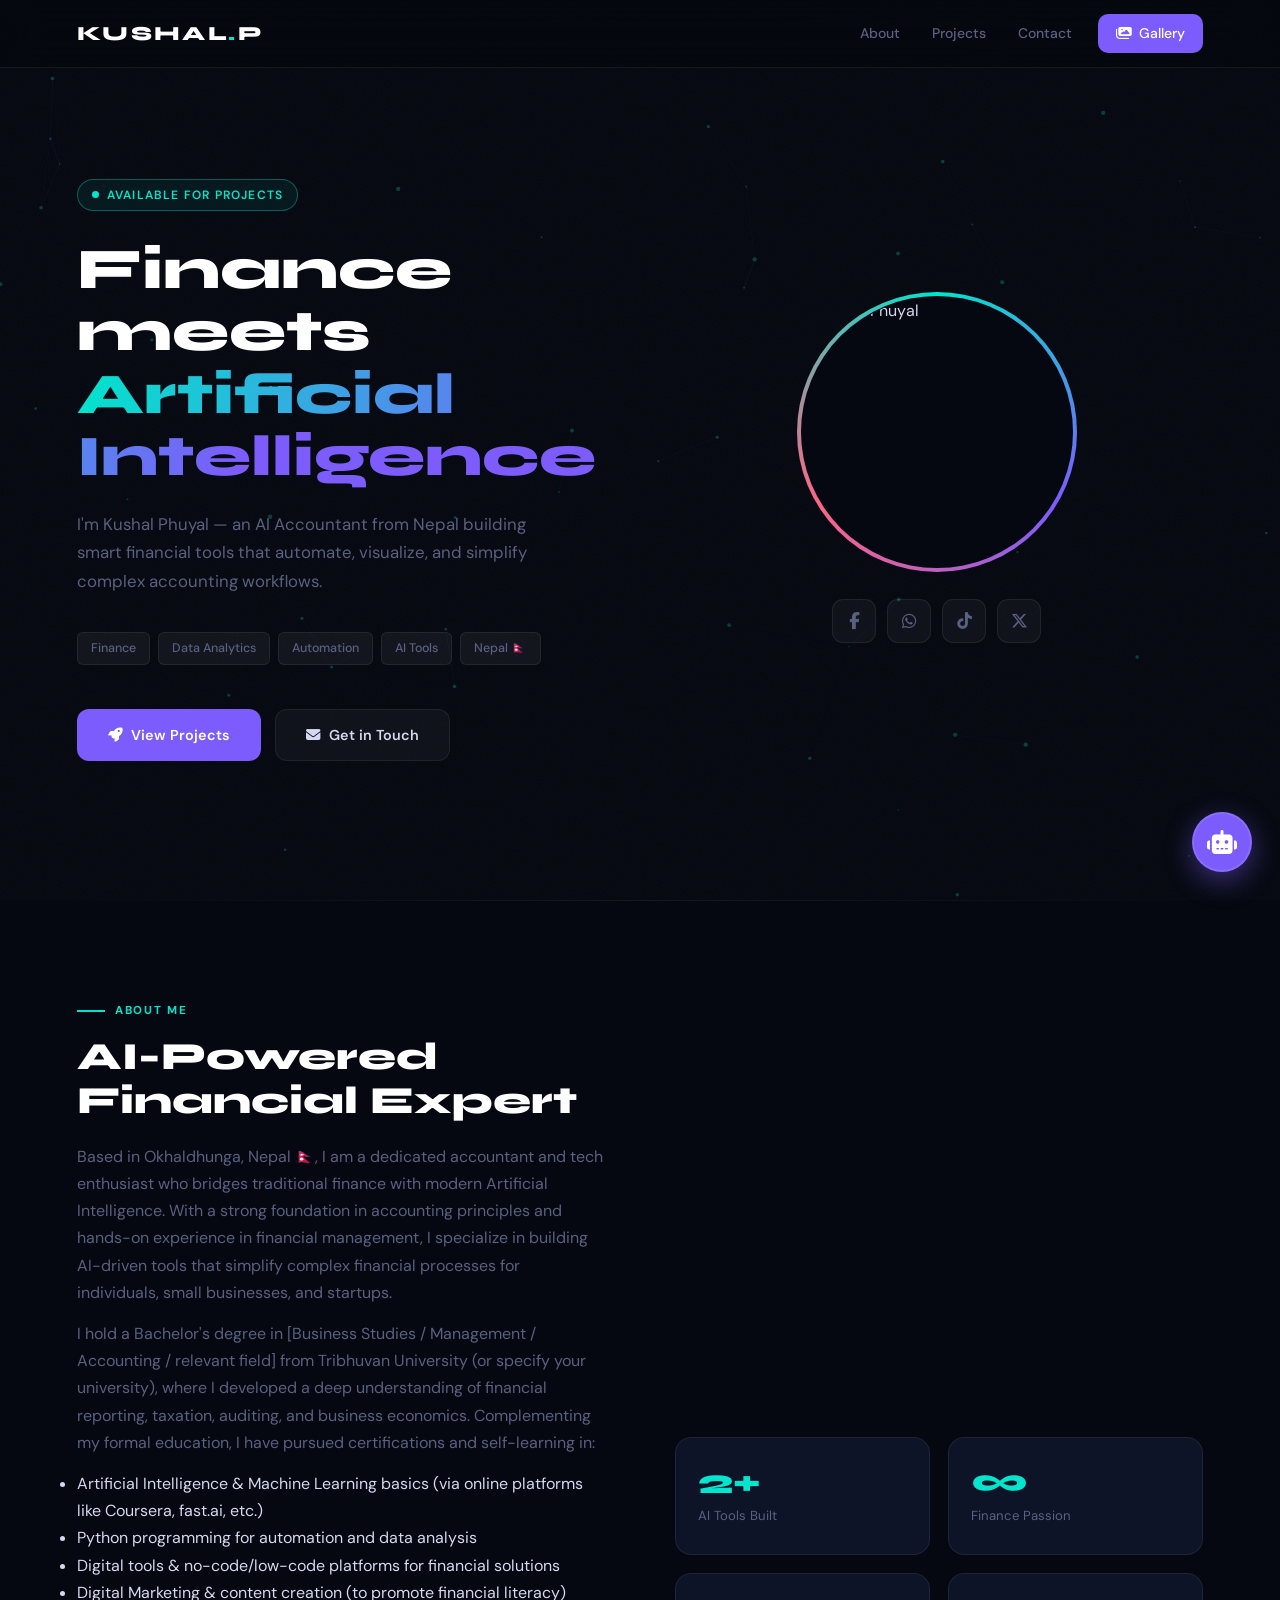
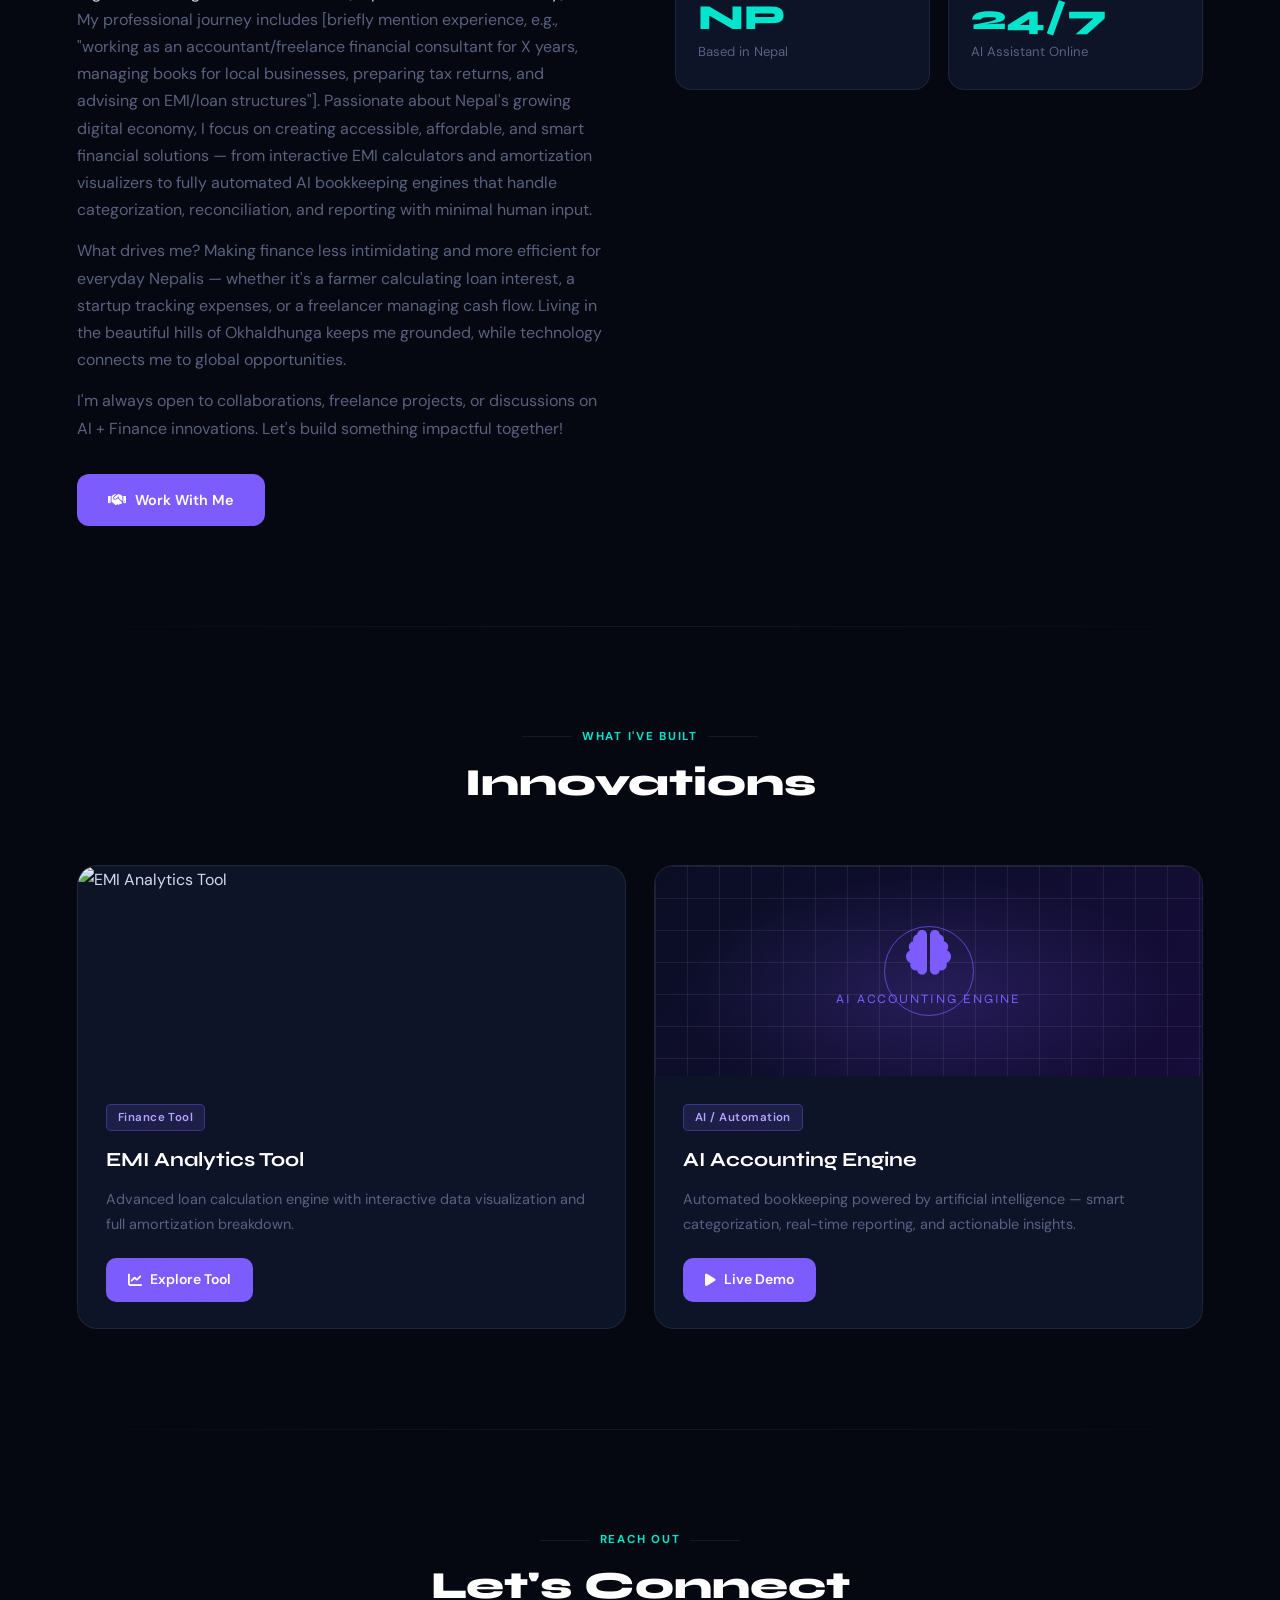
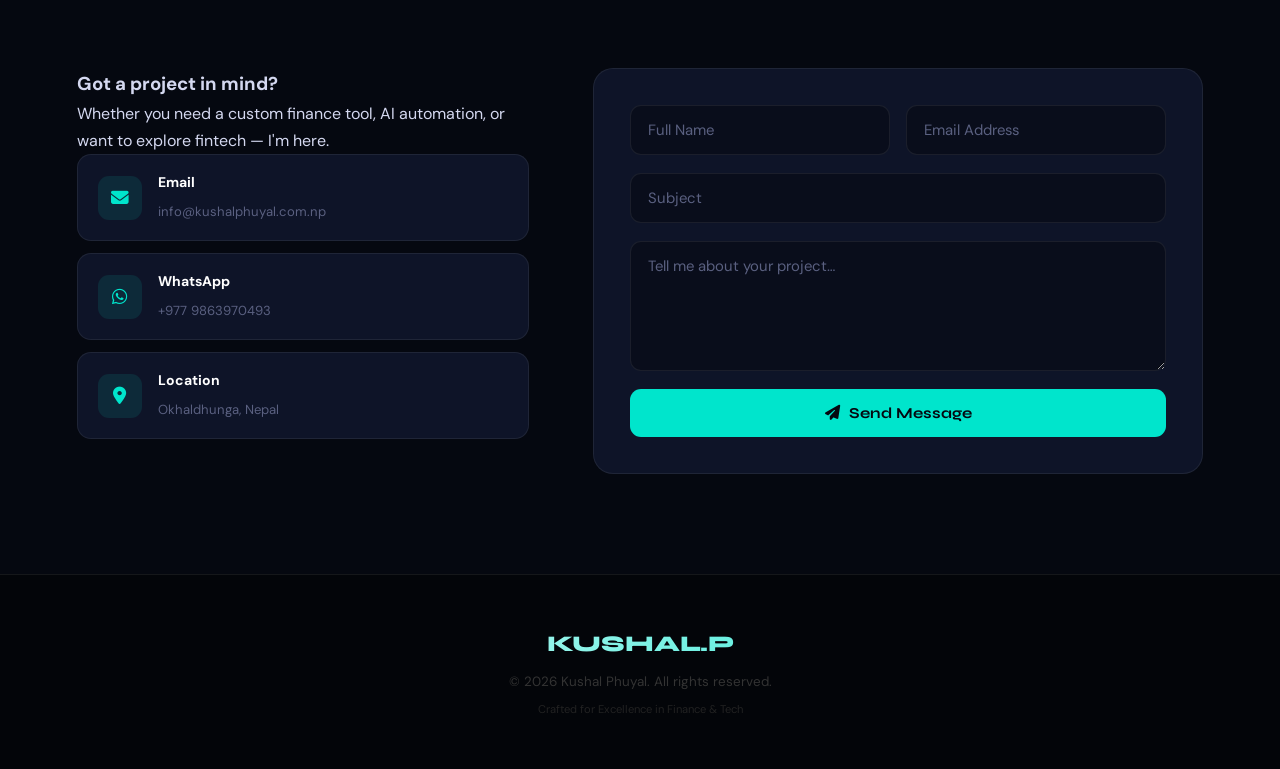
==== index.html @ 13ca8869 "Update index.html" ====
<!DOCTYPE html>
<html lang="en">
<head>
  <meta name="google-site-verification" content="WJWTJi0ERpNihBO441wbu4iw1s20_mTFMYSAICYW-OA" />
  <meta charset="UTF-8" />
  <meta name="viewport" content="width=device-width, initial-scale=1.0" />
  
  <link rel="canonical" href="https://kushalphuyal.com.np/" />
<meta name="keywords" content="Kushal Phuyal, AI Accountant, Finance Automation Nepal, Portfolio" />
<meta property="og:title" content="Kushal Phuyal | AI Accountant & Portfolio" />
<meta property="og:url" content="https://kushalphuyal.com.np/" />
<meta property="og:image" content="https://kushalphuyal.com.np/images/profile.png" />

  <title>Kushal Phuyal | AI Accountant & Portfolio</title>
  <meta name="description" content="Kushal Phuyal – AI Accountant from Okhaldhunga, Nepal. Building smart finance tools powered by AI." />
  <link href="https://fonts.googleapis.com/css2?family=Syne:wght@700;800&family=DM+Sans:ital,wght@0,300;0,400;0,500;1,300&display=swap" rel="stylesheet" />
  <link rel="stylesheet" href="https://cdnjs.cloudflare.com/ajax/libs/font-awesome/6.4.2/css/all.min.css" />
  <style>
    :root {
      --ink:#050810; --deep:#090d1f; --card:#0e1428;
      --line:rgba(255,255,255,0.07); --glass:rgba(255,255,255,0.04);
      --teal:#00e5cc; --violet:#7c5cfc; --rose:#ff6584;
      --text:#d4d8f0; --muted:#5a6080; --r:16px;
    }
    *,*::before,*::after{margin:0;padding:0;box-sizing:border-box;}
    html{scroll-behavior:smooth;}
    body{background:var(--ink);color:var(--text);font-family:'DM Sans',sans-serif;overflow-x:hidden;line-height:1.7;}
    #bg-canvas{position:fixed;inset:0;z-index:0;pointer-events:none;}
    .grain{position:fixed;inset:0;z-index:1;pointer-events:none;opacity:.035;
      background-image:url("data:image/svg+xml,%3Csvg xmlns='http://www.w3.org/2000/svg' width='300' height='300'%3E%3Cfilter id='n'%3E%3CfeTurbulence type='fractalNoise' baseFrequency='0.75' numOctaves='4' stitchTiles='stitch'/%3E%3C/filter%3E%3Crect width='300' height='300' filter='url(%23n)'/%3E%3C/svg%3E");}

    nav{position:fixed;top:0;left:0;right:0;z-index:900;display:flex;align-items:center;justify-content:space-between;padding:0 6%;height:68px;background:rgba(5,8,16,.8);backdrop-filter:blur(20px);border-bottom:1px solid var(--line);}
    .logo{font-family:'Syne',sans-serif;font-size:1.25rem;font-weight:800;letter-spacing:.12em;color:white;text-decoration:none;}
    .logo em{color:var(--teal);font-style:normal;}
    .nav-right{display:flex;align-items:center;gap:4px;}
    .nav-right a{color:var(--muted);text-decoration:none;padding:8px 14px;border-radius:8px;font-size:.875rem;font-weight:500;transition:color .25s,background .25s;}
    .nav-right a:hover{color:white;background:var(--glass);}
    .nav-gallery{display:flex!important;align-items:center;gap:7px;background:var(--violet)!important;color:white!important;padding:8px 18px!important;border-radius:10px!important;margin-left:8px;}
    .nav-gallery:hover{background:var(--teal)!important;color:var(--ink)!important;}

    .hamburger{display:none;font-size:1.6rem;color:white;cursor:pointer;padding:8px;}
    .mobile-menu{position:fixed;top:68px;left:0;right:0;background:var(--deep);display:none;flex-direction:column;padding:20px 6%;gap:12px;z-index:800;border-top:1px solid var(--line);}
    .mobile-menu a{color:var(--text);padding:12px 0;font-size:1.05rem;}

    .hero{min-height:100vh;display:grid;grid-template-columns:1fr 1fr;align-items:center;padding:100px 6% 60px;position:relative;z-index:2;gap:60px;}
    .reveal{opacity:0;transform:translateY(28px);transition:opacity .65s ease,transform .65s ease;}
    .reveal.on{opacity:1;transform:none;}
    .badge{display:inline-flex;align-items:center;gap:8px;border:1px solid rgba(0,229,204,.35);background:rgba(0,229,204,.07);color:var(--teal);padding:5px 14px;border-radius:50px;font-size:.75rem;font-weight:600;letter-spacing:.1em;text-transform:uppercase;margin-bottom:28px;}
    .badge-dot{width:7px;height:7px;border-radius:50%;background:var(--teal);animation:blink 2s infinite;}
    @keyframes blink{0%,100%{opacity:1}50%{opacity:.2}}
    .hero-title{font-family:'Syne',sans-serif;font-size:clamp(2.4rem,4.5vw,3.8rem);font-weight:800;line-height:1.08;color:white;margin-bottom:22px;}
    .hero-title .grad{background:linear-gradient(100deg,var(--teal) 0%,var(--violet) 60%);-webkit-background-clip:text;-webkit-text-fill-color:transparent;}
    .hero-sub{color:var(--muted);font-size:1.05rem;max-width:460px;margin-bottom:36px;}
    .chip-row{display:flex;flex-wrap:wrap;gap:8px;margin-bottom:44px;}
    .chip{padding:5px 13px;border-radius:6px;background:rgba(255,255,255,.05);border:1px solid var(--line);font-size:.78rem;color:var(--muted);font-weight:500;}
    .cta-row{display:flex;gap:14px;flex-wrap:wrap;}
    .btn{display:inline-flex;align-items:center;gap:9px;padding:13px 30px;border-radius:12px;font-weight:600;font-size:.9rem;text-decoration:none;transition:all .28s;}
    .btn-fill{background:var(--violet);color:white;border:1px solid transparent;}
    .btn-fill:hover{background:var(--teal);color:var(--ink);transform:translateY(-3px);box-shadow:0 8px 28px rgba(0,229,204,.28);}
    .btn-ghost{border:1px solid var(--line);color:var(--text);background:var(--glass);}
    .btn-ghost:hover{border-color:var(--teal);color:var(--teal);transform:translateY(-3px);}
    .hero-right{display:flex;flex-direction:column;align-items:center;gap:32px;}
    .profile-wrap{position:relative;width:270px;height:270px;}
    .profile-wrap::before{content:'';position:absolute;inset:-5px;border-radius:50%;background:conic-gradient(var(--teal),var(--violet),var(--rose),var(--teal));animation:spin 7s linear infinite;}
    .profile-wrap::after{content:'';position:absolute;inset:-1px;border-radius:50%;background:var(--ink);}
    @keyframes spin{to{transform:rotate(360deg);}}
    .profile-wrap img{position:relative;z-index:1;width:100%;height:100%;border-radius:50%;object-fit:cover;display:block;}
    .socials{display:flex;gap:11px;}
    .socials a{width:44px;height:44px;border-radius:11px;display:flex;align-items:center;justify-content:center;border:1px solid var(--line);background:var(--glass);color:var(--muted);font-size:1.05rem;text-decoration:none;transition:all .25s;}
    .socials a:hover{background:var(--violet);color:white;border-color:var(--violet);transform:translateY(-4px);}

    .hr{width:100%;height:1px;background:linear-gradient(to right,transparent,var(--line),transparent);position:relative;z-index:2;}

    #about{padding:100px 6%;display:grid;grid-template-columns:1fr 1fr;gap:70px;align-items:center;position:relative;z-index:2;}
    .eyebrow{font-size:.72rem;font-weight:700;letter-spacing:.15em;text-transform:uppercase;color:var(--teal);display:flex;align-items:center;gap:10px;margin-bottom:14px;}
    .eyebrow::before{content:'';width:28px;height:2px;background:var(--teal);}
    .section-h{font-family:'Syne',sans-serif;font-size:clamp(1.9rem,3vw,2.6rem);font-weight:800;color:white;line-height:1.15;margin-bottom:20px;}
    .about-p{color:var(--muted);margin-bottom:14px;}
    .stat-grid{display:grid;grid-template-columns:1fr 1fr;gap:18px;}
    .stat-box{background:var(--card);border:1px solid var(--line);border-radius:var(--r);padding:26px 22px;transition:border-color .3s,transform .3s;}
    .stat-box:hover{border-color:var(--teal);transform:translateY(-5px);}
    .stat-num{font-family:'Syne',sans-serif;font-size:2.2rem;font-weight:800;color:var(--teal);line-height:1;margin-bottom:6px;}
    .stat-lbl{font-size:.82rem;color:var(--muted);}

    #projects{padding:100px 6%;position:relative;z-index:2;}
    .sec-center{text-align:center;margin-bottom:60px;}
    .sec-center .eyebrow{justify-content:center;}
    .sec-center .eyebrow::before,.sec-center .eyebrow::after{content:'';flex:1;max-width:50px;height:1px;background:var(--line);}
    .proj-grid{display:grid;grid-template-columns:repeat(auto-fit,minmax(320px,1fr));gap:28px;}
    .proj-card{background:var(--card);border:1px solid var(--line);border-radius:20px;overflow:hidden;transition:transform .35s,border-color .35s,box-shadow .35s;}
    .proj-card:hover{transform:translateY(-10px);border-color:rgba(0,229,204,.4);box-shadow:0 24px 64px rgba(0,229,204,.07);}
    .proj-thumb{width:100%;height:210px;overflow:hidden;}
    .proj-thumb img{width:100%;height:100%;object-fit:cover;transition:transform .45s;display:block;}
    .proj-card:hover .proj-thumb img{transform:scale(1.06);}
    .proj-thumb-ai{width:100%;height:210px;background:linear-gradient(135deg,#0a0e24,#160d3a);display:flex;flex-direction:column;align-items:center;justify-content:center;gap:14px;position:relative;overflow:hidden;}
    .proj-thumb-ai::before{content:'';position:absolute;inset:0;background:radial-gradient(ellipse at 50% 60%,rgba(124,92,252,.2) 0%,transparent 65%);}
    .proj-thumb-ai::after{content:'';position:absolute;inset:0;background-image:linear-gradient(var(--line) 1px,transparent 1px),linear-gradient(90deg,var(--line) 1px,transparent 1px);background-size:32px 32px;animation:gridmove 8s linear infinite;}
    @keyframes gridmove{to{background-position:0 32px;}}
    .ai-icon{font-size:2.8rem;color:var(--violet);position:relative;z-index:1;}
    .ai-label{font-family:'Syne',sans-serif;font-size:.8rem;letter-spacing:.15em;color:var(--violet);text-transform:uppercase;position:relative;z-index:1;}
    .ai-pulse{position:absolute;width:90px;height:90px;border-radius:50%;border:1px solid rgba(124,92,252,.4);animation:aipulse 2.5s ease-out infinite;z-index:1;}
    .ai-pulse:nth-child(2){animation-delay:1.2s;}
    @keyframes aipulse{0%{transform:scale(.8);opacity:.9}100%{transform:scale(2.2);opacity:0}}
    .proj-body{padding:26px 28px;}
    .proj-tag{display:inline-block;padding:3px 11px;background:rgba(124,92,252,.15);border:1px solid rgba(124,92,252,.35);border-radius:5px;font-size:.72rem;color:#b5a4ff;font-weight:600;margin-bottom:12px;letter-spacing:.04em;}
    .proj-body h3{font-family:'Syne',sans-serif;font-weight:700;font-size:1.25rem;color:white;margin-bottom:10px;}
    .proj-body p{color:var(--muted);font-size:.9rem;margin-bottom:22px;}
    .btn-proj{display:inline-flex;align-items:center;gap:8px;padding:10px 22px;background:var(--violet);color:white;border-radius:10px;font-weight:600;font-size:.875rem;text-decoration:none;transition:all .28s;}
    .btn-proj:hover{background:var(--teal);color:var(--ink);transform:translateX(4px);}

    #contact{padding:100px 6%;position:relative;z-index:2;}
    .contact-wrap{display:grid;grid-template-columns:1fr 1.35fr;gap:64px;align-items:start;}
    .contact-left h3{font-family:'Syne',sans-serif;font-size:1.9rem;font-weight:800;color:white;margin-bottom:14px;}
    .contact-left>p{color:var(--muted);margin-bottom:38px;max-width:340px;}
    .ci{display:flex;align-items:center;gap:16px;padding:16px 20px;background:var(--card);border:1px solid var(--line);border-radius:14px;margin-bottom:12px;text-decoration:none;transition:border-color .25s,transform .25s;}
    .ci:hover{border-color:var(--teal);transform:translateX(6px);}
    .ci-icon{width:44px;height:44px;border-radius:11px;flex-shrink:0;background:rgba(0,229,204,.1);color:var(--teal);display:flex;align-items:center;justify-content:center;font-size:1.1rem;}
    .ci-text strong{display:block;color:white;font-size:.875rem;margin-bottom:2px;}
    .ci-text span{color:var(--muted);font-size:.82rem;}
    form.cform{background:var(--card);border:1px solid var(--line);border-radius:20px;padding:36px;display:flex;flex-direction:column;gap:18px;}
    .form-row{display:grid;grid-template-columns:1fr 1fr;gap:16px;}
    .cform input,.cform textarea{width:100%;padding:14px 17px;background:rgba(0,0,0,.3);border:1px solid var(--line);border-radius:11px;color:white;outline:none;font-family:'DM Sans',sans-serif;font-size:.93rem;transition:border-color .25s;}
    .cform input::placeholder,.cform textarea::placeholder{color:var(--muted);}
    .cform input:focus,.cform textarea:focus{border-color:var(--teal);}
    .cform textarea{resize:vertical;min-height:130px;}
    .cform button{padding:15px;background:var(--teal);color:var(--ink);border:none;border-radius:11px;font-weight:700;font-family:'Syne',sans-serif;font-size:.95rem;cursor:pointer;transition:all .28s;display:flex;align-items:center;justify-content:center;gap:9px;}
    .cform button:hover{transform:translateY(-3px);box-shadow:0 10px 30px rgba(0,229,204,.3);}

    #chat-toggle{position:fixed;right:28px;bottom:28px;z-index:2000;width:60px;height:60px;border-radius:50%;background:var(--violet);color:white;display:flex;align-items:center;justify-content:center;font-size:24px;cursor:pointer;box-shadow:0 8px 28px rgba(124,92,252,.45);border:2px solid rgba(255,255,255,.1);transition:transform .28s,background .28s;}
    #chat-toggle:hover{transform:scale(1.12) rotate(12deg);background:var(--teal);color:var(--ink);}
    #chatbox{position:fixed;right:28px;bottom:104px;z-index:2000;width:355px;height:480px;background:#0b0f26;border-radius:22px;display:none;flex-direction:column;border:1px solid rgba(255,255,255,.1);box-shadow:0 28px 80px rgba(0,0,0,.7);overflow:hidden;}
    .chat-head{padding:18px 20px;background:linear-gradient(135deg,var(--violet),#6040d4);display:flex;align-items:center;justify-content:space-between;}
    .chat-head-l{display:flex;align-items:center;gap:12px;}
    .chat-av{width:38px;height:38px;border-radius:50%;background:rgba(255,255,255,.18);display:flex;align-items:center;justify-content:center;font-size:1.1rem;color:white;}
    .chat-name{color:white;font-weight:600;font-size:.9rem;}
    .chat-status{color:rgba(255,255,255,.65);font-size:.72rem;display:flex;align-items:center;gap:5px;}
    .s-dot{width:7px;height:7px;border-radius:50%;background:#55efc4;animation:blink 2s infinite;}
    .chat-x{color:rgba(255,255,255,.65);cursor:pointer;transition:color .2s;}
    .chat-x:hover{color:white;}
    #messages{flex:1;padding:16px;overflow-y:auto;display:flex;flex-direction:column;gap:10px;}
    #messages::-webkit-scrollbar{width:3px;}
    #messages::-webkit-scrollbar-thumb{background:rgba(255,255,255,.1);}
    .msg{padding:10px 15px;border-radius:16px;font-size:.86rem;max-width:86%;line-height:1.45;}
    .user-msg{background:var(--violet);align-self:flex-end;border-bottom-right-radius:3px;}
    .bot-msg{background:rgba(255,255,255,.07);border:1px solid var(--line);align-self:flex-start;border-bottom-left-radius:3px;}
    .chat-inp{display:flex;gap:9px;padding:13px 15px;background:rgba(0,0,0,.3);border-top:1px solid var(--line);align-items:center;}
    #cinput{flex:1;background:rgba(255,255,255,.06);border:1px solid var(--line);border-radius:20px;color:white;padding:9px 14px;outline:none;font-family:'DM Sans',sans-serif;font-size:.85rem;transition:border-color .25s;}
    #cinput:focus{border-color:var(--teal);}
    #csend{width:38px;height:38px;border-radius:50%;border:none;flex-shrink:0;background:var(--teal);color:var(--ink);display:flex;align-items:center;justify-content:center;cursor:pointer;font-size:.95rem;transition:transform .25s,box-shadow .25s;}
    #csend:hover{transform:scale(1.12);box-shadow:0 0 16px rgba(0,229,204,.5);}

    footer{text-align:center;padding:50px 20px;background:#030509;border-top:1px solid var(--line);position:relative;z-index:2;}
    .foot-logo{font-family:'Syne',sans-serif;font-size:1.4rem;font-weight:800;background:linear-gradient(to right,white,var(--teal));-webkit-background-clip:text;-webkit-text-fill-color:transparent;margin-bottom:8px;}
    footer p{color:#333;font-size:.84rem;}
    footer small{color:#222;font-size:.7rem;margin-top:6px;display:block;}

    @media(max-width:900px){
      .hamburger{display:block;}
      .nav-right{display:none;}
      .hero{grid-template-columns:1fr;text-align:center;padding-top:100px;}
      .hero-right{order:-1;}
      .hero-sub,.chip-row,.cta-row,.socials{justify-content:center;}
      .profile-wrap{width:200px;height:200px;}
      #about{grid-template-columns:1fr;}
      .contact-wrap{grid-template-columns:1fr;}
      .form-row{grid-template-columns:1fr;}
      nav{padding:0 5%;}
      #chatbox{width:calc(100vw - 24px);right:12px;}
    }
    @media(max-width:480px){
      .hero-title{font-size:2.1rem;}
    }
  </style>
</head>
<body>
<canvas id="bg-canvas"></canvas>
<div class="grain"></div>

<nav>
  <a href="#" class="logo">KUSHAL<em>.</em>P</a>
  <div class="nav-right">
    <a href="#about">About</a>
    <a href="#projects">Projects</a>
    <a href="#contact">Contact</a>
    <a href="photocollection.html" class="nav-gallery"><i class="fas fa-images"></i> Gallery</a>
  </div>
  <div class="hamburger" id="hamburger"><i class="fas fa-bars"></i></div>
</nav>

<div class="mobile-menu" id="mobile-menu">
  <a href="#about">About</a>
  <a href="#projects">Projects</a>
  <a href="#contact">Contact</a>
  <a href="photocollection.html">Gallery</a>
</div>

<section class="hero">
  <div class="hero-left">
    <div class="badge reveal"><span class="badge-dot"></span> Available for Projects</div>
    <h1 class="hero-title reveal" style="transition-delay:.1s">
      Finance meets<br><span class="grad">Artificial Intelligence</span>
    </h1>
    <p class="hero-sub reveal" style="transition-delay:.2s">
      I'm Kushal Phuyal — an AI Accountant from Nepal building smart financial tools that automate, visualize, and simplify complex accounting workflows.
    </p>
    <div class="chip-row reveal" style="transition-delay:.28s">
      <span class="chip">Finance</span><span class="chip">Data Analytics</span>
      <span class="chip">Automation</span><span class="chip">AI Tools</span><span class="chip">Nepal 🇳🇵</span>
    </div>
    <div class="cta-row reveal" style="transition-delay:.36s">
      <a href="#projects" class="btn btn-fill"><i class="fas fa-rocket"></i> View Projects</a>
      <a href="#contact" class="btn btn-ghost"><i class="fas fa-envelope"></i> Get in Touch</a>
    </div>
  </div>
  <div class="hero-right">
    <div class="profile-wrap reveal" style="transition-delay:.15s">
      <img src="images/profile.png" alt="Kushal Phuyal" />
    </div>
    <div class="socials reveal" style="transition-delay:.45s">
      <a href="https://facebook.com/kushalphuyal01" target="_blank"><i class="fab fa-facebook-f"></i></a>
      <a href="https://wa.me/9779863970493" target="_blank"><i class="fab fa-whatsapp"></i></a>
      <a href="https://tiktok.com/@kushalphuyal01" target="_blank"><i class="fab fa-tiktok"></i></a>
      <a href="https://x.com/kushalphuyal01" target="_blank"><i class="fab fa-x-twitter"></i></a>
    </div>
  </div>
</section>

<div class="hr"></div>

<section id="about">
  <div class="reveal">

    <div class="eyebrow">About Me</div>
<h2 class="section-h">AI-Powered<br>Financial Expert</h2>

<p class="about-p">
  Based in Okhaldhunga, Nepal 🇳🇵, I am a dedicated accountant and tech enthusiast who bridges traditional finance with modern Artificial Intelligence. With a strong foundation in accounting principles and hands-on experience in financial management, I specialize in building AI-driven tools that simplify complex financial processes for individuals, small businesses, and startups.
</p>

<p class="about-p">
  I hold a Bachelor's degree in [Business Studies / Management / Accounting / relevant field] from Tribhuvan University (or specify your university), where I developed a deep understanding of financial reporting, taxation, auditing, and business economics. Complementing my formal education, I have pursued certifications and self-learning in:
</p>

<ul class="about-list">
  <li>Artificial Intelligence & Machine Learning basics (via online platforms like Coursera, fast.ai, etc.)</li>
  <li>Python programming for automation and data analysis</li>
  <li>Digital tools & no-code/low-code platforms for financial solutions</li>
  <li>Digital Marketing & content creation (to promote financial literacy)</li>
</ul>

<p class="about-p">
  My professional journey includes [briefly mention experience, e.g., "working as an accountant/freelance financial consultant for X years, managing books for local businesses, preparing tax returns, and advising on EMI/loan structures"]. Passionate about Nepal's growing digital economy, I focus on creating accessible, affordable, and smart financial solutions — from interactive EMI calculators and amortization visualizers to fully automated AI bookkeeping engines that handle categorization, reconciliation, and reporting with minimal human input.
</p>

<p class="about-p">
  What drives me? Making finance less intimidating and more efficient for everyday Nepalis — whether it's a farmer calculating loan interest, a startup tracking expenses, or a freelancer managing cash flow. Living in the beautiful hills of Okhaldhunga keeps me grounded, while technology connects me to global opportunities.
</p>

<p class="about-p">
  I'm always open to collaborations, freelance projects, or discussions on AI + Finance innovations. Let's build something impactful together!
</p>

    
    <a href="#contact" class="btn btn-fill" style="margin-top:18px;display:inline-flex;"><i class="fas fa-handshake"></i> Work With Me</a>
  </div>
  <div class="stat-grid reveal" style="transition-delay:.15s">
    <div class="stat-box"><div class="stat-num">2+</div><div class="stat-lbl">AI Tools Built</div></div>
    <div class="stat-box"><div class="stat-num">∞</div><div class="stat-lbl">Finance Passion</div></div>
    <div class="stat-box"><div class="stat-num">NP</div><div class="stat-lbl">Based in Nepal</div></div>
    <div class="stat-box"><div class="stat-num">24/7</div><div class="stat-lbl">AI Assistant Online</div></div>
  </div>
</section>

<div class="hr"></div>

<section id="projects">
  <div class="sec-center reveal">
    <div class="eyebrow">What I've Built</div>
    <h2 class="section-h" style="text-align:center">Innovations</h2>
  </div>
  <div class="proj-grid">
    <div class="proj-card reveal">
      <div class="proj-thumb">
        <img src="images/emi-calculator.png" alt="EMI Analytics Tool" />
      </div>
      <div class="proj-body">
        <span class="proj-tag">Finance Tool</span>
        <h3>EMI Analytics Tool</h3>
        <p>Advanced loan calculation engine with interactive data visualization and full amortization breakdown.</p>
        <a href="emi-code.html" class="btn-proj"><i class="fas fa-chart-line"></i> Explore Tool</a>
      </div>
    </div>
    <div class="proj-card reveal" style="transition-delay:.1s">
      <div class="proj-thumb-ai">
        <div class="ai-pulse"></div><div class="ai-pulse"></div>
        <i class="fas fa-brain ai-icon"></i>
        <span class="ai-label">AI Accounting Engine</span>
      </div>
      <div class="proj-body">
        <span class="proj-tag">AI / Automation</span>
        <h3>AI Accounting Engine</h3>
        <p>Automated bookkeeping powered by artificial intelligence — smart categorization, real-time reporting, and actionable insights.</p>
        <a href="ai.html" class="btn-proj"><i class="fas fa-play"></i> Live Demo</a>
      </div>
    </div>
  </div>
</section>

<div class="hr"></div>

<section id="contact">
  <div class="sec-center reveal">
    <div class="eyebrow">Reach Out</div>
    <h2 class="section-h" style="text-align:center">Let's Connect</h2>
  </div>
  <div class="contact-wrap">
    <div class="reveal">
      <h3>Got a project in mind?</h3>
      <p>Whether you need a custom finance tool, AI automation, or want to explore fintech — I'm here.</p>
      <a href="mailto:info@kushalphuyal.com.np" class="ci">
        <div class="ci-icon"><i class="fas fa-envelope"></i></div>
        <div class="ci-text"><strong>Email</strong><span>info@kushalphuyal.com.np</span></div>
      </a>
      <a href="https://wa.me/9779863970493" target="_blank" class="ci">
        <div class="ci-icon"><i class="fab fa-whatsapp"></i></div>
        <div class="ci-text"><strong>WhatsApp</strong><span>+977 9863970493</span></div>
      </a>
      <div class="ci" style="cursor:default">
        <div class="ci-icon"><i class="fas fa-map-marker-alt"></i></div>
        <div class="ci-text"><strong>Location</strong><span>Okhaldhunga, Nepal</span></div>
      </div>
    </div>
    <form class="cform reveal" style="transition-delay:.15s" action="https://formspree.io/f/xrekpekg" method="POST">
      <div class="form-row">
        <input type="text" name="name" placeholder="Full Name" required />
        <input type="email" name="email" placeholder="Email Address" required />
      </div>
      <input type="text" name="subject" placeholder="Subject" />
      <textarea name="message" rows="5" placeholder="Tell me about your project…" required></textarea>
      <button type="submit"><i class="fas fa-paper-plane"></i> Send Message</button>
    </form>
  </div>
</section>

<div id="chat-toggle"><i class="fas fa-robot"></i></div>
<div id="chatbox">
  <div class="chat-head">
    <div class="chat-head-l">
      <div class="chat-av"><i class="fas fa-robot"></i></div>
      <div>
        <div class="chat-name">Kushal's AI Assistant</div>
        <div class="chat-status"><span class="s-dot"></span> Online now</div>
      </div>
    </div>
    <i class="fas fa-times chat-x" id="chat-x"></i>
  </div>
  <div id="messages">
    <div class="msg bot-msg">Namaste! 🙏 I'm Kushal's AI assistant. Ask me about his finance tools, accounting services, or anything else!</div>
  </div>
  <div class="chat-inp">
    <input id="cinput" placeholder="Type a message…" autocomplete="off" />
    <button id="csend"><i class="fas fa-paper-plane"></i></button>
  </div>
</div>

<footer>
  <div class="foot-logo">KUSHAL.P</div>
  <p>&copy; 2026 Kushal Phuyal. All rights reserved.</p>
  <small>Crafted for Excellence in Finance & Tech</small>
</footer>

<script>
// Particle background (original)
(function(){
  const c = document.getElementById('bg-canvas'), ctx = c.getContext('2d');
  let W, H, pts;
  function resize(){ W = c.width = window.innerWidth; H = c.height = window.innerHeight; }
  function mkPts(){ pts = Array.from({length:55}, () => ({x:Math.random()*W, y:Math.random()*H, vx:(Math.random()-.5)*.35, vy:(Math.random()-.5)*.35, r:Math.random()*1.8+.5})); }
  function draw(){
    ctx.clearRect(0,0,W,H);
    for(let i=0;i<pts.length;i++) for(let j=i+1;j<pts.length;j++){
      const dx=pts[i].x-pts[j].x, dy=pts[i].y-pts[j].y, d=Math.hypot(dx,dy);
      if(d<140){ ctx.strokeStyle=`rgba(124,92,252,${(1-d/140)*.12})`; ctx.lineWidth=.8; ctx.beginPath(); ctx.moveTo(pts[i].x,pts[i].y); ctx.lineTo(pts[j].x,pts[j].y); ctx.stroke(); }
    }
    pts.forEach(p=>{ ctx.fillStyle='rgba(0,229,204,0.25)'; ctx.beginPath(); ctx.arc(p.x,p.y,p.r,0,Math.PI*2); ctx.fill(); p.x+=p.vx; p.y+=p.vy; if(p.x<0||p.x>W)p.vx*=-1; if(p.y<0||p.y>H)p.vy*=-1; });
    requestAnimationFrame(draw);
  }
  resize(); mkPts(); draw();
  window.addEventListener('resize',()=>{resize();mkPts();});
})();

// Scroll reveal
const io = new IntersectionObserver(e => e.forEach(x => { if(x.isIntersecting) x.target.classList.add('on'); }), {threshold:.12});
document.querySelectorAll('.reveal').forEach(el => io.observe(el));

// Hamburger
const ham = document.getElementById('hamburger');
const mobMenu = document.getElementById('mobile-menu');
ham.onclick = () => { mobMenu.style.display = mobMenu.style.display === 'flex' ? 'none' : 'flex'; };

// Chatbot
const toggle = document.getElementById('chat-toggle'), xbtn = document.getElementById('chat-x'),
      box = document.getElementById('chatbox'), cinput = document.getElementById('cinput'),
      csend = document.getElementById('csend'), msgs = document.getElementById('messages');

toggle.onclick = () => { box.style.display = box.style.display === 'flex' ? 'none' : 'flex'; if(box.style.display === 'flex') cinput.focus(); };
xbtn.onclick = () => { box.style.display = 'none'; };

async function sendMsg(){
  const text = cinput.value.trim(); if(!text) return;
  cinput.value = '';
  msgs.innerHTML += `<div class="msg user-msg">${text}</div>`;
  msgs.scrollTop = msgs.scrollHeight;

  const tid = 't' + Date.now();
  msgs.innerHTML += `<div class="msg bot-msg" id="${tid}">Kushal AI सोच्दै छ... <i class="fas fa-circle-notch fa-spin"></i></div>`;
  msgs.scrollTop = msgs.scrollHeight;

  try {
    const res = await fetch('https://morning-bush-8bd5.kushalphuyal.workers.dev/', {
      method: 'POST',
      headers: {'Content-Type': 'application/json'},
      body: JSON.stringify({message: text})
    });

    if(!res.ok) throw new Error('Server error');
    const reply = await res.text();
    document.getElementById(tid).innerHTML = reply.trim() || 'केही जवाफ आएन 😔';
  } catch(e) {
    document.getElementById(tid).innerHTML = 'कनेक्ट हुन सकेन । फेरि प्रयास गर्नुहोस् ।';
  }
  msgs.scrollTop = msgs.scrollHeight;
}

csend.onclick = sendMsg;
cinput.addEventListener('keypress', e => { if(e.key === 'Enter') sendMsg(); });
</script>
</body>
</html>
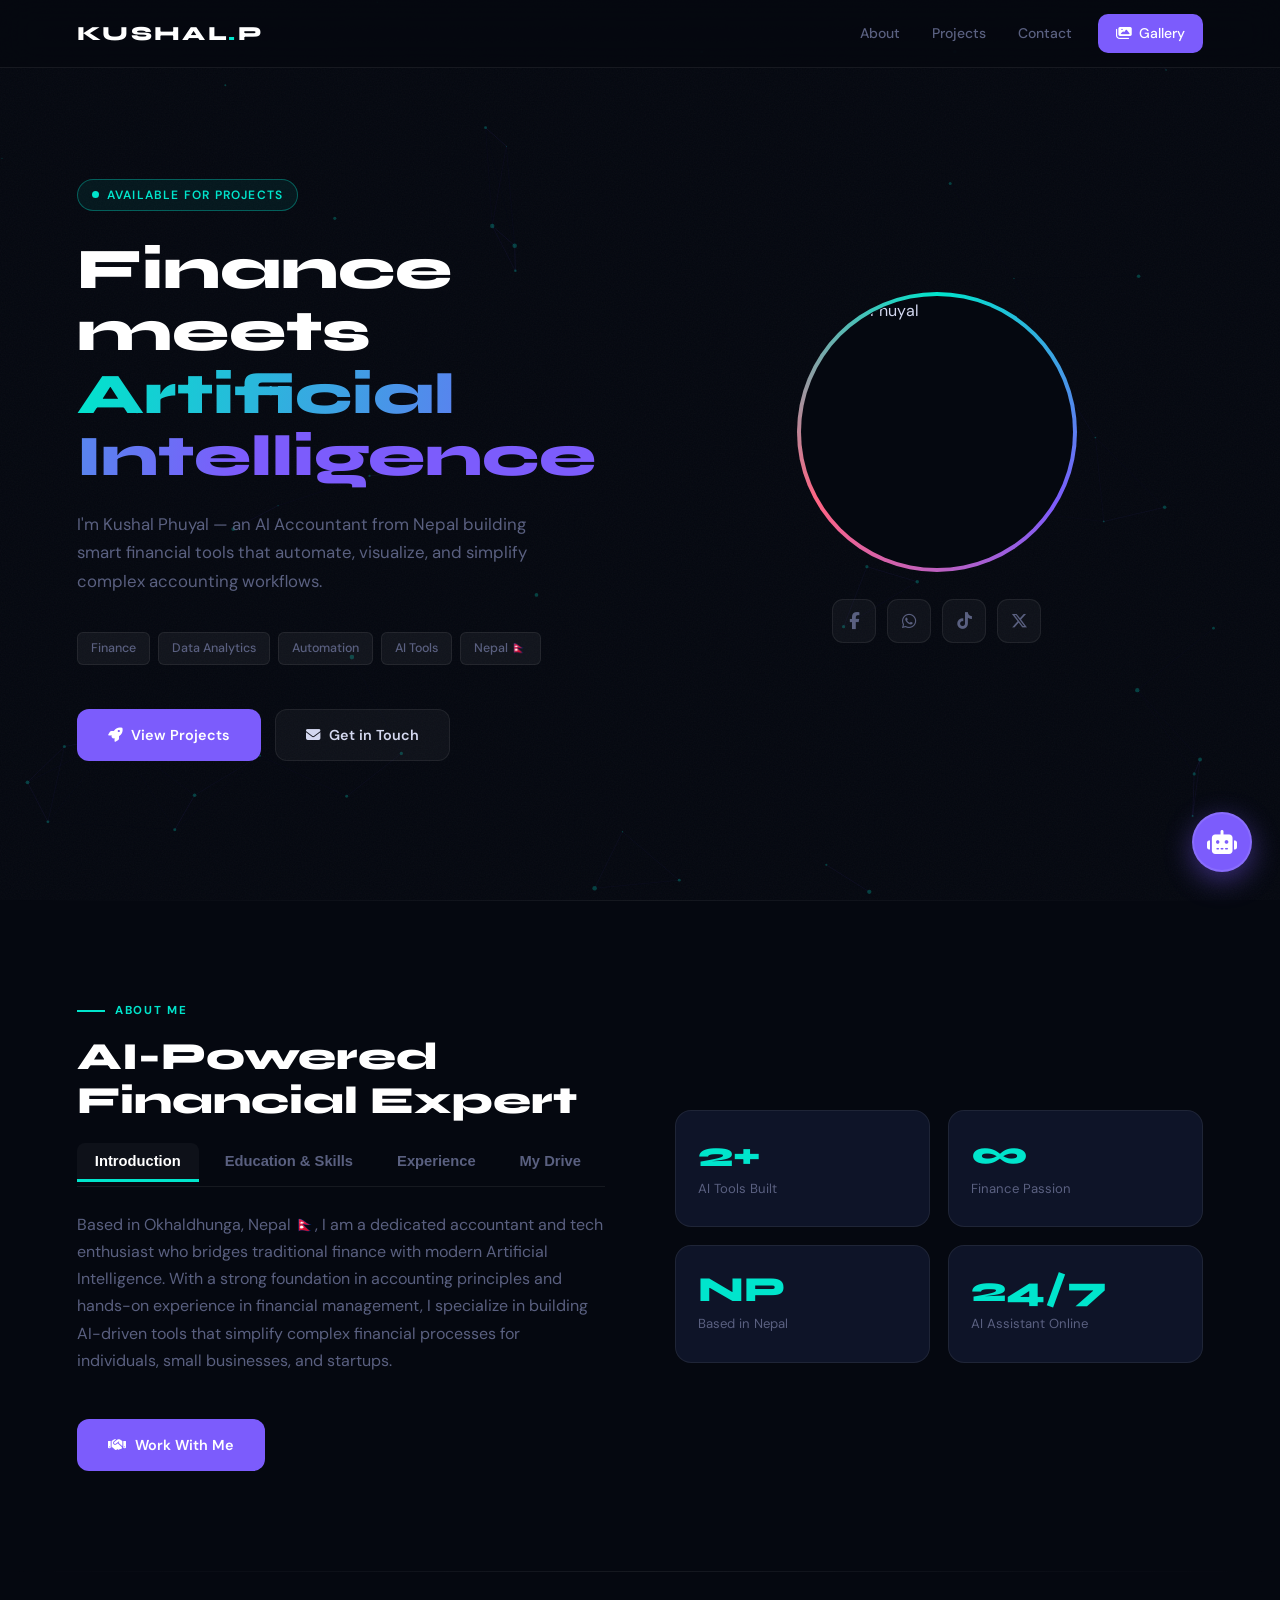
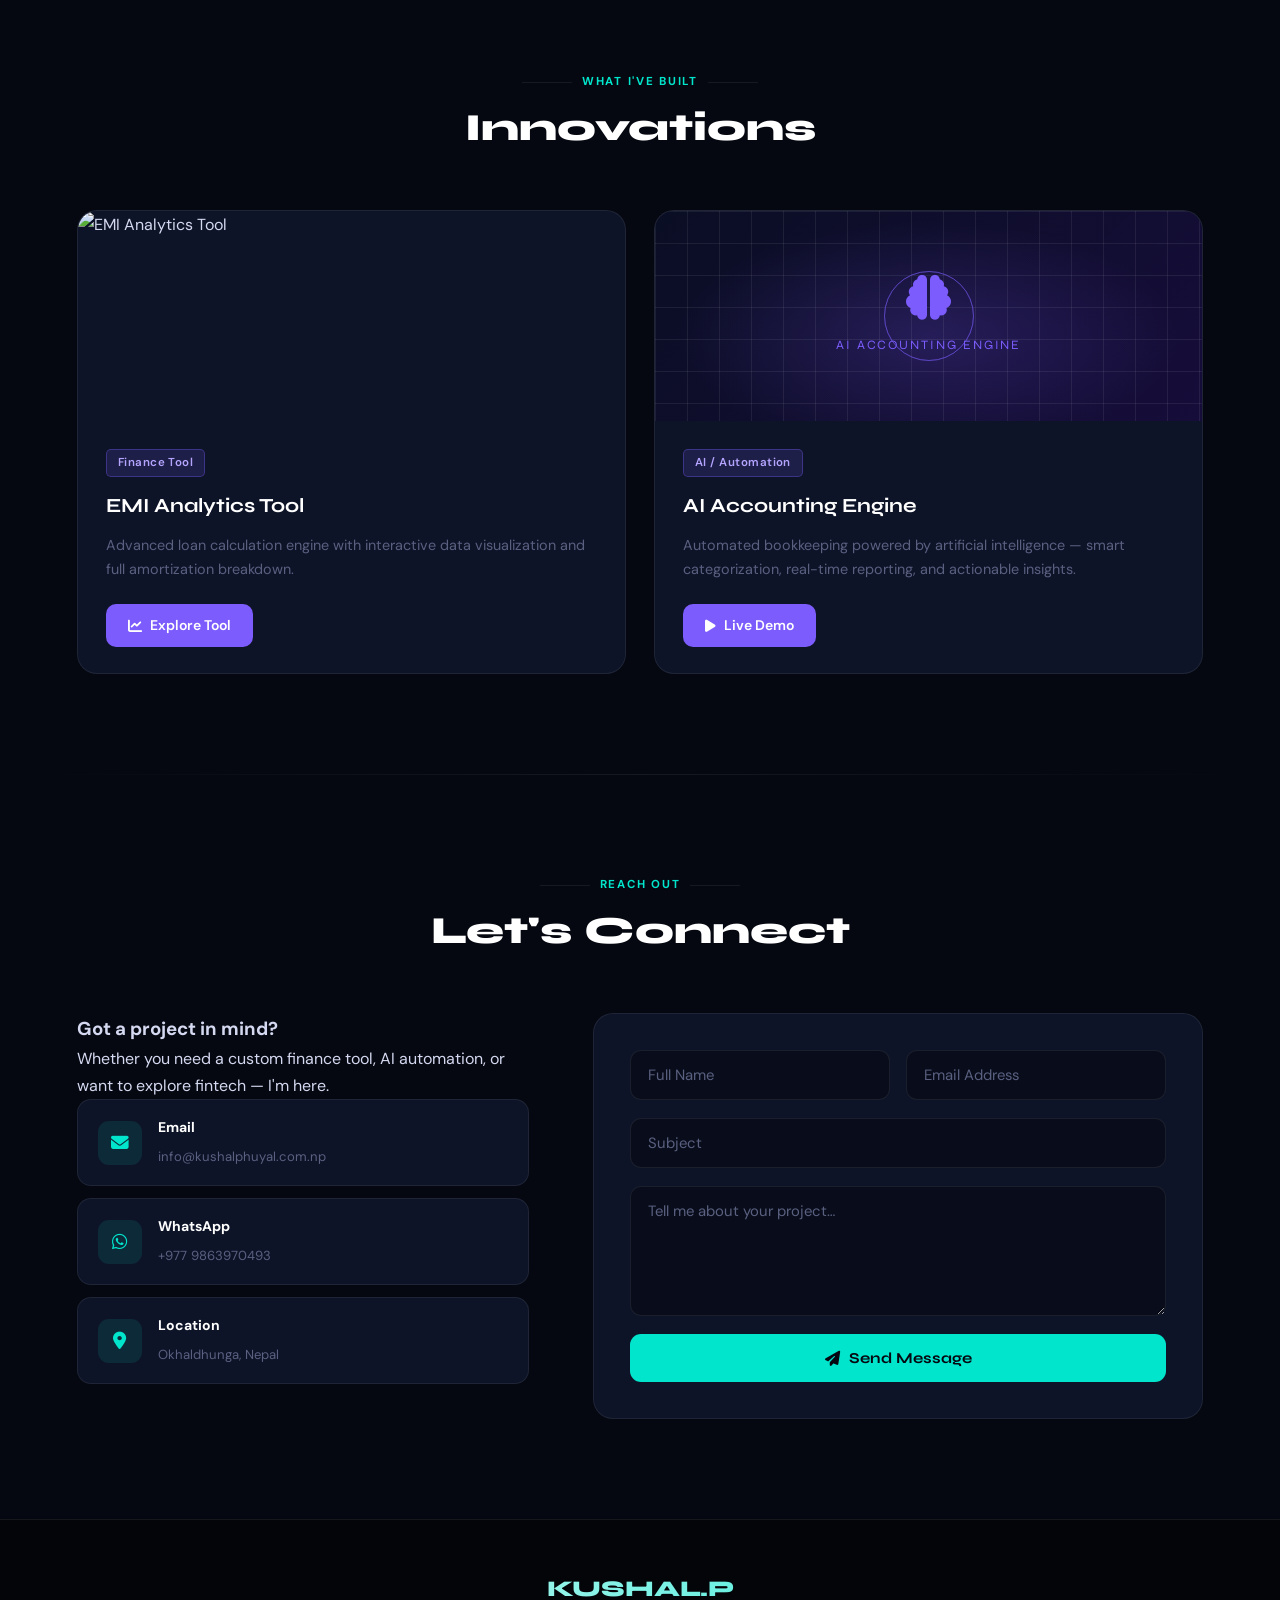
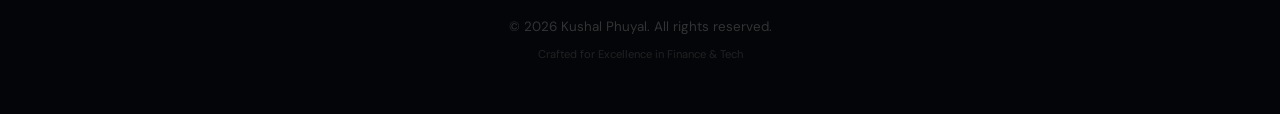
==== commit 7ba28784: "Update index.html" ====
--- a/index.html
+++ b/index.html
@@ -170,6 +170,72 @@
     @media(max-width:480px){
       .hero-title{font-size:2.1rem;}
     }
+
+/* ================== TABS STYLES ================== */
+.tabs {
+  display: flex;
+  flex-wrap: wrap;
+  gap: 8px;
+  margin-bottom: 24px;
+  border-bottom: 1px solid var(--line);
+  padding-bottom: 4px;
+}
+
+.tab-btn {
+  padding: 10px 18px;
+  background: transparent;
+  border: none;
+  border-bottom: 3px solid transparent;
+  color: var(--muted);
+  font-weight: 600;
+  font-size: 0.92rem;
+  cursor: pointer;
+  transition: all 0.3s;
+  border-radius: 8px 8px 0 0;
+}
+
+.tab-btn:hover {
+  color: white;
+  background: var(--glass);
+}
+
+.tab-btn.active {
+  color: white;
+  border-bottom: 3px solid var(--teal);
+  background: var(--glass);
+}
+
+.tab-content {
+  min-height: 180px;
+}
+
+.tab-pane {
+  display: none;
+}
+
+.tab-pane.active {
+  display: block;
+  animation: fadeIn 0.4s ease;
+}
+
+@keyframes fadeIn {
+  from { opacity: 0; transform: translateY(10px); }
+  to   { opacity: 1; transform: none; }
+}
+
+.about-list {
+  padding-left: 20px;
+  margin: 12px 0 18px;
+  color: var(--muted);
+}
+
+.about-list li {
+  margin-bottom: 8px;
+}
+
+
+
+    
   </style>
 </head>
 <body>
@@ -228,41 +294,67 @@
 <div class="hr"></div>
 
 <section id="about">
+
+
   <div class="reveal">
-
     <div class="eyebrow">About Me</div>
-<h2 class="section-h">AI-Powered<br>Financial Expert</h2>
-
-<p class="about-p">
-  Based in Okhaldhunga, Nepal 🇳🇵, I am a dedicated accountant and tech enthusiast who bridges traditional finance with modern Artificial Intelligence. With a strong foundation in accounting principles and hands-on experience in financial management, I specialize in building AI-driven tools that simplify complex financial processes for individuals, small businesses, and startups.
-</p>
-
-<p class="about-p">
-  I hold a Bachelor's degree in [Business Studies / Management / Accounting / relevant field] from Tribhuvan University (or specify your university), where I developed a deep understanding of financial reporting, taxation, auditing, and business economics. Complementing my formal education, I have pursued certifications and self-learning in:
-</p>
-
-<ul class="about-list">
-  <li>Artificial Intelligence & Machine Learning basics (via online platforms like Coursera, fast.ai, etc.)</li>
-  <li>Python programming for automation and data analysis</li>
-  <li>Digital tools & no-code/low-code platforms for financial solutions</li>
-  <li>Digital Marketing & content creation (to promote financial literacy)</li>
-</ul>
-
-<p class="about-p">
-  My professional journey includes [briefly mention experience, e.g., "working as an accountant/freelance financial consultant for X years, managing books for local businesses, preparing tax returns, and advising on EMI/loan structures"]. Passionate about Nepal's growing digital economy, I focus on creating accessible, affordable, and smart financial solutions — from interactive EMI calculators and amortization visualizers to fully automated AI bookkeeping engines that handle categorization, reconciliation, and reporting with minimal human input.
-</p>
-
-<p class="about-p">
-  What drives me? Making finance less intimidating and more efficient for everyday Nepalis — whether it's a farmer calculating loan interest, a startup tracking expenses, or a freelancer managing cash flow. Living in the beautiful hills of Okhaldhunga keeps me grounded, while technology connects me to global opportunities.
-</p>
-
-<p class="about-p">
-  I'm always open to collaborations, freelance projects, or discussions on AI + Finance innovations. Let's build something impactful together!
-</p>
-
-    
-    <a href="#contact" class="btn btn-fill" style="margin-top:18px;display:inline-flex;"><i class="fas fa-handshake"></i> Work With Me</a>
-  </div>
+    <h2 class="section-h">AI-Powered<br>Financial Expert</h2>
+
+    <!-- Tabs Navigation -->
+    <div class="tabs">
+      <button class="tab-btn active" data-tab="intro">Introduction</button>
+      <button class="tab-btn" data-tab="education">Education & Skills</button>
+      <button class="tab-btn" data-tab="experience">Experience</button>
+      <button class="tab-btn" data-tab="drive">My Drive</button>
+    </div>
+
+    <!-- Tab Contents -->
+    <div class="tab-content">
+      <div id="intro" class="tab-pane active">
+        <p class="about-p">
+          Based in Okhaldhunga, Nepal 🇳🇵, I am a dedicated accountant and tech enthusiast who bridges traditional finance with modern Artificial Intelligence. With a strong foundation in accounting principles and hands-on experience in financial management, I specialize in building AI-driven tools that simplify complex financial processes for individuals, small businesses, and startups.
+        </p>
+      </div>
+
+      <div id="education" class="tab-pane">
+        <p class="about-p">
+          I hold a Bachelor's degree in <strong>[तिम्रो degree यहाँ लेख, जस्तै: Bachelor of Business Studies]</strong> from Tribhuvan University, where I developed a deep understanding of financial reporting, taxation, auditing, and business economics.
+        </p>
+        <p class="about-p">Complementing my formal education, I have pursued certifications and self-learning in:</p>
+        <ul class="about-list">
+          <li>Artificial Intelligence & Machine Learning basics (Coursera, fast.ai, etc.)</li>
+          <li>Python programming for automation and data analysis</li>
+          <li>Digital tools & no-code/low-code platforms for financial solutions</li>
+          <li>Digital Marketing & content creation</li>
+        </ul>
+      </div>
+
+      <div id="experience" class="tab-pane">
+        <p class="about-p">
+          My professional journey includes [यहाँ तिम्रो experience छोटोमा लेख, जस्तै: "working as a freelance accountant for 3+ years, managing books for 40+ local businesses in Okhaldhunga and Kathmandu, preparing tax returns, and advising on EMI/loan structures"].
+        </p>
+        <p class="about-p">
+          Passionate about Nepal's growing digital economy, I focus on creating accessible, affordable, and smart financial solutions — from interactive EMI calculators to fully automated AI bookkeeping engines.
+        </p>
+      </div>
+
+      <div id="drive" class="tab-pane">
+        <p class="about-p">
+          What drives me? Making finance less intimidating and more efficient for everyday Nepalis — whether it's a farmer calculating loan interest, a startup tracking expenses, or a freelancer managing cash flow. Living in the beautiful hills of Okhaldhunga keeps me grounded, while technology connects me to global opportunities.
+        </p>
+        <p class="about-p">
+          I'm always open to collaborations, freelance projects, or discussions on AI + Finance innovations. 
+          <a href="#contact" style="color:var(--teal);text-decoration:underline;">Let's build something impactful together!</a>
+        </p>
+      </div>
+    </div>
+
+    <a href="#contact" class="btn btn-fill" style="margin-top:28px;display:inline-flex;">
+      <i class="fas fa-handshake"></i> Work With Me
+    </a>
+  </div>
+
+  
   <div class="stat-grid reveal" style="transition-delay:.15s">
     <div class="stat-box"><div class="stat-num">2+</div><div class="stat-lbl">AI Tools Built</div></div>
     <div class="stat-box"><div class="stat-num">∞</div><div class="stat-lbl">Finance Passion</div></div>
@@ -402,27 +494,22 @@
 const toggle = document.getElementById('chat-toggle'), xbtn = document.getElementById('chat-x'),
       box = document.getElementById('chatbox'), cinput = document.getElementById('cinput'),
       csend = document.getElementById('csend'), msgs = document.getElementById('messages');
-
 toggle.onclick = () => { box.style.display = box.style.display === 'flex' ? 'none' : 'flex'; if(box.style.display === 'flex') cinput.focus(); };
 xbtn.onclick = () => { box.style.display = 'none'; };
-
 async function sendMsg(){
   const text = cinput.value.trim(); if(!text) return;
   cinput.value = '';
   msgs.innerHTML += `<div class="msg user-msg">${text}</div>`;
   msgs.scrollTop = msgs.scrollHeight;
-
   const tid = 't' + Date.now();
   msgs.innerHTML += `<div class="msg bot-msg" id="${tid}">Kushal AI सोच्दै छ... <i class="fas fa-circle-notch fa-spin"></i></div>`;
   msgs.scrollTop = msgs.scrollHeight;
-
   try {
     const res = await fetch('https://morning-bush-8bd5.kushalphuyal.workers.dev/', {
       method: 'POST',
       headers: {'Content-Type': 'application/json'},
       body: JSON.stringify({message: text})
     });
-
     if(!res.ok) throw new Error('Server error');
     const reply = await res.text();
     document.getElementById(tid).innerHTML = reply.trim() || 'केही जवाफ आएन 😔';
@@ -431,9 +518,25 @@
   }
   msgs.scrollTop = msgs.scrollHeight;
 }
-
 csend.onclick = sendMsg;
 cinput.addEventListener('keypress', e => { if(e.key === 'Enter') sendMsg(); });
+
+// ================== ABOUT ME TABS JS ==================
+document.addEventListener('DOMContentLoaded', () => {
+  const buttons = document.querySelectorAll('.tab-btn');
+  const panes = document.querySelectorAll('.tab-pane');
+
+  buttons.forEach(btn => {
+    btn.addEventListener('click', () => {
+      buttons.forEach(b => b.classList.remove('active'));
+      panes.forEach(p => p.classList.remove('active'));
+      btn.classList.add('active');
+      document.getElementById(btn.dataset.tab).classList.add('active');
+    });
+  });
+
+  if (buttons.length > 0) buttons[0].click();
+});
 </script>
 </body>
 </html>
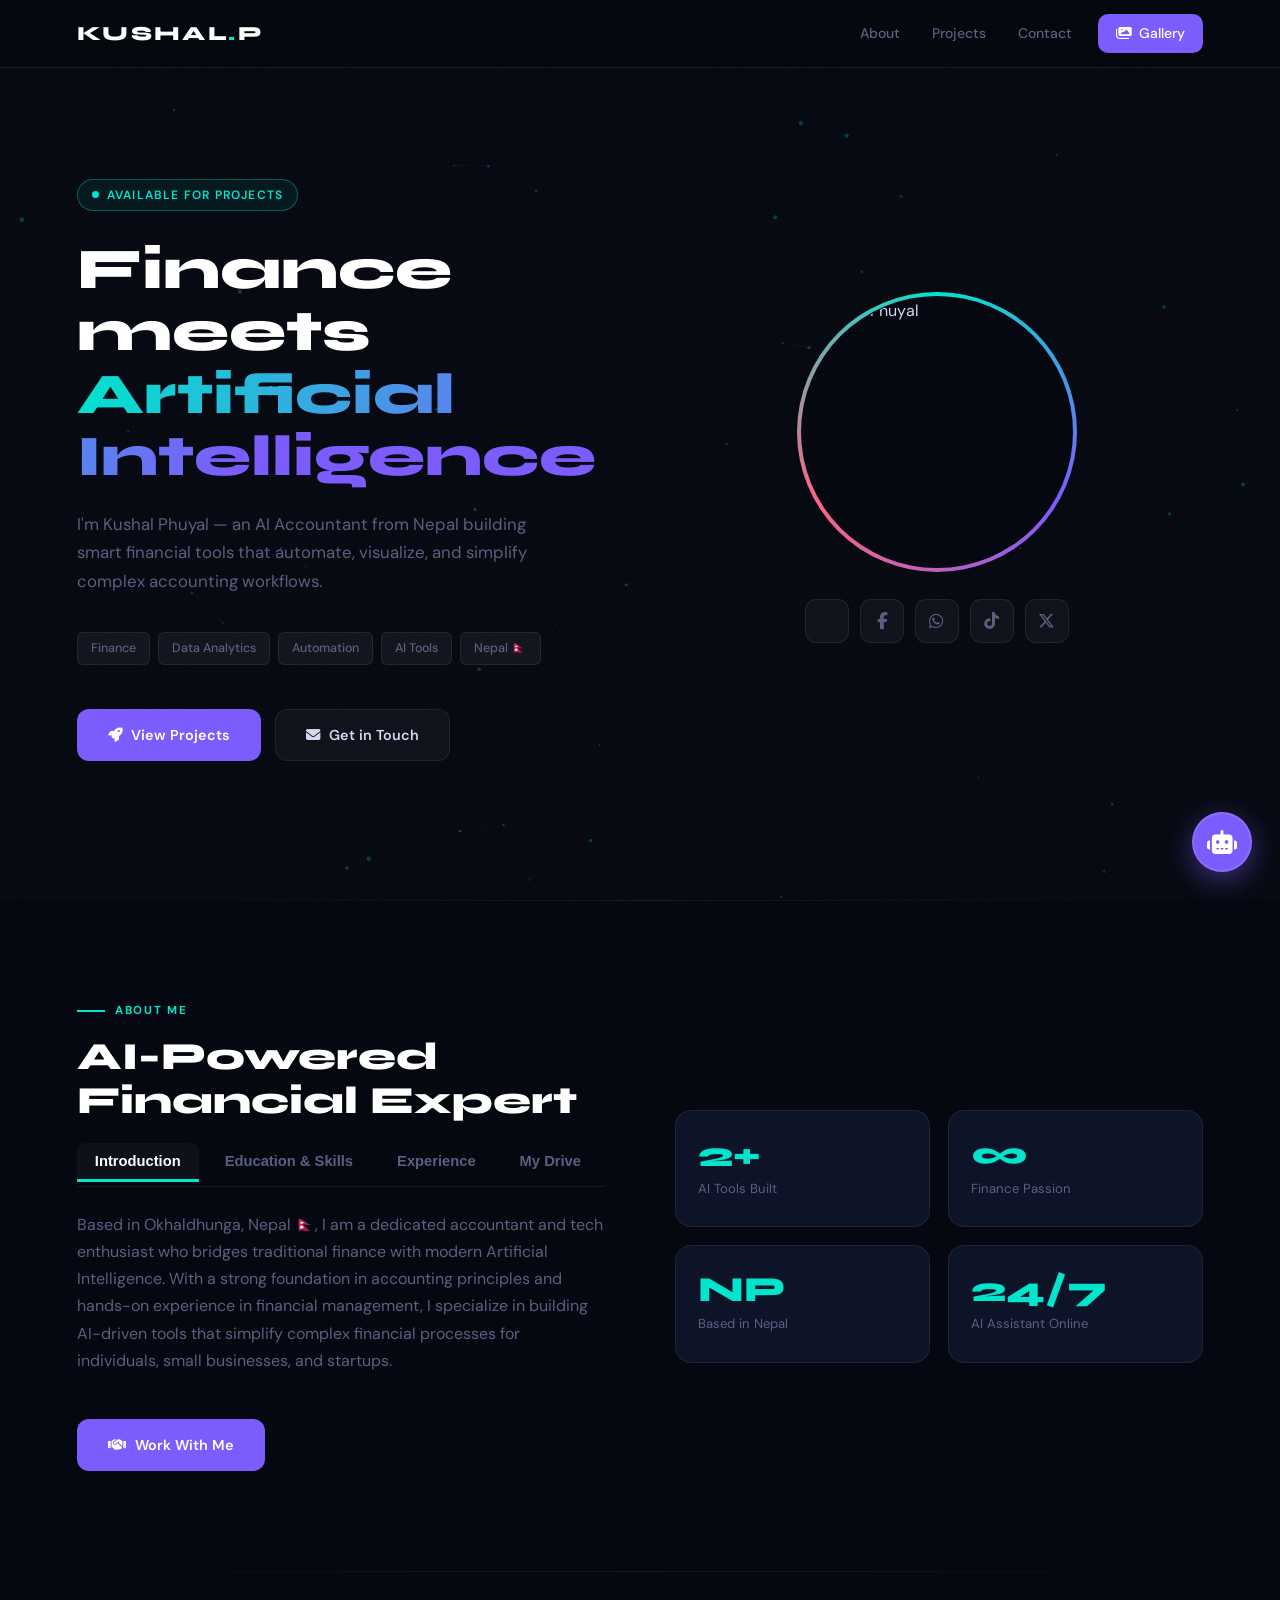
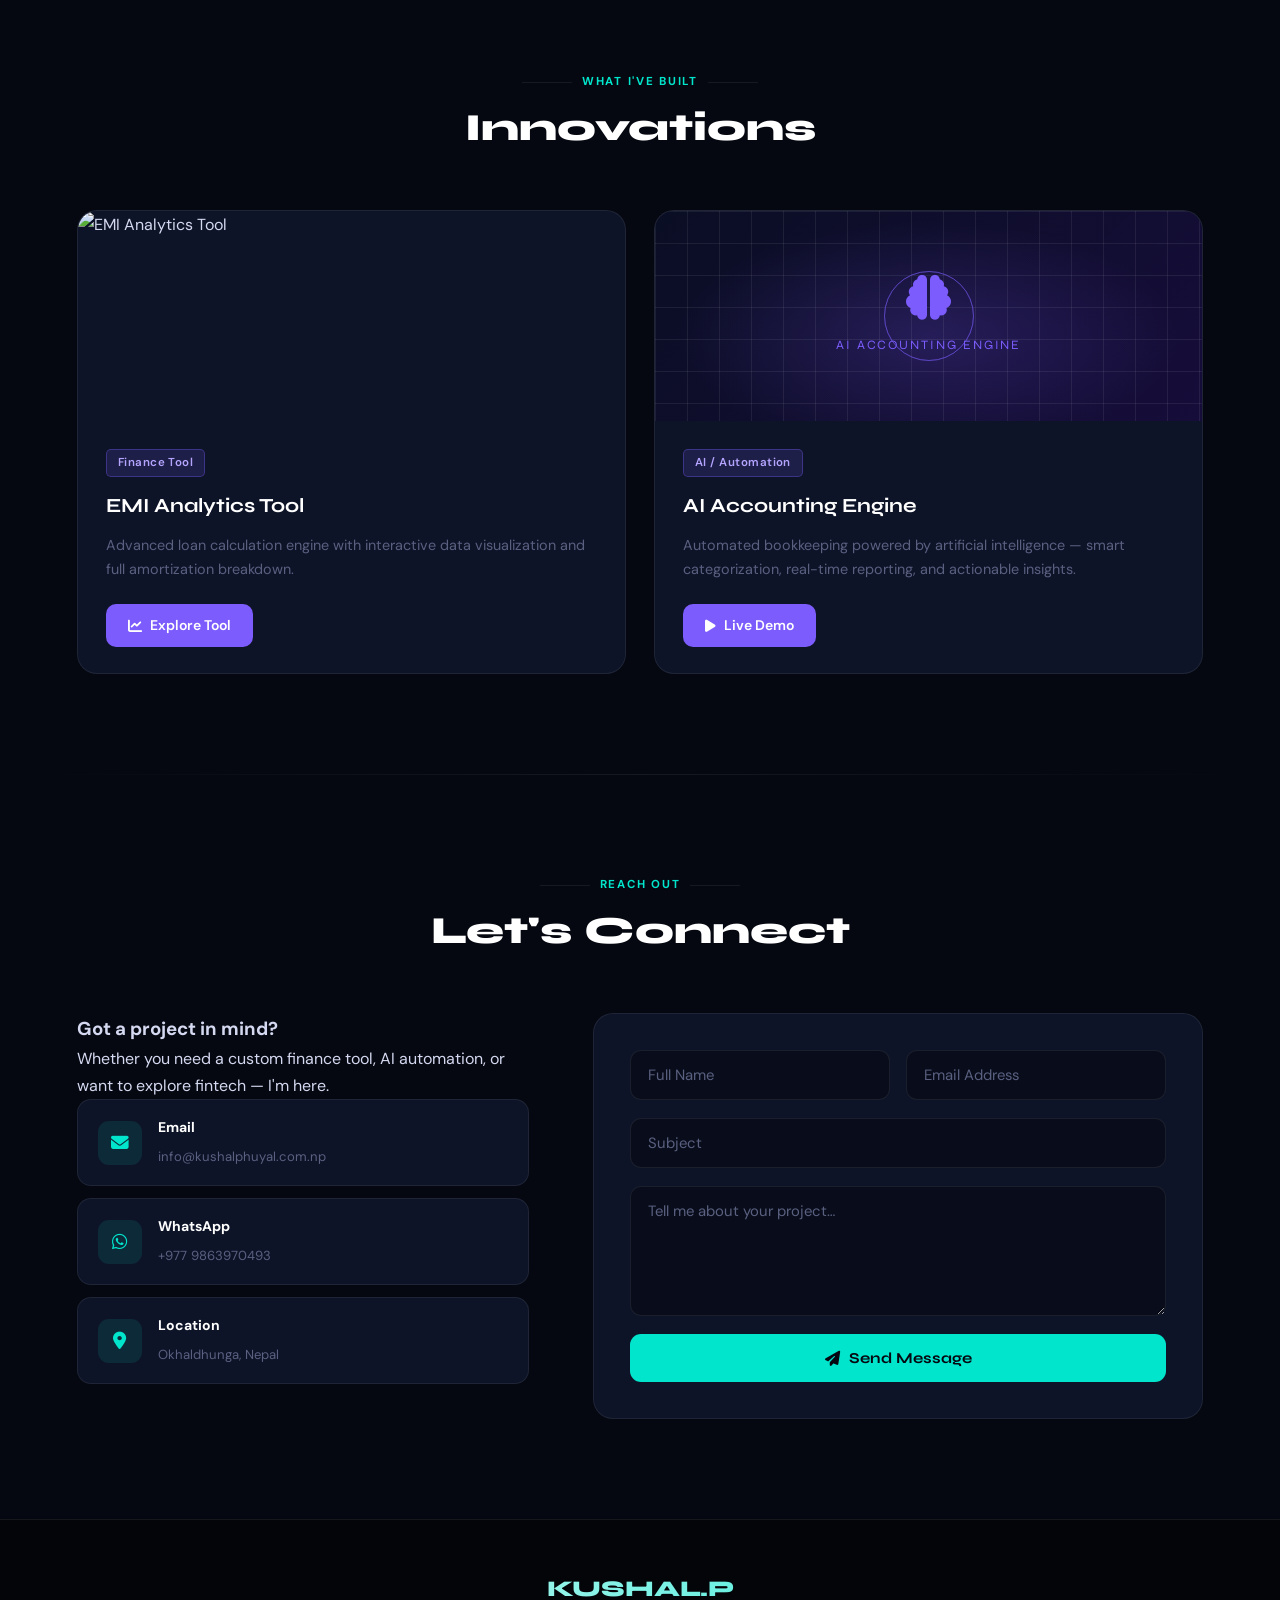
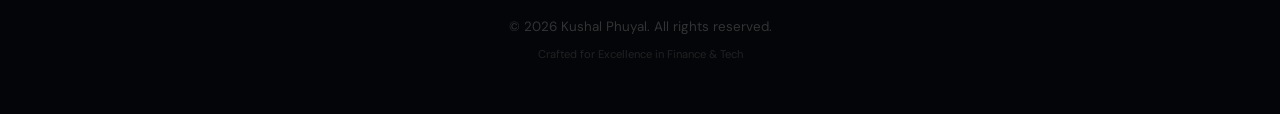
==== commit 7cd3b577: "Update index.html" ====
--- a/index.html
+++ b/index.html
@@ -283,6 +283,7 @@
       <img src="images/profile.png" alt="Kushal Phuyal" />
     </div>
     <div class="socials reveal" style="transition-delay:.45s">
+       <a href="https://www.linkedin.com/in/kushalphuyal01" target="_blank"><i class="fab fa-linkdin-f"></i></a>
       <a href="https://facebook.com/kushalphuyal01" target="_blank"><i class="fab fa-facebook-f"></i></a>
       <a href="https://wa.me/9779863970493" target="_blank"><i class="fab fa-whatsapp"></i></a>
       <a href="https://tiktok.com/@kushalphuyal01" target="_blank"><i class="fab fa-tiktok"></i></a>
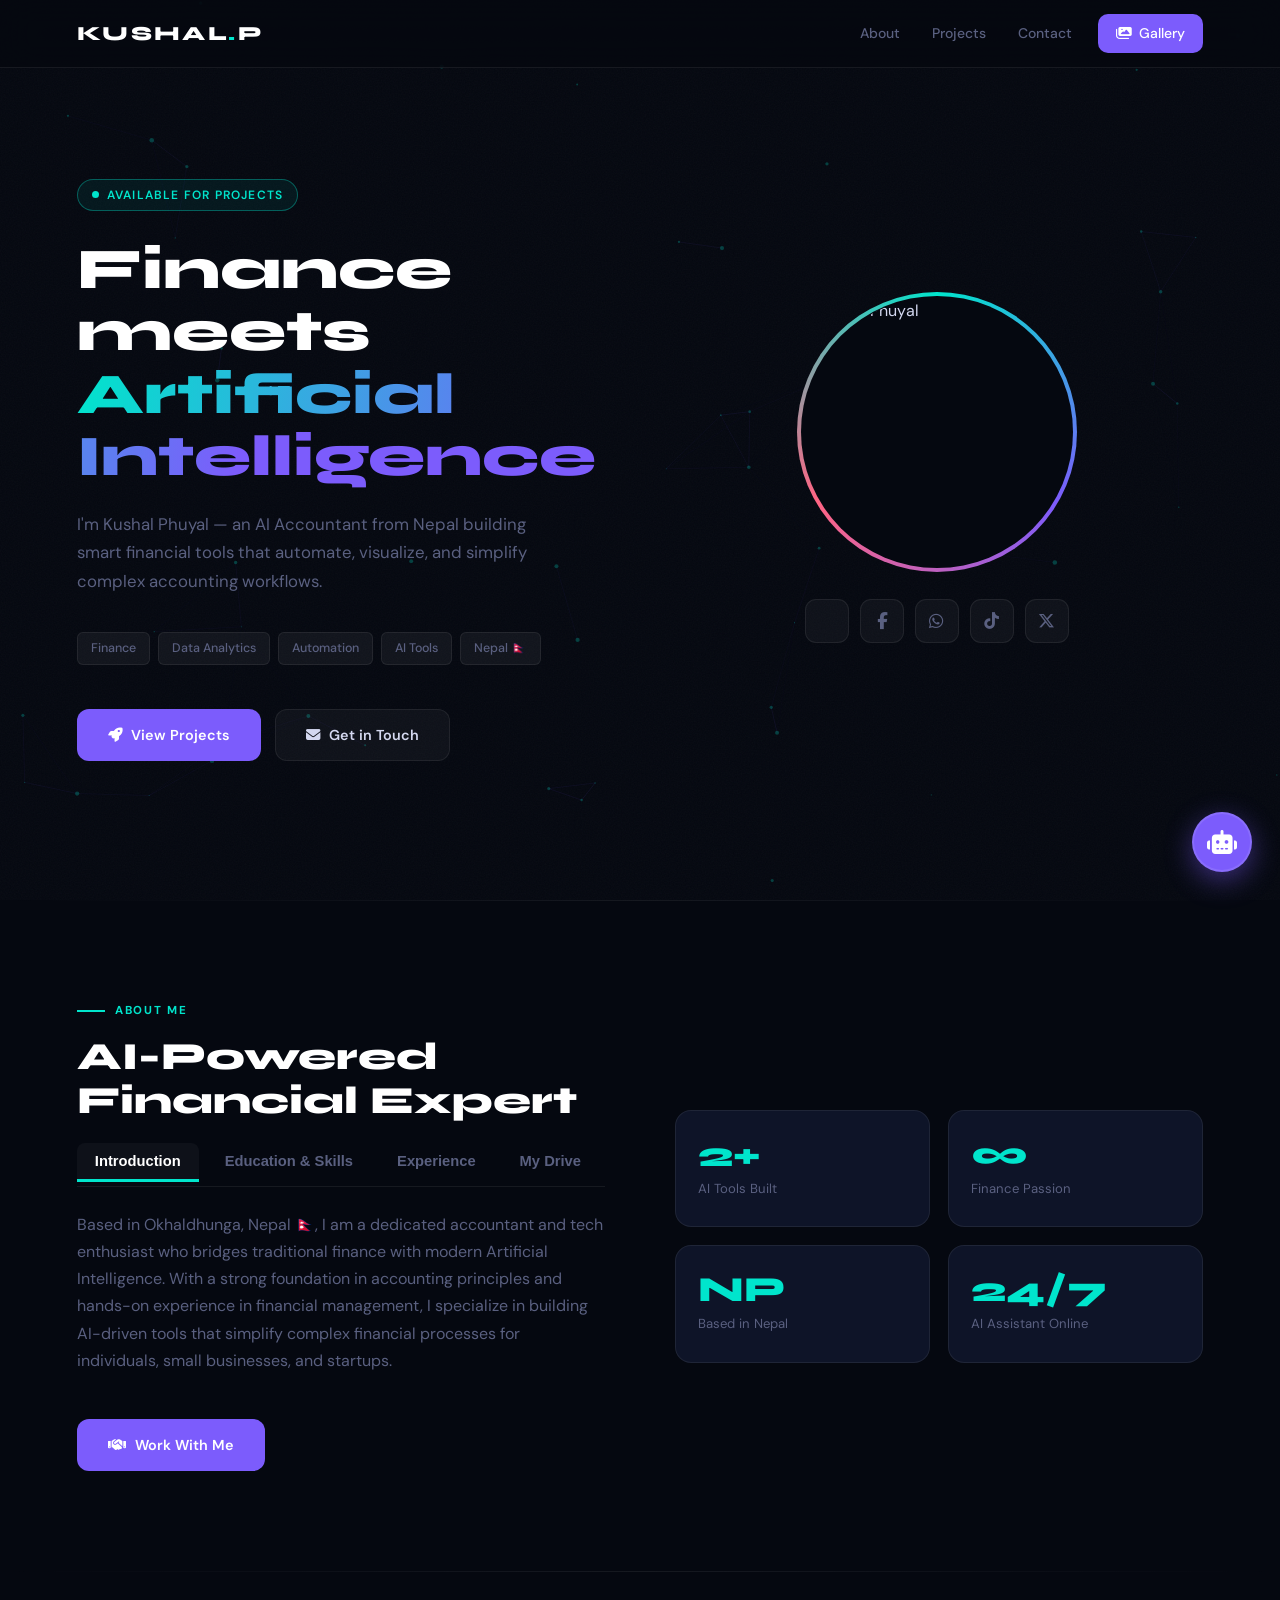
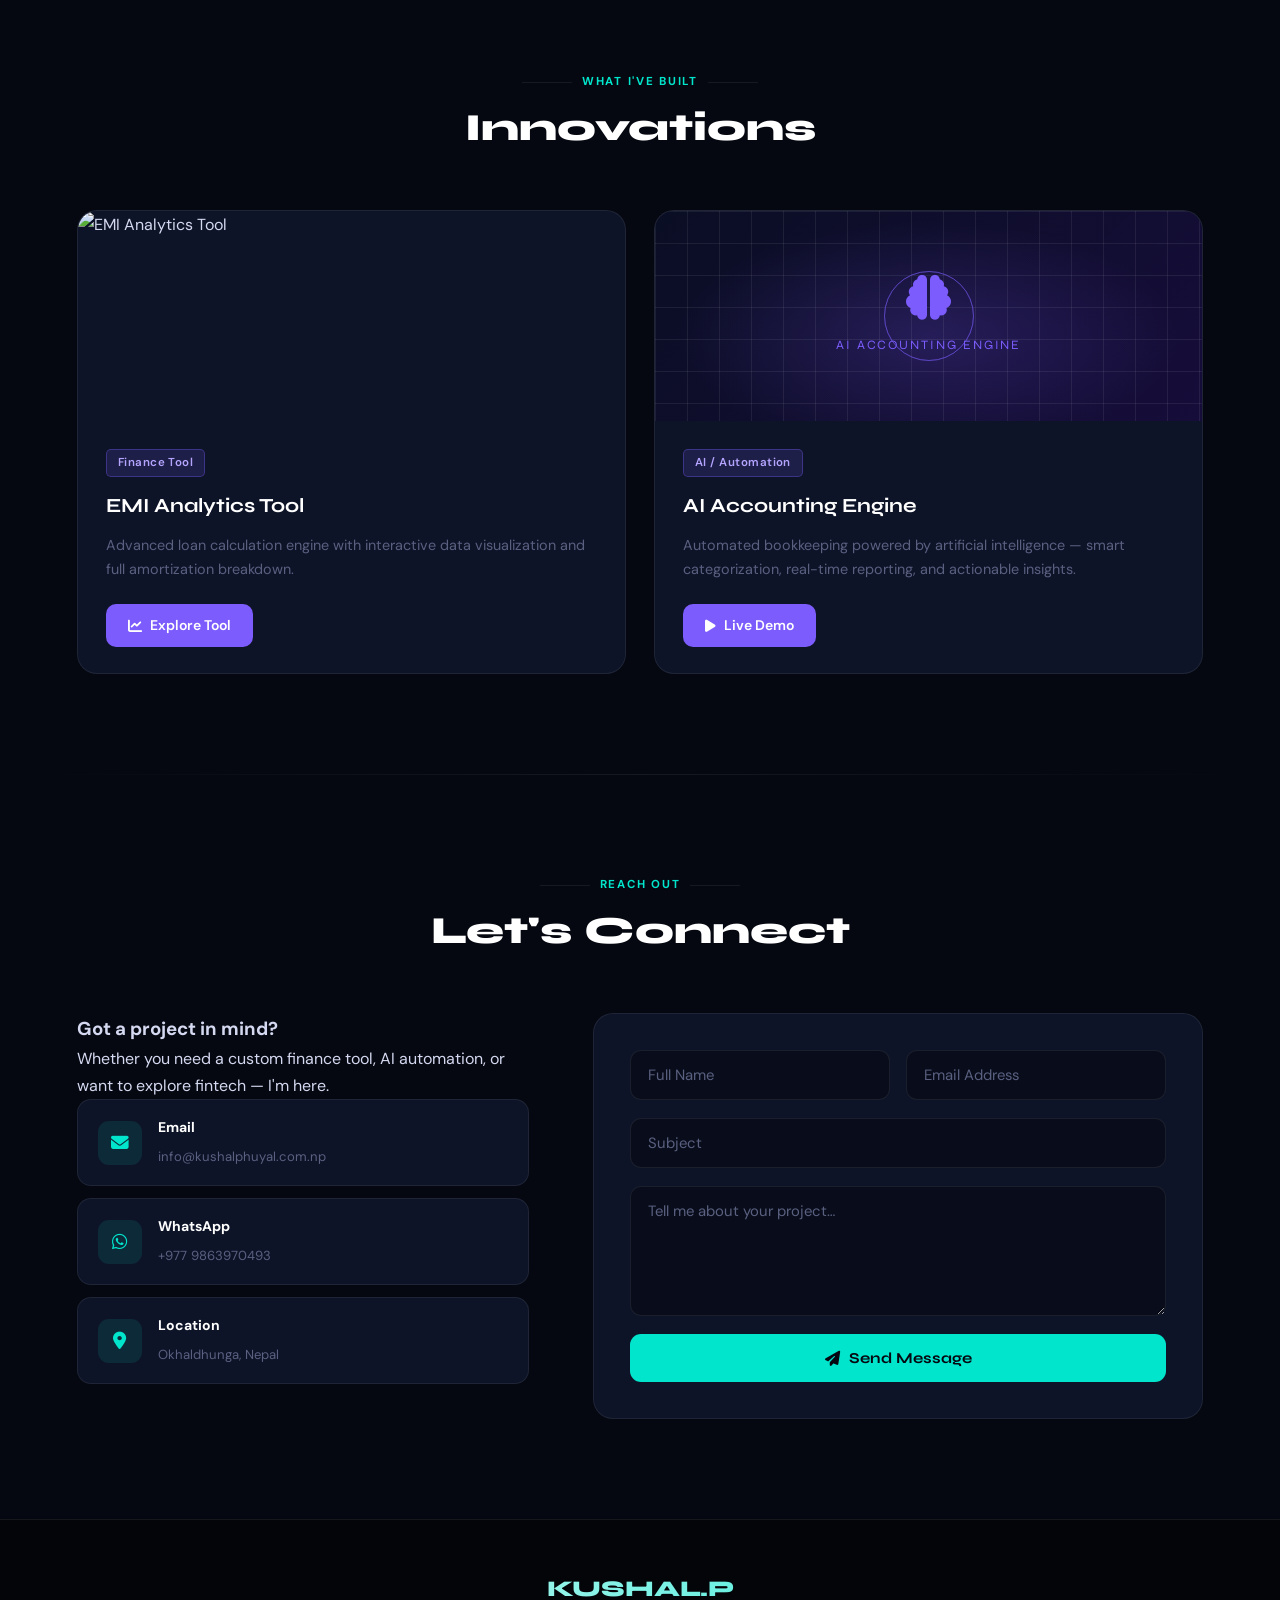
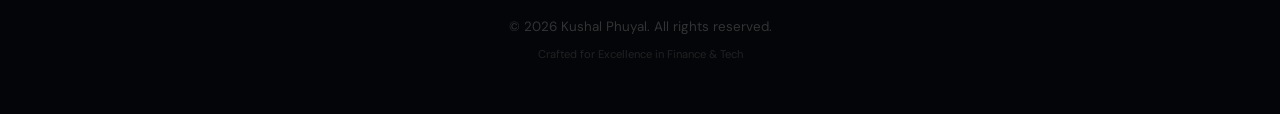
==== commit ea9b469b: "Update index.html" ====
--- a/index.html
+++ b/index.html
@@ -283,7 +283,7 @@
       <img src="images/profile.png" alt="Kushal Phuyal" />
     </div>
     <div class="socials reveal" style="transition-delay:.45s">
-       <a href="https://www.linkedin.com/in/kushalphuyal01" target="_blank"><i class="fab fa-linkdin-f"></i></a>
+       <a href="https://www.linkedin.com/in/kushalphuyal01" target="_blank"><i class="fab fa-linkdin"></i></a>
       <a href="https://facebook.com/kushalphuyal01" target="_blank"><i class="fab fa-facebook-f"></i></a>
       <a href="https://wa.me/9779863970493" target="_blank"><i class="fab fa-whatsapp"></i></a>
       <a href="https://tiktok.com/@kushalphuyal01" target="_blank"><i class="fab fa-tiktok"></i></a>
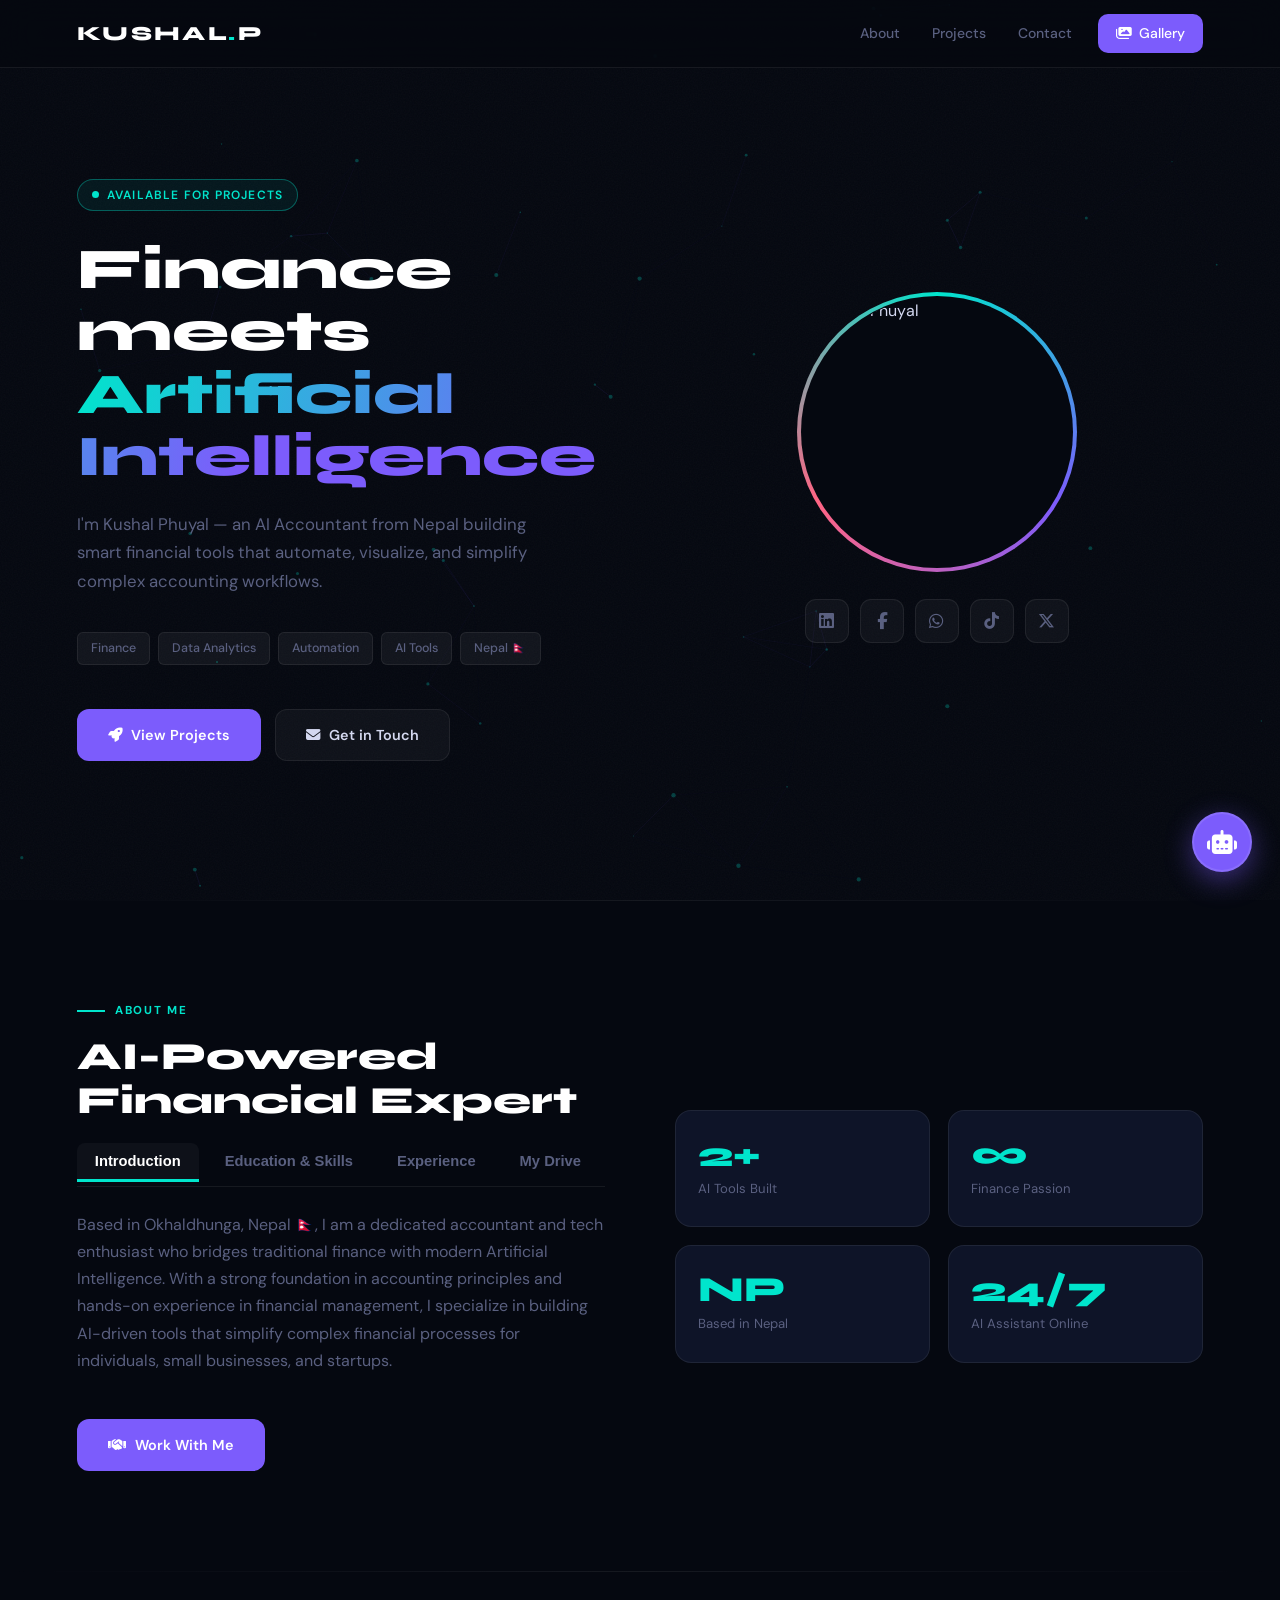
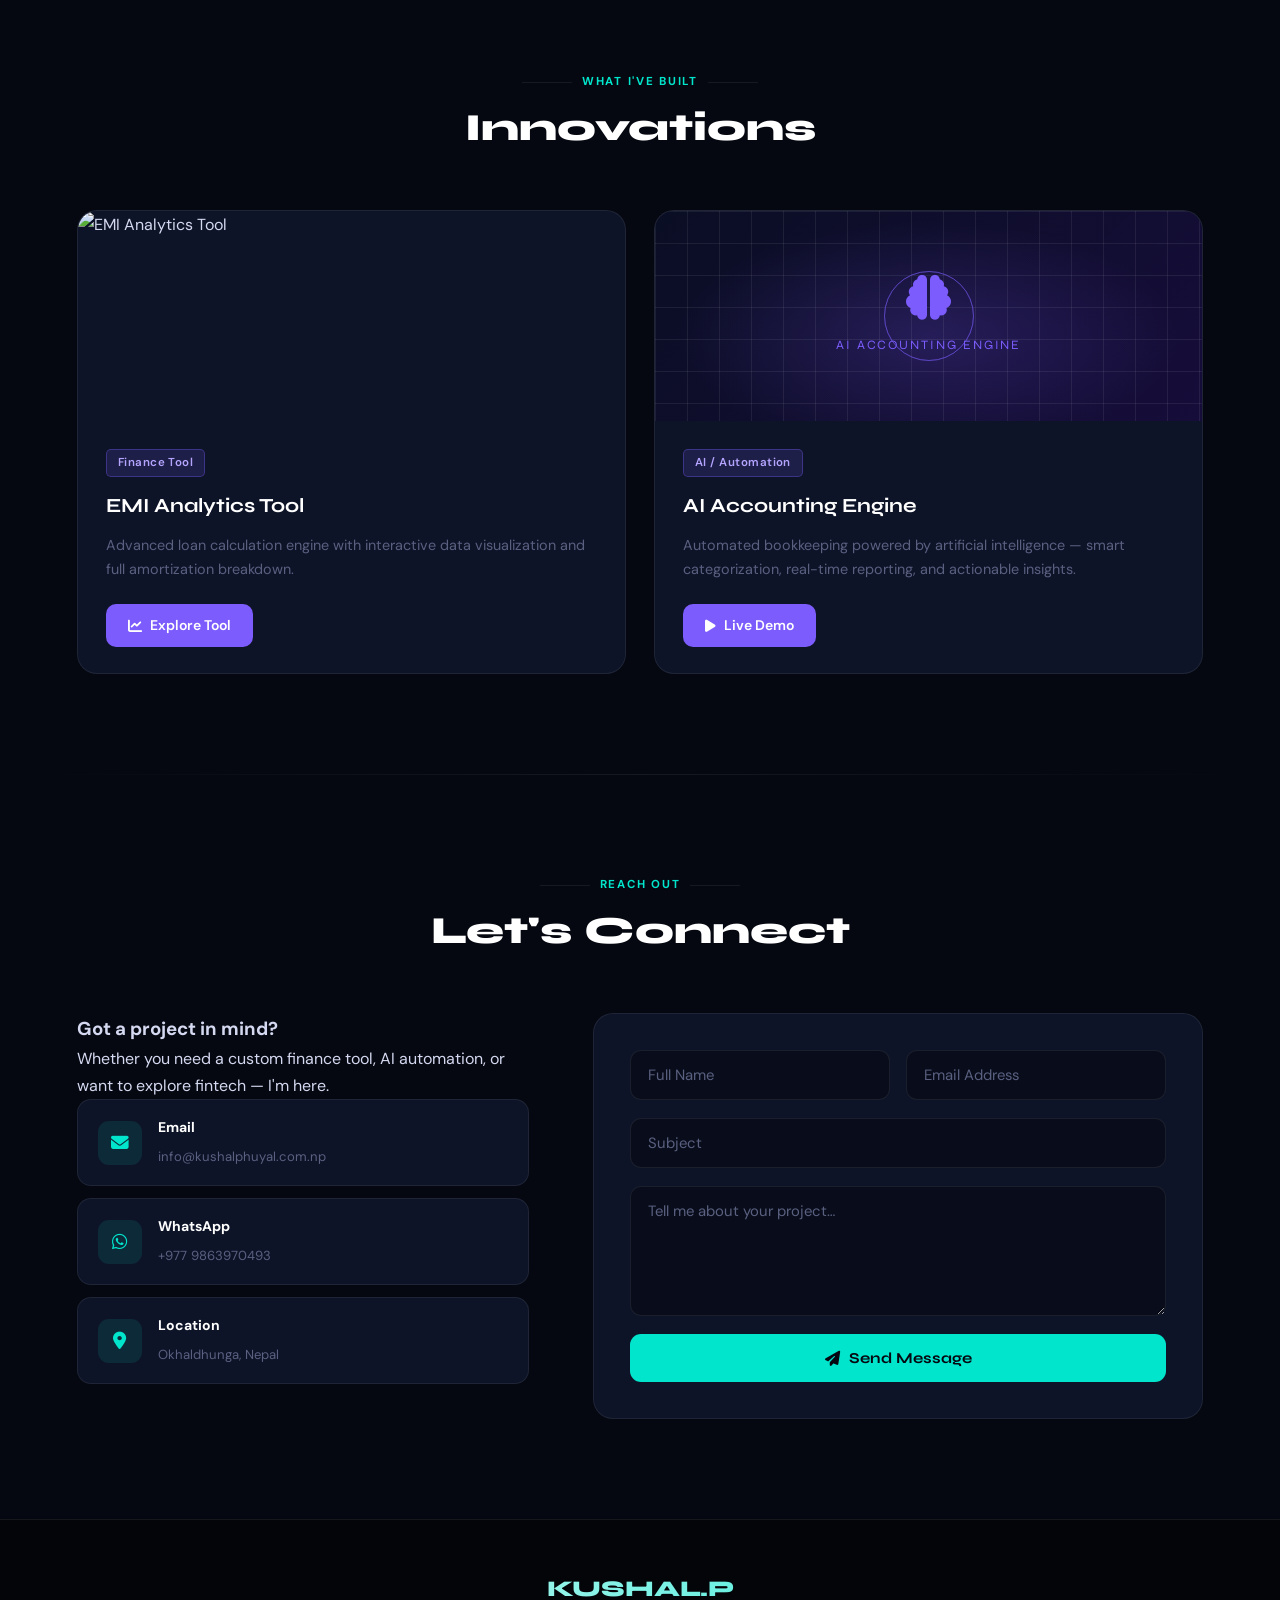
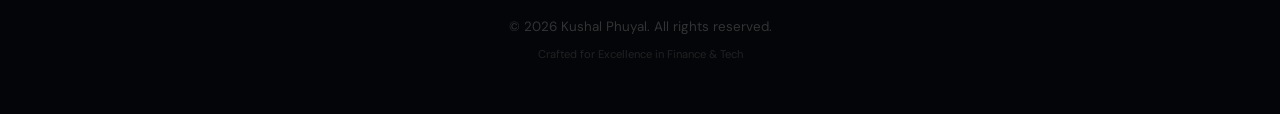
==== commit c6c641e4: "Update index.html" ====
--- a/index.html
+++ b/index.html
@@ -283,7 +283,7 @@
       <img src="images/profile.png" alt="Kushal Phuyal" />
     </div>
     <div class="socials reveal" style="transition-delay:.45s">
-       <a href="https://www.linkedin.com/in/kushalphuyal01" target="_blank"><i class="fab fa-linkdin"></i></a>
+       <a href="https://www.linkedin.com/in/kushalphuyal01" target="_blank"><i class="fab fa-linkedin"></i></a>
       <a href="https://facebook.com/kushalphuyal01" target="_blank"><i class="fab fa-facebook-f"></i></a>
       <a href="https://wa.me/9779863970493" target="_blank"><i class="fab fa-whatsapp"></i></a>
       <a href="https://tiktok.com/@kushalphuyal01" target="_blank"><i class="fab fa-tiktok"></i></a>
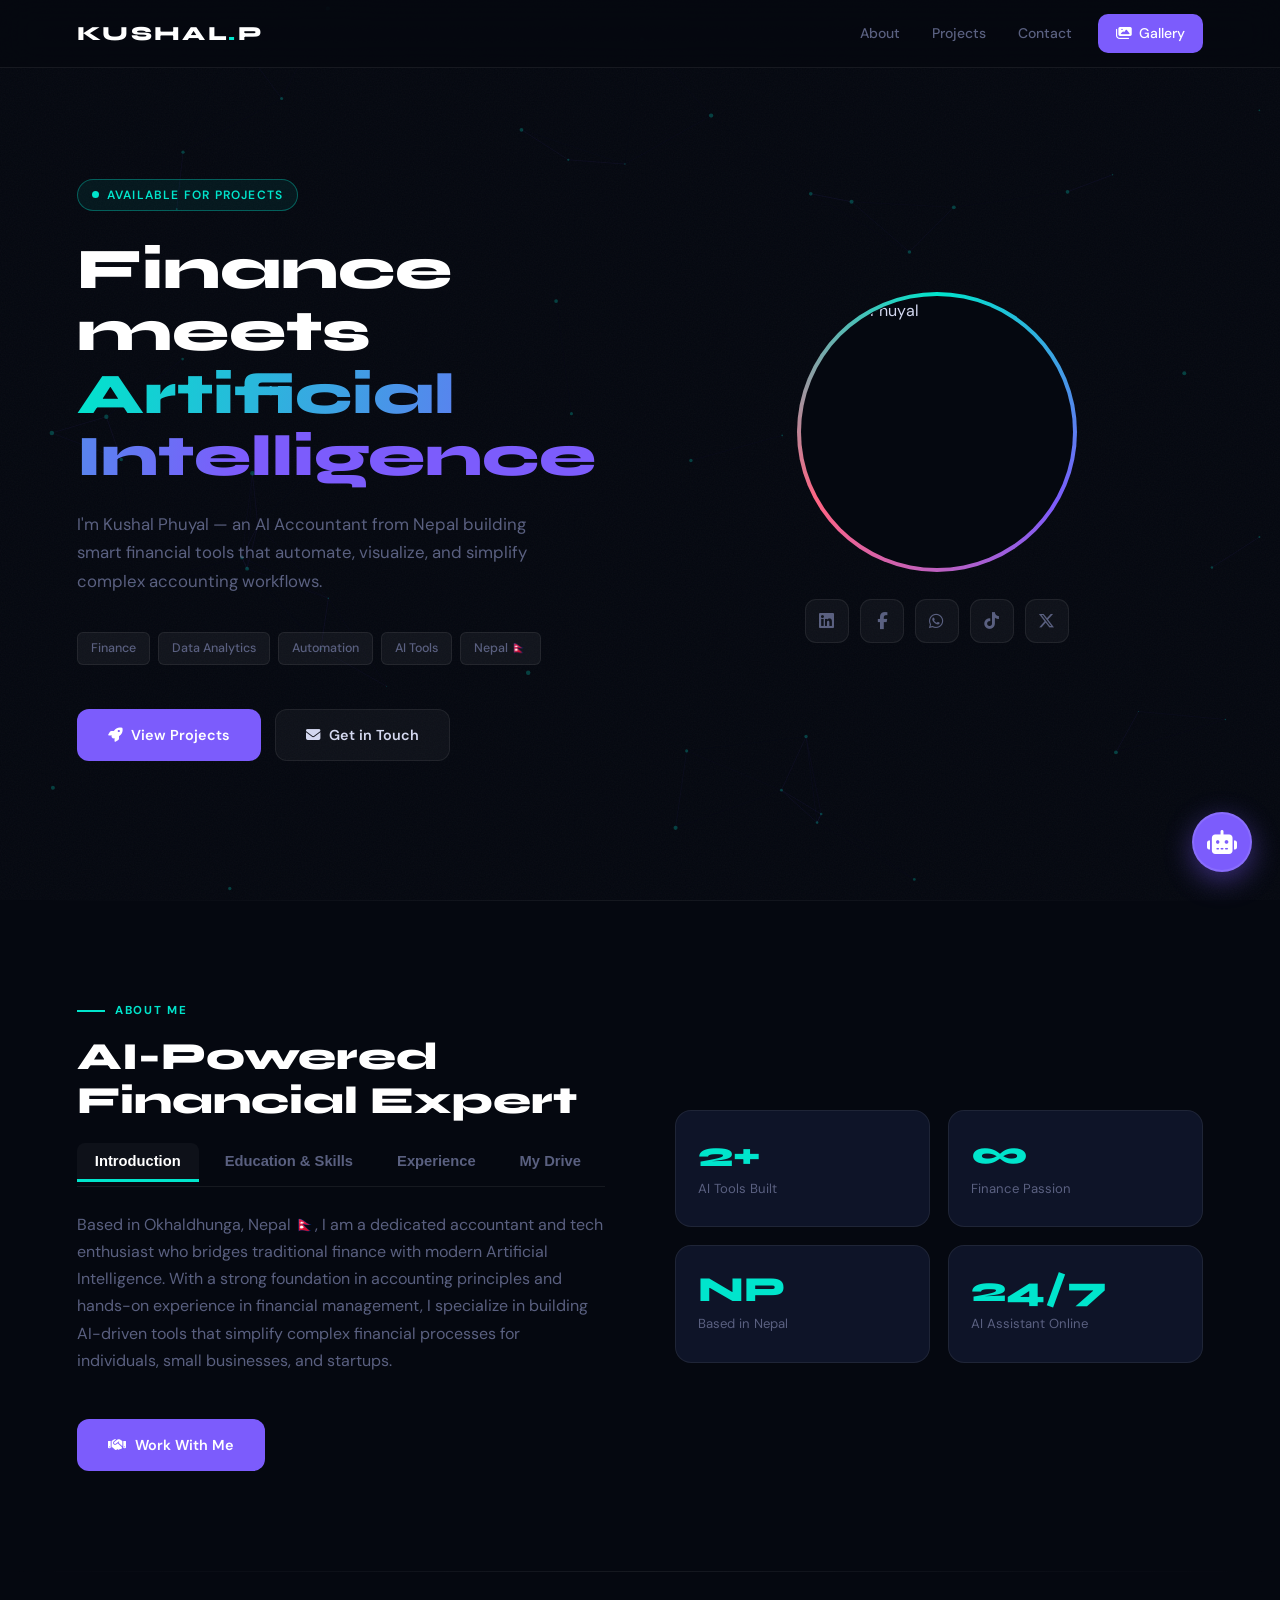
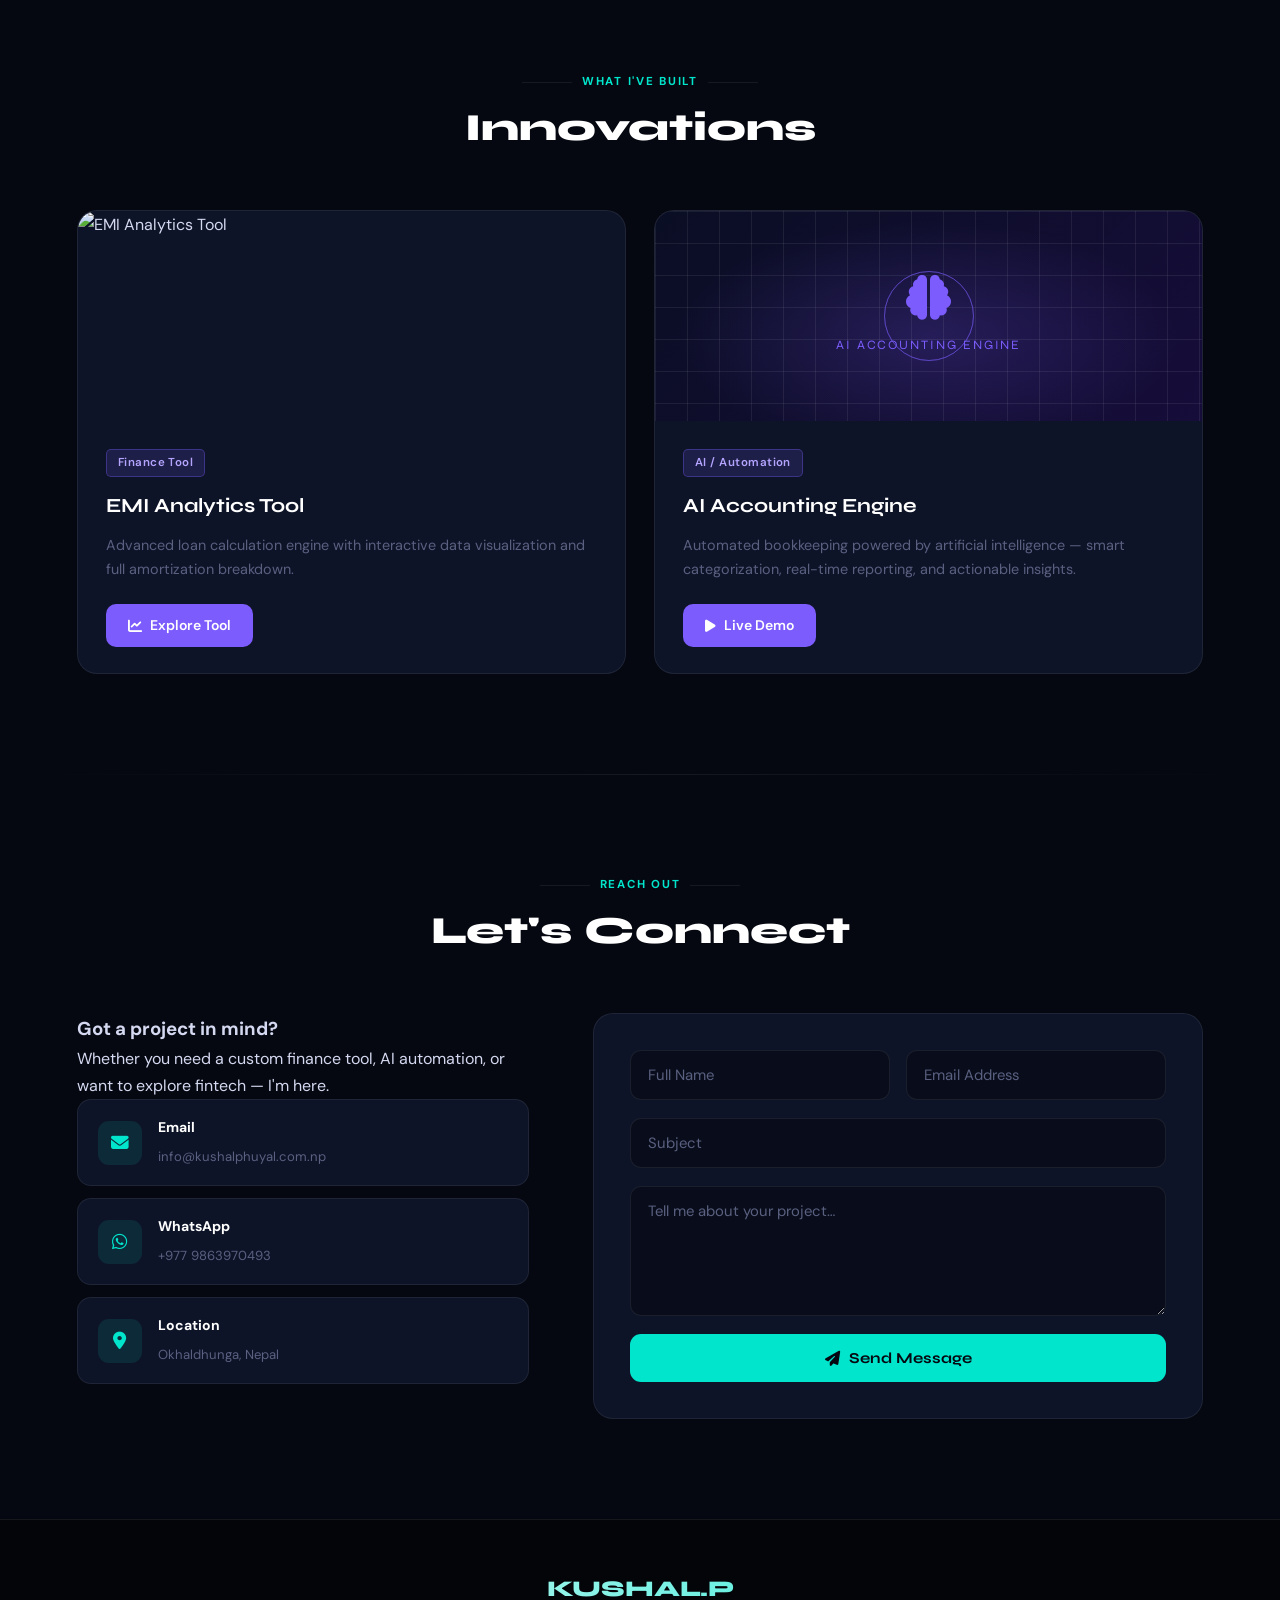
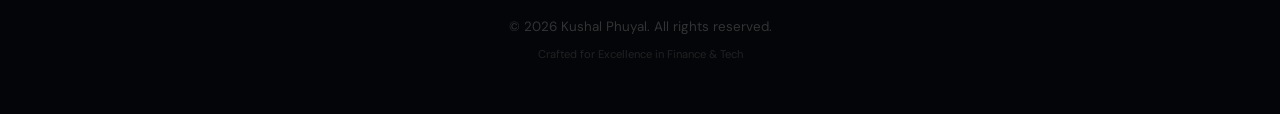
==== commit 4db78b1d: "Update index.html" ====
--- a/index.html
+++ b/index.html
@@ -458,7 +458,9 @@
 
 <footer>
   <div class="foot-logo">KUSHAL.P</div>
-  <p>&copy; 2026 Kushal Phuyal. All rights reserved.</p>
+  <!-- Footer मा यो राख्नु -->
+<p>&copy; <script>document.write(new Date().getFullYear())</script> Kushal Phuyal. All rights reserved.</p>
+  
   <small>Crafted for Excellence in Finance & Tech</small>
 </footer>
 
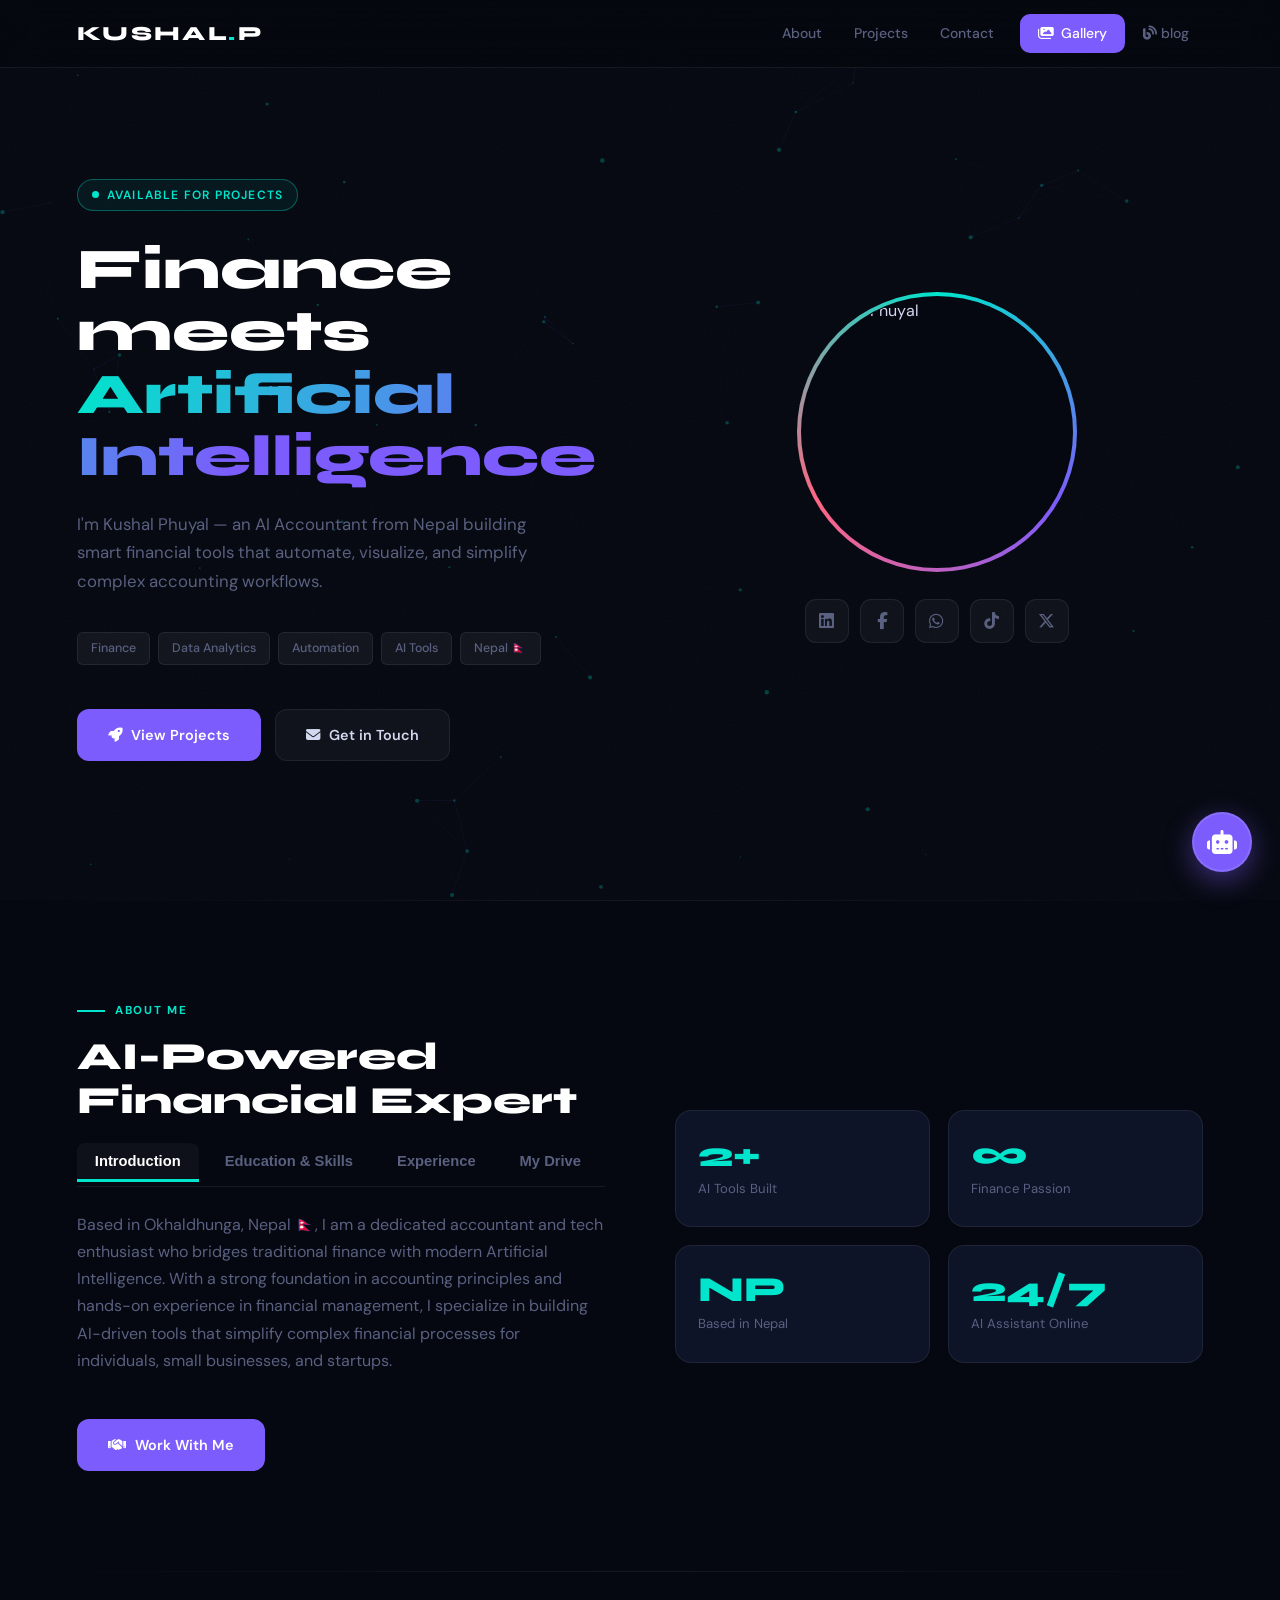
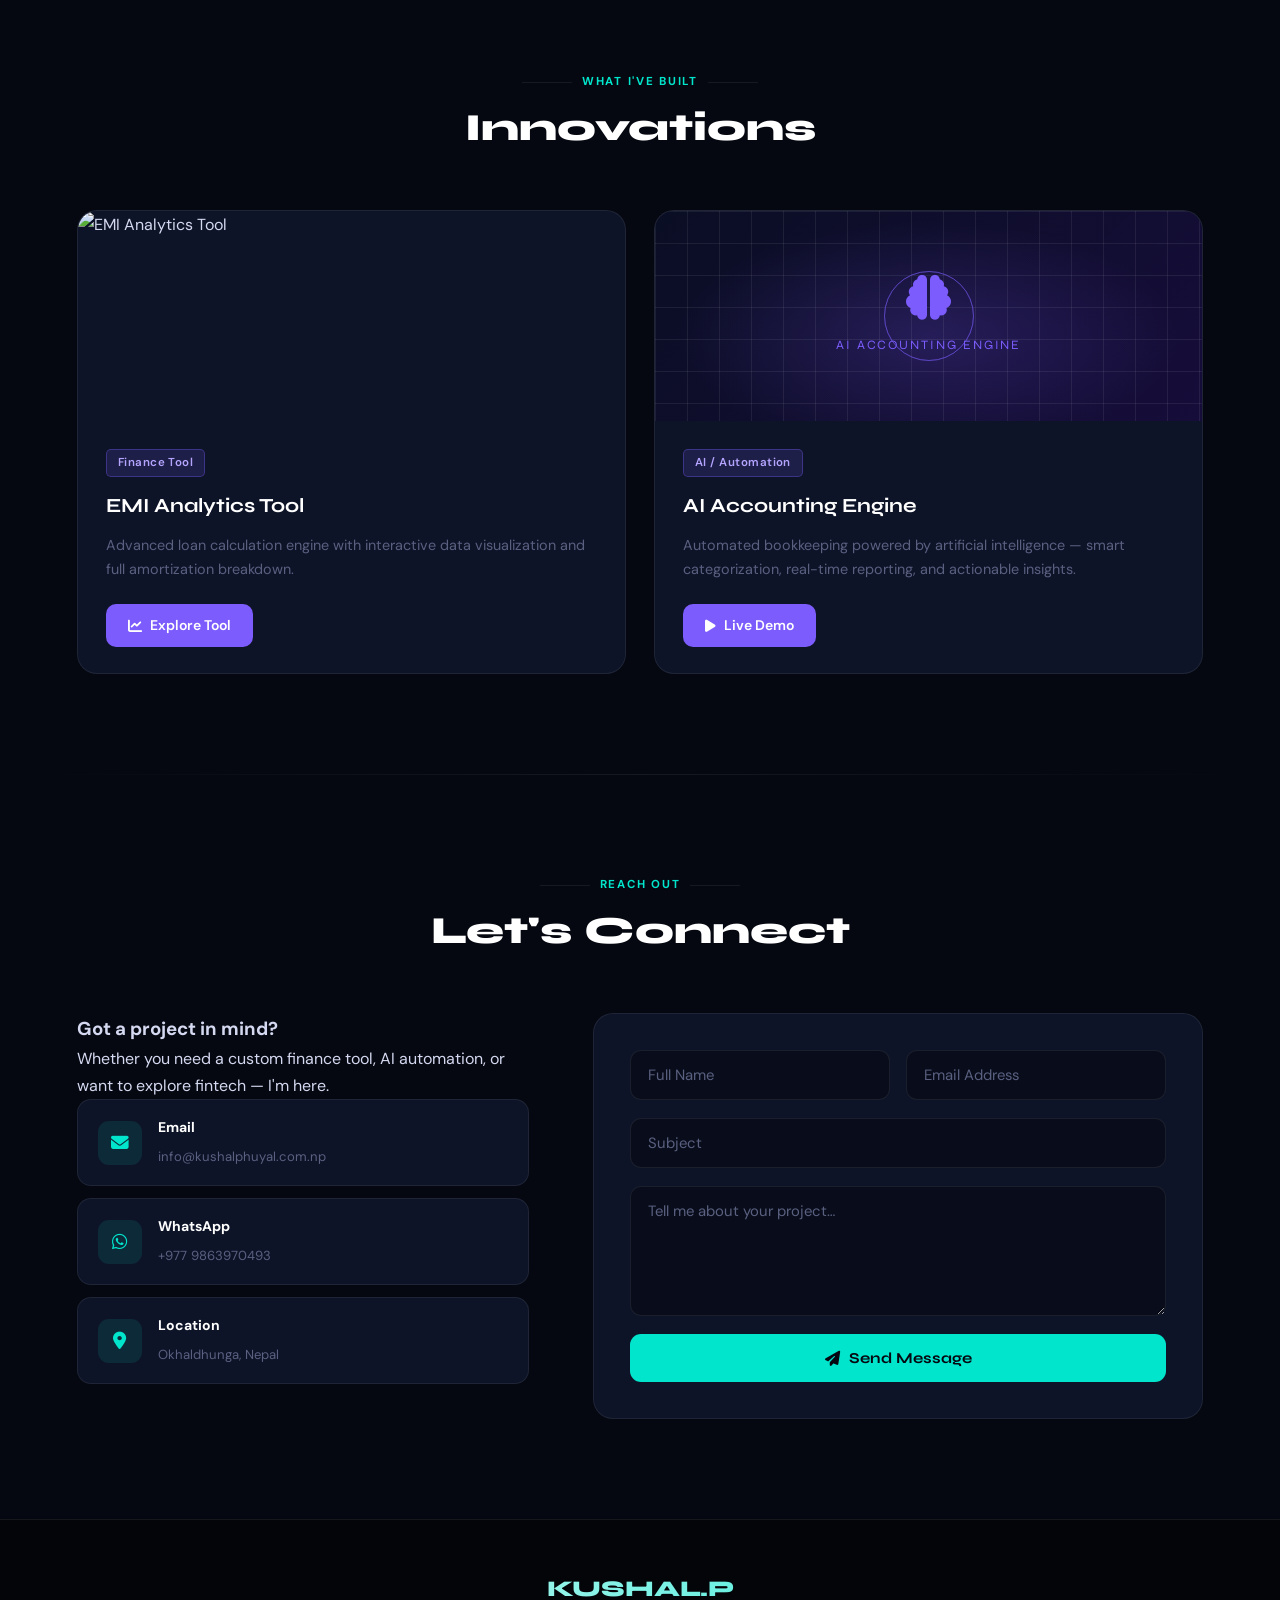
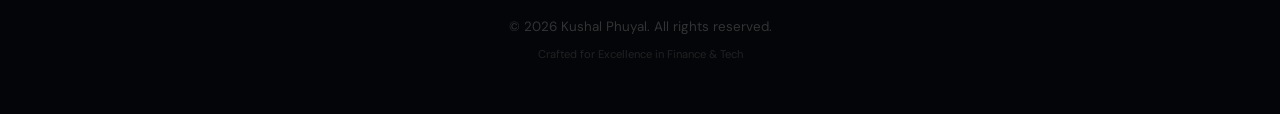
==== commit 240dda31: "Update index.html" ====
--- a/index.html
+++ b/index.html
@@ -37,6 +37,9 @@
     .nav-right a:hover{color:white;background:var(--glass);}
     .nav-gallery{display:flex!important;align-items:center;gap:7px;background:var(--violet)!important;color:white!important;padding:8px 18px!important;border-radius:10px!important;margin-left:8px;}
     .nav-gallery:hover{background:var(--teal)!important;color:var(--ink)!important;}
+    
+    nav-blog{display:flex!important;align-items:center;gap:7px;background:var(--violet)!important;color:white!important;padding:8px 18px!important;border-radius:10px!important;margin-left:8px;}
+    .nav-blog:hover{background:var(--teal)!important;color:var(--ink)!important;}
 
     .hamburger{display:none;font-size:1.6rem;color:white;cursor:pointer;padding:8px;}
     .mobile-menu{position:fixed;top:68px;left:0;right:0;background:var(--deep);display:none;flex-direction:column;padding:20px 6%;gap:12px;z-index:800;border-top:1px solid var(--line);}
@@ -249,6 +252,7 @@
     <a href="#projects">Projects</a>
     <a href="#contact">Contact</a>
     <a href="photocollection.html" class="nav-gallery"><i class="fas fa-images"></i> Gallery</a>
+     <a href="blog.html" class="nav-blog"><i class="fas fa-blog"></i> blog</a>
   </div>
   <div class="hamburger" id="hamburger"><i class="fas fa-bars"></i></div>
 </nav>
@@ -258,6 +262,7 @@
   <a href="#projects">Projects</a>
   <a href="#contact">Contact</a>
   <a href="photocollection.html">Gallery</a>
+  <a href="blog.html">Blog</a>
 </div>
 
 <section class="hero">
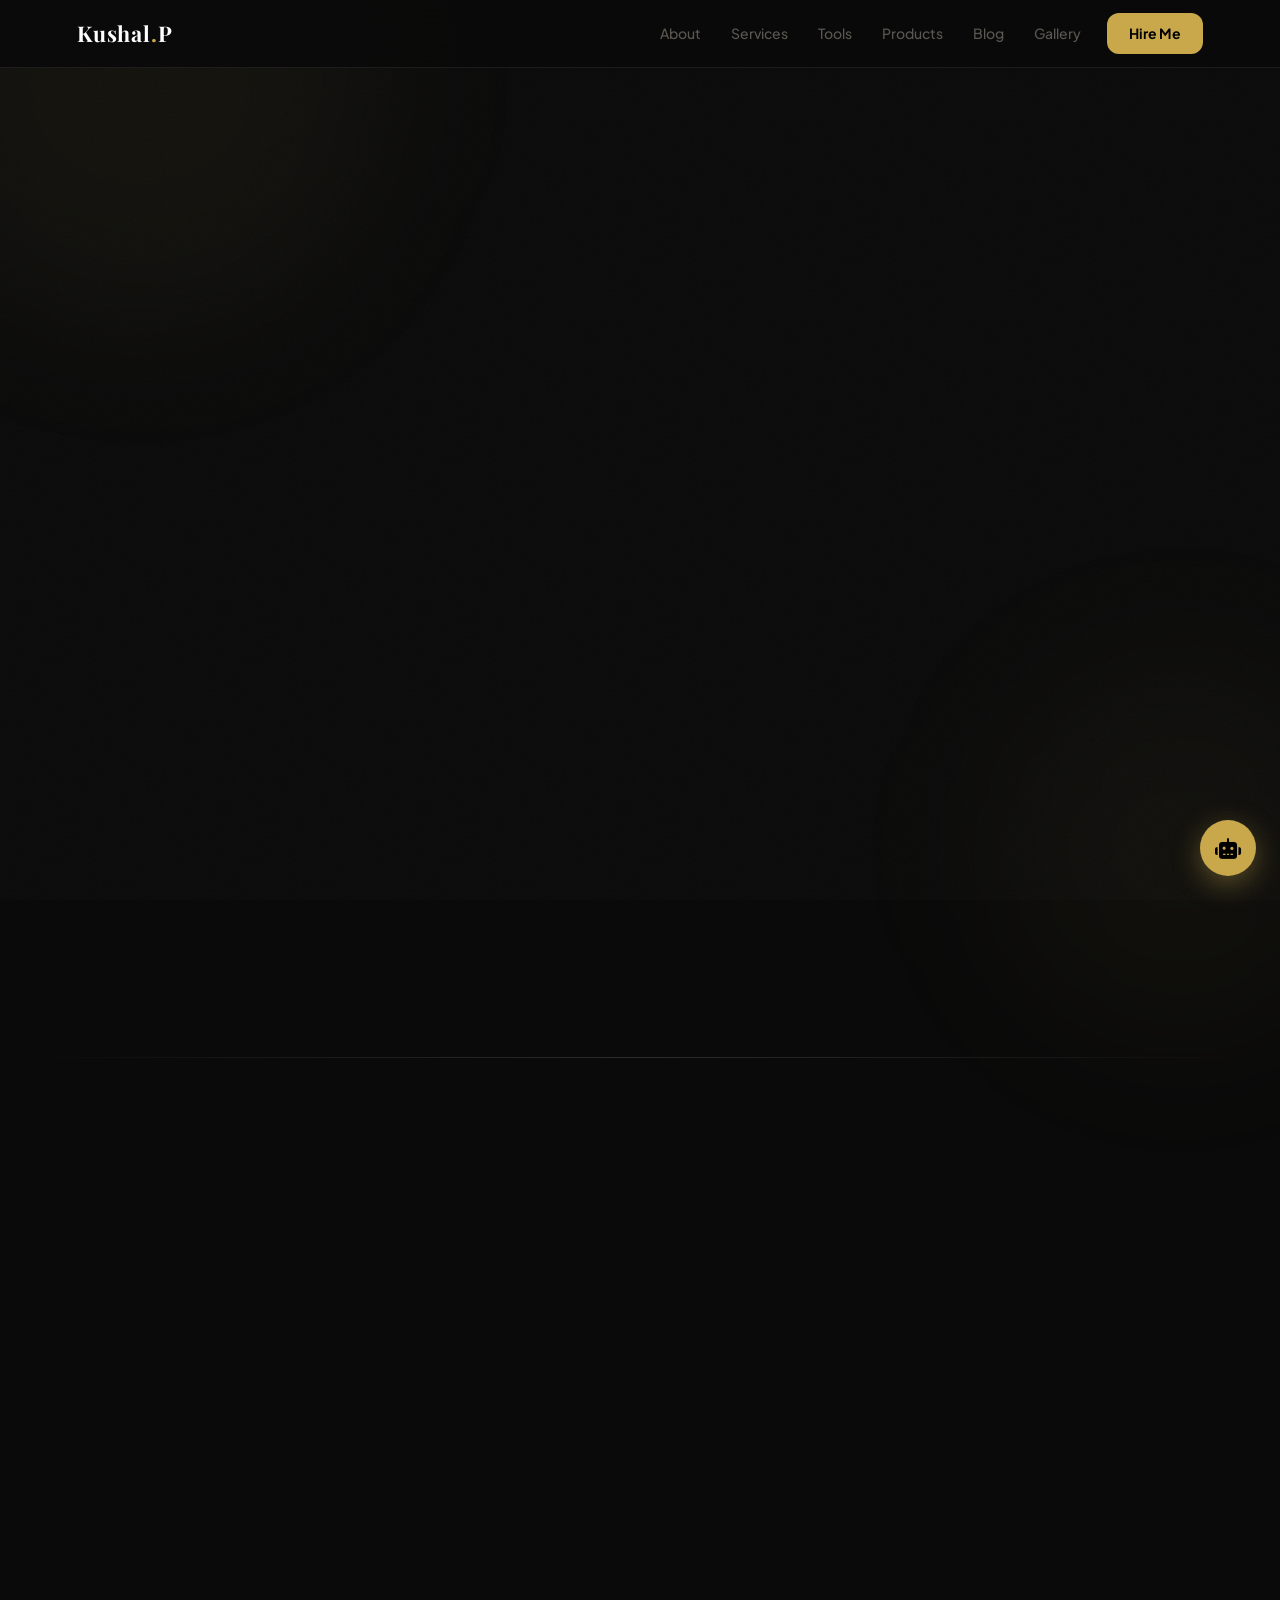
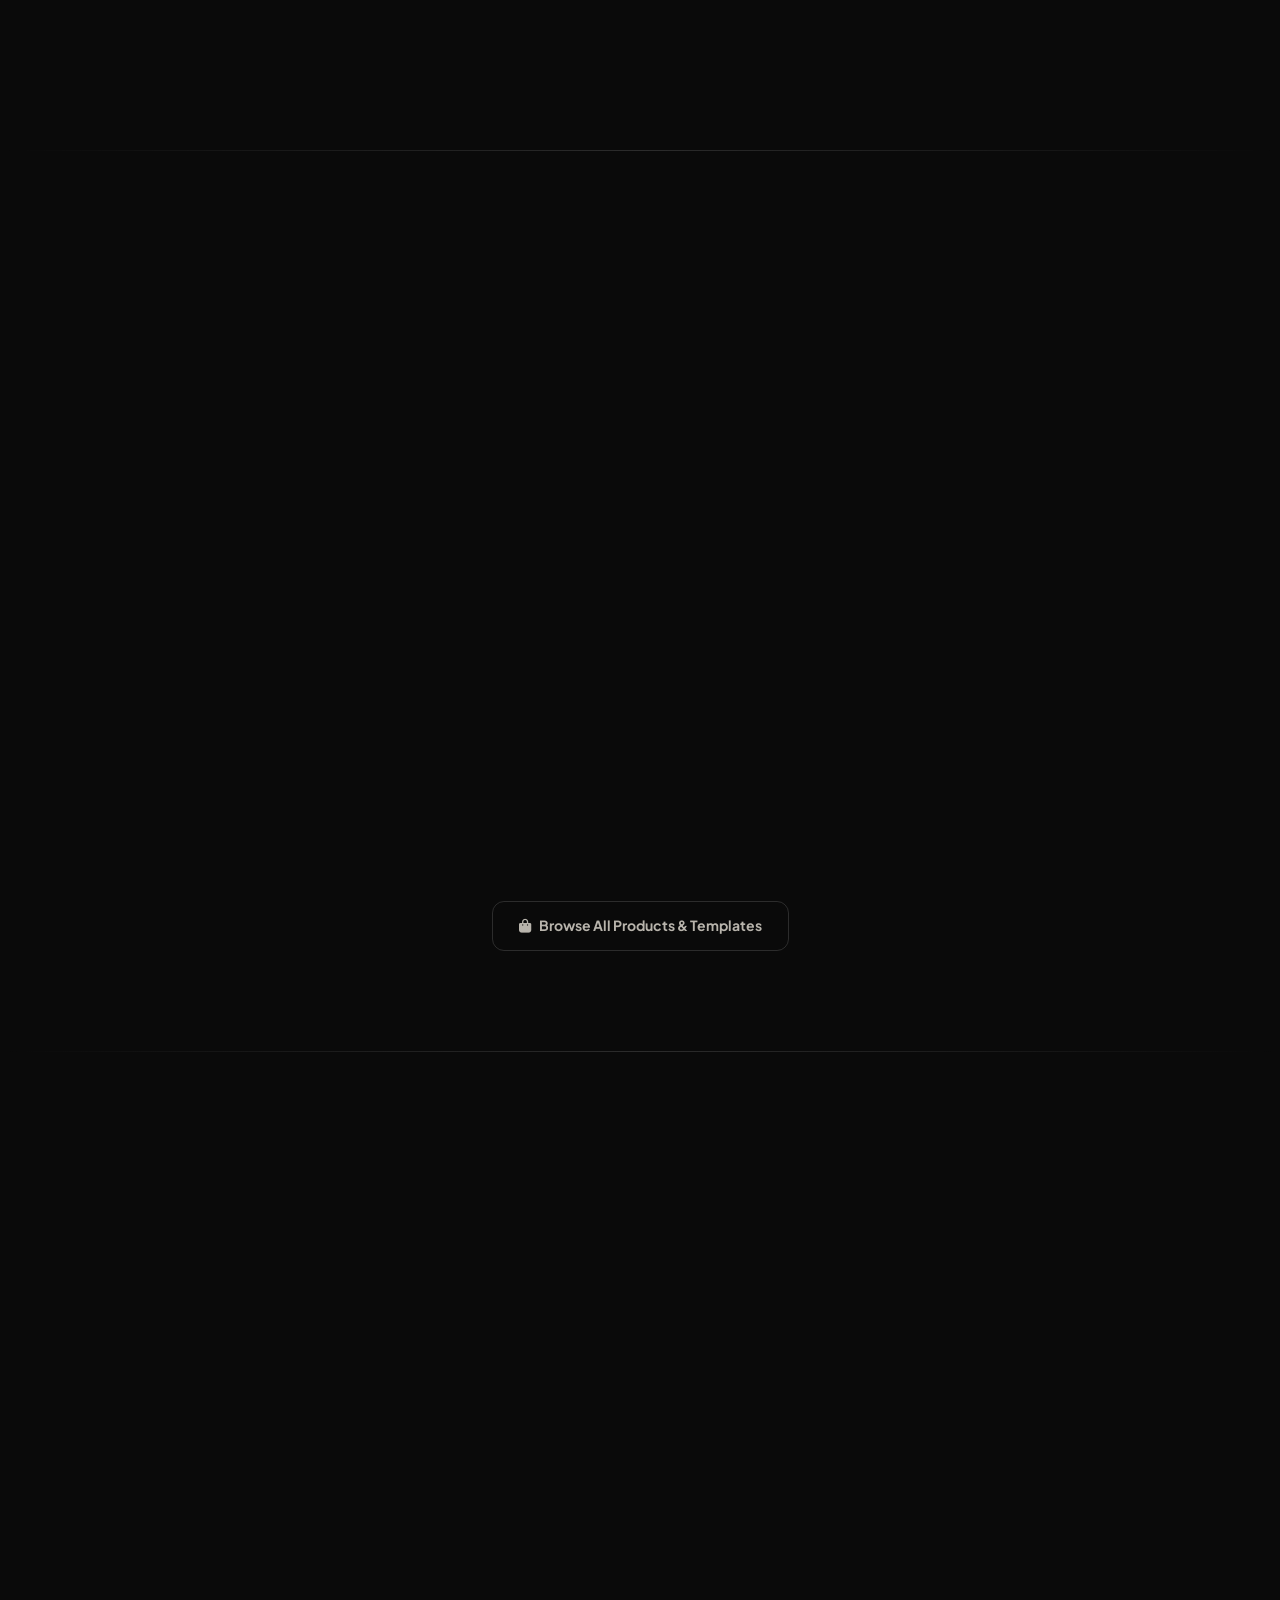
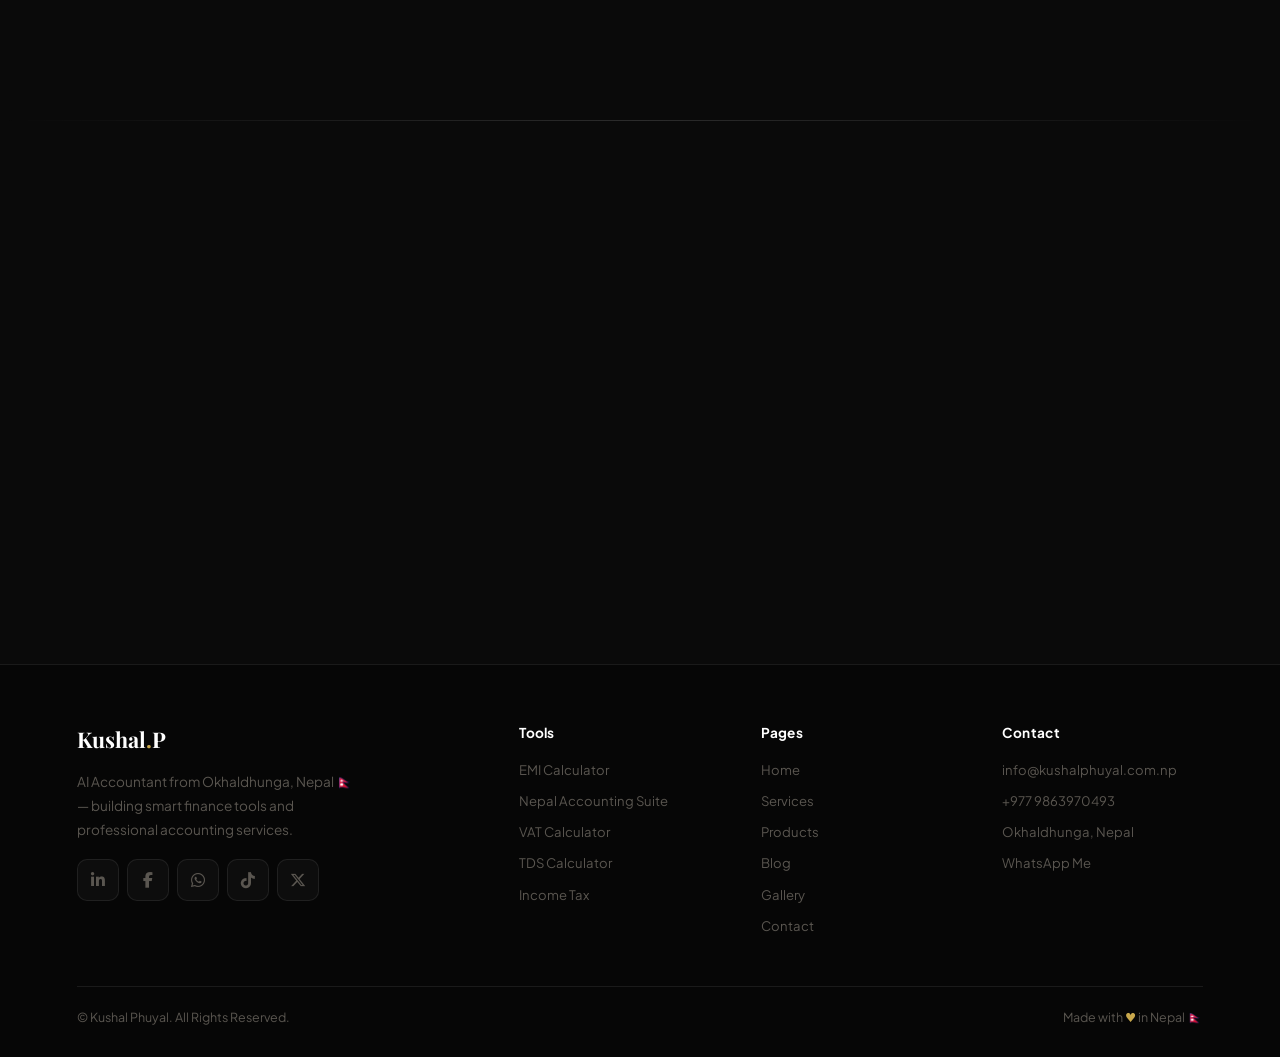
==== commit a4e61410: "Update index.html" ====
--- a/index.html
+++ b/index.html
@@ -1,550 +1,425 @@
 <!DOCTYPE html>
 <html lang="en">
 <head>
-  <meta name="google-site-verification" content="WJWTJi0ERpNihBO441wbu4iw1s20_mTFMYSAICYW-OA" />
   <meta charset="UTF-8" />
   <meta name="viewport" content="width=device-width, initial-scale=1.0" />
-  
+  <meta name="google-site-verification" content="WJWTJi0ERpNihBO441wbu4iw1s20_mTFMYSAICYW-OA" />
   <link rel="canonical" href="https://kushalphuyal.com.np/" />
-<meta name="keywords" content="Kushal Phuyal, AI Accountant, Finance Automation Nepal, Portfolio" />
-<meta property="og:title" content="Kushal Phuyal | AI Accountant & Portfolio" />
-<meta property="og:url" content="https://kushalphuyal.com.np/" />
-<meta property="og:image" content="https://kushalphuyal.com.np/images/profile.png" />
-
-  <title>Kushal Phuyal | AI Accountant & Portfolio</title>
-  <meta name="description" content="Kushal Phuyal – AI Accountant from Okhaldhunga, Nepal. Building smart finance tools powered by AI." />
-  <link href="https://fonts.googleapis.com/css2?family=Syne:wght@700;800&family=DM+Sans:ital,wght@0,300;0,400;0,500;1,300&display=swap" rel="stylesheet" />
+  <title>Kushal Phuyal | AI Accountant & Finance Expert — Nepal</title>
+  <meta name="description" content="Kushal Phuyal — AI Accountant from Okhaldhunga, Nepal. BBS student at TU, working at Chhimek Laghubitta, 3+ years freelance accounting. Building smart Nepal finance tools: EMI Calculator, AI Accounting Suite, VAT/TDS tools." />
+  <meta name="keywords" content="Kushal Phuyal, AI Accountant Nepal, Nepal Finance Tools, VAT Calculator, TDS Calculator, EMI Calculator Nepal, Income Tax Nepal, Okhaldhunga, Chhimek Laghubitta" />
+  <meta property="og:type" content="website" />
+  <meta property="og:title" content="Kushal Phuyal | AI Accountant Nepal" />
+  <meta property="og:description" content="AI-powered accounting tools and professional services for Nepal — VAT, TDS, EMI, Income Tax and more." />
+  <meta property="og:image" content="https://kushalphuyal.com.np/images/profile.webp" />
+  <meta property="og:url" content="https://kushalphuyal.com.np/" />
+  <meta name="twitter:card" content="summary_large_image" />
+  <meta name="robots" content="index, follow" />
+  <link rel="icon" href="images/profile.webp" type="image/webp" />
   <link rel="stylesheet" href="https://cdnjs.cloudflare.com/ajax/libs/font-awesome/6.4.2/css/all.min.css" />
+  <link rel="stylesheet" href="style.css" />
+  <script type="application/ld+json">
+  {"@context":"https://schema.org","@type":"Person","name":"Kushal Phuyal","url":"https://kushalphuyal.com.np","image":"https://kushalphuyal.com.np/images/profile.webp","jobTitle":"AI Accountant","worksFor":{"@type":"Organization","name":"Chhimek Laghubitta Bittiya Sanstha Ltd"},"address":{"@type":"PostalAddress","addressLocality":"Okhaldhunga","addressCountry":"NP"},"email":"info@kushalphuyal.com.np","telephone":"+9779863970493","sameAs":["https://www.linkedin.com/in/kushalphuyal01","https://facebook.com/kushalphuyal01","https://x.com/kushalphuyal01","https://tiktok.com/@kushalphuyal01"]}
+  </script>
   <style>
-    :root {
-      --ink:#050810; --deep:#090d1f; --card:#0e1428;
-      --line:rgba(255,255,255,0.07); --glass:rgba(255,255,255,0.04);
-      --teal:#00e5cc; --violet:#7c5cfc; --rose:#ff6584;
-      --text:#d4d8f0; --muted:#5a6080; --r:16px;
-    }
-    *,*::before,*::after{margin:0;padding:0;box-sizing:border-box;}
-    html{scroll-behavior:smooth;}
-    body{background:var(--ink);color:var(--text);font-family:'DM Sans',sans-serif;overflow-x:hidden;line-height:1.7;}
-    #bg-canvas{position:fixed;inset:0;z-index:0;pointer-events:none;}
-    .grain{position:fixed;inset:0;z-index:1;pointer-events:none;opacity:.035;
-      background-image:url("data:image/svg+xml,%3Csvg xmlns='http://www.w3.org/2000/svg' width='300' height='300'%3E%3Cfilter id='n'%3E%3CfeTurbulence type='fractalNoise' baseFrequency='0.75' numOctaves='4' stitchTiles='stitch'/%3E%3C/filter%3E%3Crect width='300' height='300' filter='url(%23n)'/%3E%3C/svg%3E");}
-
-    nav{position:fixed;top:0;left:0;right:0;z-index:900;display:flex;align-items:center;justify-content:space-between;padding:0 6%;height:68px;background:rgba(5,8,16,.8);backdrop-filter:blur(20px);border-bottom:1px solid var(--line);}
-    .logo{font-family:'Syne',sans-serif;font-size:1.25rem;font-weight:800;letter-spacing:.12em;color:white;text-decoration:none;}
-    .logo em{color:var(--teal);font-style:normal;}
-    .nav-right{display:flex;align-items:center;gap:4px;}
-    .nav-right a{color:var(--muted);text-decoration:none;padding:8px 14px;border-radius:8px;font-size:.875rem;font-weight:500;transition:color .25s,background .25s;}
-    .nav-right a:hover{color:white;background:var(--glass);}
-    .nav-gallery{display:flex!important;align-items:center;gap:7px;background:var(--violet)!important;color:white!important;padding:8px 18px!important;border-radius:10px!important;margin-left:8px;}
-    .nav-gallery:hover{background:var(--teal)!important;color:var(--ink)!important;}
-    
-    nav-blog{display:flex!important;align-items:center;gap:7px;background:var(--violet)!important;color:white!important;padding:8px 18px!important;border-radius:10px!important;margin-left:8px;}
-    .nav-blog:hover{background:var(--teal)!important;color:var(--ink)!important;}
-
-    .hamburger{display:none;font-size:1.6rem;color:white;cursor:pointer;padding:8px;}
-    .mobile-menu{position:fixed;top:68px;left:0;right:0;background:var(--deep);display:none;flex-direction:column;padding:20px 6%;gap:12px;z-index:800;border-top:1px solid var(--line);}
-    .mobile-menu a{color:var(--text);padding:12px 0;font-size:1.05rem;}
-
-    .hero{min-height:100vh;display:grid;grid-template-columns:1fr 1fr;align-items:center;padding:100px 6% 60px;position:relative;z-index:2;gap:60px;}
-    .reveal{opacity:0;transform:translateY(28px);transition:opacity .65s ease,transform .65s ease;}
-    .reveal.on{opacity:1;transform:none;}
-    .badge{display:inline-flex;align-items:center;gap:8px;border:1px solid rgba(0,229,204,.35);background:rgba(0,229,204,.07);color:var(--teal);padding:5px 14px;border-radius:50px;font-size:.75rem;font-weight:600;letter-spacing:.1em;text-transform:uppercase;margin-bottom:28px;}
-    .badge-dot{width:7px;height:7px;border-radius:50%;background:var(--teal);animation:blink 2s infinite;}
-    @keyframes blink{0%,100%{opacity:1}50%{opacity:.2}}
-    .hero-title{font-family:'Syne',sans-serif;font-size:clamp(2.4rem,4.5vw,3.8rem);font-weight:800;line-height:1.08;color:white;margin-bottom:22px;}
-    .hero-title .grad{background:linear-gradient(100deg,var(--teal) 0%,var(--violet) 60%);-webkit-background-clip:text;-webkit-text-fill-color:transparent;}
-    .hero-sub{color:var(--muted);font-size:1.05rem;max-width:460px;margin-bottom:36px;}
-    .chip-row{display:flex;flex-wrap:wrap;gap:8px;margin-bottom:44px;}
-    .chip{padding:5px 13px;border-radius:6px;background:rgba(255,255,255,.05);border:1px solid var(--line);font-size:.78rem;color:var(--muted);font-weight:500;}
-    .cta-row{display:flex;gap:14px;flex-wrap:wrap;}
-    .btn{display:inline-flex;align-items:center;gap:9px;padding:13px 30px;border-radius:12px;font-weight:600;font-size:.9rem;text-decoration:none;transition:all .28s;}
-    .btn-fill{background:var(--violet);color:white;border:1px solid transparent;}
-    .btn-fill:hover{background:var(--teal);color:var(--ink);transform:translateY(-3px);box-shadow:0 8px 28px rgba(0,229,204,.28);}
-    .btn-ghost{border:1px solid var(--line);color:var(--text);background:var(--glass);}
-    .btn-ghost:hover{border-color:var(--teal);color:var(--teal);transform:translateY(-3px);}
-    .hero-right{display:flex;flex-direction:column;align-items:center;gap:32px;}
-    .profile-wrap{position:relative;width:270px;height:270px;}
-    .profile-wrap::before{content:'';position:absolute;inset:-5px;border-radius:50%;background:conic-gradient(var(--teal),var(--violet),var(--rose),var(--teal));animation:spin 7s linear infinite;}
-    .profile-wrap::after{content:'';position:absolute;inset:-1px;border-radius:50%;background:var(--ink);}
-    @keyframes spin{to{transform:rotate(360deg);}}
-    .profile-wrap img{position:relative;z-index:1;width:100%;height:100%;border-radius:50%;object-fit:cover;display:block;}
-    .socials{display:flex;gap:11px;}
-    .socials a{width:44px;height:44px;border-radius:11px;display:flex;align-items:center;justify-content:center;border:1px solid var(--line);background:var(--glass);color:var(--muted);font-size:1.05rem;text-decoration:none;transition:all .25s;}
-    .socials a:hover{background:var(--violet);color:white;border-color:var(--violet);transform:translateY(-4px);}
-
-    .hr{width:100%;height:1px;background:linear-gradient(to right,transparent,var(--line),transparent);position:relative;z-index:2;}
-
-    #about{padding:100px 6%;display:grid;grid-template-columns:1fr 1fr;gap:70px;align-items:center;position:relative;z-index:2;}
-    .eyebrow{font-size:.72rem;font-weight:700;letter-spacing:.15em;text-transform:uppercase;color:var(--teal);display:flex;align-items:center;gap:10px;margin-bottom:14px;}
-    .eyebrow::before{content:'';width:28px;height:2px;background:var(--teal);}
-    .section-h{font-family:'Syne',sans-serif;font-size:clamp(1.9rem,3vw,2.6rem);font-weight:800;color:white;line-height:1.15;margin-bottom:20px;}
-    .about-p{color:var(--muted);margin-bottom:14px;}
-    .stat-grid{display:grid;grid-template-columns:1fr 1fr;gap:18px;}
-    .stat-box{background:var(--card);border:1px solid var(--line);border-radius:var(--r);padding:26px 22px;transition:border-color .3s,transform .3s;}
-    .stat-box:hover{border-color:var(--teal);transform:translateY(-5px);}
-    .stat-num{font-family:'Syne',sans-serif;font-size:2.2rem;font-weight:800;color:var(--teal);line-height:1;margin-bottom:6px;}
-    .stat-lbl{font-size:.82rem;color:var(--muted);}
-
-    #projects{padding:100px 6%;position:relative;z-index:2;}
-    .sec-center{text-align:center;margin-bottom:60px;}
-    .sec-center .eyebrow{justify-content:center;}
-    .sec-center .eyebrow::before,.sec-center .eyebrow::after{content:'';flex:1;max-width:50px;height:1px;background:var(--line);}
-    .proj-grid{display:grid;grid-template-columns:repeat(auto-fit,minmax(320px,1fr));gap:28px;}
-    .proj-card{background:var(--card);border:1px solid var(--line);border-radius:20px;overflow:hidden;transition:transform .35s,border-color .35s,box-shadow .35s;}
-    .proj-card:hover{transform:translateY(-10px);border-color:rgba(0,229,204,.4);box-shadow:0 24px 64px rgba(0,229,204,.07);}
-    .proj-thumb{width:100%;height:210px;overflow:hidden;}
-    .proj-thumb img{width:100%;height:100%;object-fit:cover;transition:transform .45s;display:block;}
-    .proj-card:hover .proj-thumb img{transform:scale(1.06);}
-    .proj-thumb-ai{width:100%;height:210px;background:linear-gradient(135deg,#0a0e24,#160d3a);display:flex;flex-direction:column;align-items:center;justify-content:center;gap:14px;position:relative;overflow:hidden;}
-    .proj-thumb-ai::before{content:'';position:absolute;inset:0;background:radial-gradient(ellipse at 50% 60%,rgba(124,92,252,.2) 0%,transparent 65%);}
-    .proj-thumb-ai::after{content:'';position:absolute;inset:0;background-image:linear-gradient(var(--line) 1px,transparent 1px),linear-gradient(90deg,var(--line) 1px,transparent 1px);background-size:32px 32px;animation:gridmove 8s linear infinite;}
-    @keyframes gridmove{to{background-position:0 32px;}}
-    .ai-icon{font-size:2.8rem;color:var(--violet);position:relative;z-index:1;}
-    .ai-label{font-family:'Syne',sans-serif;font-size:.8rem;letter-spacing:.15em;color:var(--violet);text-transform:uppercase;position:relative;z-index:1;}
-    .ai-pulse{position:absolute;width:90px;height:90px;border-radius:50%;border:1px solid rgba(124,92,252,.4);animation:aipulse 2.5s ease-out infinite;z-index:1;}
-    .ai-pulse:nth-child(2){animation-delay:1.2s;}
-    @keyframes aipulse{0%{transform:scale(.8);opacity:.9}100%{transform:scale(2.2);opacity:0}}
-    .proj-body{padding:26px 28px;}
-    .proj-tag{display:inline-block;padding:3px 11px;background:rgba(124,92,252,.15);border:1px solid rgba(124,92,252,.35);border-radius:5px;font-size:.72rem;color:#b5a4ff;font-weight:600;margin-bottom:12px;letter-spacing:.04em;}
-    .proj-body h3{font-family:'Syne',sans-serif;font-weight:700;font-size:1.25rem;color:white;margin-bottom:10px;}
-    .proj-body p{color:var(--muted);font-size:.9rem;margin-bottom:22px;}
-    .btn-proj{display:inline-flex;align-items:center;gap:8px;padding:10px 22px;background:var(--violet);color:white;border-radius:10px;font-weight:600;font-size:.875rem;text-decoration:none;transition:all .28s;}
-    .btn-proj:hover{background:var(--teal);color:var(--ink);transform:translateX(4px);}
-
-    #contact{padding:100px 6%;position:relative;z-index:2;}
-    .contact-wrap{display:grid;grid-template-columns:1fr 1.35fr;gap:64px;align-items:start;}
-    .contact-left h3{font-family:'Syne',sans-serif;font-size:1.9rem;font-weight:800;color:white;margin-bottom:14px;}
-    .contact-left>p{color:var(--muted);margin-bottom:38px;max-width:340px;}
-    .ci{display:flex;align-items:center;gap:16px;padding:16px 20px;background:var(--card);border:1px solid var(--line);border-radius:14px;margin-bottom:12px;text-decoration:none;transition:border-color .25s,transform .25s;}
-    .ci:hover{border-color:var(--teal);transform:translateX(6px);}
-    .ci-icon{width:44px;height:44px;border-radius:11px;flex-shrink:0;background:rgba(0,229,204,.1);color:var(--teal);display:flex;align-items:center;justify-content:center;font-size:1.1rem;}
-    .ci-text strong{display:block;color:white;font-size:.875rem;margin-bottom:2px;}
-    .ci-text span{color:var(--muted);font-size:.82rem;}
-    form.cform{background:var(--card);border:1px solid var(--line);border-radius:20px;padding:36px;display:flex;flex-direction:column;gap:18px;}
-    .form-row{display:grid;grid-template-columns:1fr 1fr;gap:16px;}
-    .cform input,.cform textarea{width:100%;padding:14px 17px;background:rgba(0,0,0,.3);border:1px solid var(--line);border-radius:11px;color:white;outline:none;font-family:'DM Sans',sans-serif;font-size:.93rem;transition:border-color .25s;}
-    .cform input::placeholder,.cform textarea::placeholder{color:var(--muted);}
-    .cform input:focus,.cform textarea:focus{border-color:var(--teal);}
-    .cform textarea{resize:vertical;min-height:130px;}
-    .cform button{padding:15px;background:var(--teal);color:var(--ink);border:none;border-radius:11px;font-weight:700;font-family:'Syne',sans-serif;font-size:.95rem;cursor:pointer;transition:all .28s;display:flex;align-items:center;justify-content:center;gap:9px;}
-    .cform button:hover{transform:translateY(-3px);box-shadow:0 10px 30px rgba(0,229,204,.3);}
-
-    #chat-toggle{position:fixed;right:28px;bottom:28px;z-index:2000;width:60px;height:60px;border-radius:50%;background:var(--violet);color:white;display:flex;align-items:center;justify-content:center;font-size:24px;cursor:pointer;box-shadow:0 8px 28px rgba(124,92,252,.45);border:2px solid rgba(255,255,255,.1);transition:transform .28s,background .28s;}
-    #chat-toggle:hover{transform:scale(1.12) rotate(12deg);background:var(--teal);color:var(--ink);}
-    #chatbox{position:fixed;right:28px;bottom:104px;z-index:2000;width:355px;height:480px;background:#0b0f26;border-radius:22px;display:none;flex-direction:column;border:1px solid rgba(255,255,255,.1);box-shadow:0 28px 80px rgba(0,0,0,.7);overflow:hidden;}
-    .chat-head{padding:18px 20px;background:linear-gradient(135deg,var(--violet),#6040d4);display:flex;align-items:center;justify-content:space-between;}
-    .chat-head-l{display:flex;align-items:center;gap:12px;}
-    .chat-av{width:38px;height:38px;border-radius:50%;background:rgba(255,255,255,.18);display:flex;align-items:center;justify-content:center;font-size:1.1rem;color:white;}
-    .chat-name{color:white;font-weight:600;font-size:.9rem;}
-    .chat-status{color:rgba(255,255,255,.65);font-size:.72rem;display:flex;align-items:center;gap:5px;}
-    .s-dot{width:7px;height:7px;border-radius:50%;background:#55efc4;animation:blink 2s infinite;}
-    .chat-x{color:rgba(255,255,255,.65);cursor:pointer;transition:color .2s;}
-    .chat-x:hover{color:white;}
-    #messages{flex:1;padding:16px;overflow-y:auto;display:flex;flex-direction:column;gap:10px;}
-    #messages::-webkit-scrollbar{width:3px;}
-    #messages::-webkit-scrollbar-thumb{background:rgba(255,255,255,.1);}
-    .msg{padding:10px 15px;border-radius:16px;font-size:.86rem;max-width:86%;line-height:1.45;}
-    .user-msg{background:var(--violet);align-self:flex-end;border-bottom-right-radius:3px;}
-    .bot-msg{background:rgba(255,255,255,.07);border:1px solid var(--line);align-self:flex-start;border-bottom-left-radius:3px;}
-    .chat-inp{display:flex;gap:9px;padding:13px 15px;background:rgba(0,0,0,.3);border-top:1px solid var(--line);align-items:center;}
-    #cinput{flex:1;background:rgba(255,255,255,.06);border:1px solid var(--line);border-radius:20px;color:white;padding:9px 14px;outline:none;font-family:'DM Sans',sans-serif;font-size:.85rem;transition:border-color .25s;}
-    #cinput:focus{border-color:var(--teal);}
-    #csend{width:38px;height:38px;border-radius:50%;border:none;flex-shrink:0;background:var(--teal);color:var(--ink);display:flex;align-items:center;justify-content:center;cursor:pointer;font-size:.95rem;transition:transform .25s,box-shadow .25s;}
-    #csend:hover{transform:scale(1.12);box-shadow:0 0 16px rgba(0,229,204,.5);}
-
-    footer{text-align:center;padding:50px 20px;background:#030509;border-top:1px solid var(--line);position:relative;z-index:2;}
-    .foot-logo{font-family:'Syne',sans-serif;font-size:1.4rem;font-weight:800;background:linear-gradient(to right,white,var(--teal));-webkit-background-clip:text;-webkit-text-fill-color:transparent;margin-bottom:8px;}
-    footer p{color:#333;font-size:.84rem;}
-    footer small{color:#222;font-size:.7rem;margin-top:6px;display:block;}
-
-    @media(max-width:900px){
-      .hamburger{display:block;}
-      .nav-right{display:none;}
-      .hero{grid-template-columns:1fr;text-align:center;padding-top:100px;}
-      .hero-right{order:-1;}
-      .hero-sub,.chip-row,.cta-row,.socials{justify-content:center;}
-      .profile-wrap{width:200px;height:200px;}
-      #about{grid-template-columns:1fr;}
-      .contact-wrap{grid-template-columns:1fr;}
-      .form-row{grid-template-columns:1fr;}
-      nav{padding:0 5%;}
-      #chatbox{width:calc(100vw - 24px);right:12px;}
-    }
-    @media(max-width:480px){
-      .hero-title{font-size:2.1rem;}
-    }
-
-/* ================== TABS STYLES ================== */
-.tabs {
-  display: flex;
-  flex-wrap: wrap;
-  gap: 8px;
-  margin-bottom: 24px;
-  border-bottom: 1px solid var(--line);
-  padding-bottom: 4px;
-}
-
-.tab-btn {
-  padding: 10px 18px;
-  background: transparent;
-  border: none;
-  border-bottom: 3px solid transparent;
-  color: var(--muted);
-  font-weight: 600;
-  font-size: 0.92rem;
-  cursor: pointer;
-  transition: all 0.3s;
-  border-radius: 8px 8px 0 0;
-}
-
-.tab-btn:hover {
-  color: white;
-  background: var(--glass);
-}
-
-.tab-btn.active {
-  color: white;
-  border-bottom: 3px solid var(--teal);
-  background: var(--glass);
-}
-
-.tab-content {
-  min-height: 180px;
-}
-
-.tab-pane {
-  display: none;
-}
-
-.tab-pane.active {
-  display: block;
-  animation: fadeIn 0.4s ease;
-}
-
-@keyframes fadeIn {
-  from { opacity: 0; transform: translateY(10px); }
-  to   { opacity: 1; transform: none; }
-}
-
-.about-list {
-  padding-left: 20px;
-  margin: 12px 0 18px;
-  color: var(--muted);
-}
-
-.about-list li {
-  margin-bottom: 8px;
-}
-
-
-
-    
+    /* ── PAGE-SPECIFIC: HERO ── */
+    .hero {
+      min-height: 100vh;
+      display: grid; grid-template-columns: 1fr 1fr;
+      align-items: center; gap: 64px;
+      padding: 100px var(--section-x) 60px;
+      position: relative; z-index: 2;
+    }
+    .status-pill {
+      display: inline-flex; align-items: center; gap: 8px;
+      border: 1px solid rgba(201,168,76,.3); background: rgba(201,168,76,.07);
+      color: var(--gold); padding: 6px 14px; border-radius: 50px;
+      font-size: .73rem; font-weight: 700; letter-spacing: .1em;
+      text-transform: uppercase; margin-bottom: 24px; width: fit-content;
+    }
+    .pulse { width: 7px; height: 7px; border-radius: 50%; background: var(--green); animation: blink 2s infinite; }
+    .hero-title {
+      font-family: var(--ff-head);
+      font-size: clamp(2.4rem,4.5vw,4rem);
+      font-weight: 900; line-height: 1.06;
+      color: var(--white); margin-bottom: 14px; letter-spacing: -.01em;
+    }
+    .hero-title .accent {
+      background: linear-gradient(110deg, var(--gold) 0%, var(--gold3) 60%);
+      -webkit-background-clip: text; -webkit-text-fill-color: transparent; background-clip: text;
+    }
+    .hero-sub { color: var(--muted); font-size: 1rem; max-width: 480px; margin-bottom: 10px; }
+    .hero-meta { display: flex; align-items: center; gap: 18px; flex-wrap: wrap; font-size: .82rem; color: var(--muted); margin-bottom: 30px; }
+    .hero-meta i { color: var(--gold); margin-right: 4px; }
+    .hero-tags { display: flex; flex-wrap: wrap; gap: 8px; margin-bottom: 38px; }
+    .hero-tag { padding: 5px 12px; border-radius: 6px; background: rgba(255,255,255,.04); border: 1px solid var(--border); font-size: .78rem; color: var(--muted); font-weight: 500; }
+    .hero-btns { display: flex; gap: 12px; flex-wrap: wrap; }
+    /* Avatar */
+    .hero-right { display: flex; flex-direction: column; align-items: center; gap: 26px; }
+    .avatar-frame { position: relative; width: 260px; height: 260px; }
+    .avatar-ring {
+      position: absolute; inset: -4px; border-radius: 50%;
+      background: conic-gradient(var(--gold), #5a3500, var(--gold3), var(--gold));
+      animation: spin 9s linear infinite;
+    }
+    @keyframes spin { to { transform: rotate(360deg); } }
+    .avatar-ring-bg { position: absolute; inset: 0; border-radius: 50%; background: var(--bg); }
+    .avatar-img { position: relative; z-index: 1; width: 100%; height: 100%; border-radius: 50%; object-fit: cover; }
+    .float-chips { display: flex; gap: 10px; flex-wrap: wrap; justify-content: center; max-width: 300px; }
+    .fchip {
+      background: var(--card2); border: 1px solid var(--border); border-radius: 10px;
+      padding: 10px 14px; font-size: .78rem;
+      animation: float 4s ease-in-out infinite;
+    }
+    .fchip:nth-child(2) { animation-delay: -1.5s; }
+    .fchip:nth-child(3) { animation-delay: -3s; }
+    @keyframes float { 0%,100%{transform:translateY(0)} 50%{transform:translateY(-6px)} }
+    .fchip .fc-num { font-family: var(--ff-head); font-size: 1.15rem; font-weight: 700; color: var(--gold); }
+    .fchip .fc-lbl { color: var(--muted); font-size: .7rem; }
+    /* About grid */
+    .about-grid { display: grid; grid-template-columns: 1fr 1fr; gap: 80px; align-items: start; }
+    .about-text p { color: var(--muted); margin-bottom: 14px; line-height: 1.8; }
+    /* Tools grid */
+    .tools-grid { display: grid; grid-template-columns: repeat(2,1fr); gap: 24px; margin-top: 44px; }
+    .tool-card { background: var(--card); border: 1px solid var(--border); border-radius: var(--r-lg); overflow: hidden; transition: all .32s; }
+    .tool-card:hover { border-color: rgba(201,168,76,.35); transform: translateY(-7px); box-shadow: 0 24px 60px rgba(0,0,0,.5); }
+    .tool-thumb { height: 200px; display: flex; flex-direction: column; align-items: center; justify-content: center; gap: 12px; position: relative; overflow: hidden; }
+    .tool-thumb::before { content: ''; position: absolute; inset: 0; background: radial-gradient(ellipse, rgba(201,168,76,.15), transparent 70%); }
+    .tool-thumb i { font-size: 3rem; position: relative; z-index: 1; }
+    .tool-thumb span { font-family: var(--ff-mono); font-size: .72rem; letter-spacing: .14em; text-transform: uppercase; position: relative; z-index: 1; color: var(--muted); }
+    .tool-body { padding: 24px; }
+    .tool-body h3 { font-family: var(--ff-head); font-size: 1.2rem; font-weight: 700; color: var(--white); margin-bottom: 8px; }
+    .tool-body p { font-size: .88rem; color: var(--muted); margin-bottom: 18px; line-height: 1.7; }
+    .tool-btns { display: flex; gap: 10px; flex-wrap: wrap; }
+    @media (max-width: 900px) {
+      .hero { grid-template-columns: 1fr; text-align: center; gap: 40px; }
+      .hero-right { order: -1; }
+      .hero-meta, .hero-tags, .hero-btns, .socials, .float-chips { justify-content: center; }
+      .about-grid { grid-template-columns: 1fr; }
+      .tools-grid { grid-template-columns: 1fr; }
+    }
   </style>
 </head>
 <body>
-<canvas id="bg-canvas"></canvas>
-<div class="grain"></div>
-
-<nav>
-  <a href="#" class="logo">KUSHAL<em>.</em>P</a>
-  <div class="nav-right">
-    <a href="#about">About</a>
-    <a href="#projects">Projects</a>
-    <a href="#contact">Contact</a>
-    <a href="photocollection.html" class="nav-gallery"><i class="fas fa-images"></i> Gallery</a>
-     <a href="blog.html" class="nav-blog"><i class="fas fa-blog"></i> blog</a>
+  <canvas id="bg-canvas"></canvas>
+  <div class="orb orb-1"></div>
+  <div class="orb orb-2"></div>
+  <!-- ─── NAVBAR ─── -->
+  <nav id="navbar">
+    <a href="index.html" class="nav-logo">Kushal<span class="dot">.</span>P</a>
+    <div class="nav-links">
+      <a href="index.html#about">About</a>
+      <a href="services.html">Services</a>
+      <a href="index.html#tools">Tools</a>
+      <a href="products.html">Products</a>
+      <a href="blog.html">Blog</a>
+      <a href="photocollection.html">Gallery</a>
+      <a href="contact.html" class="nav-cta">Hire Me</a>
+    </div>
+    <button class="hamburger" id="hamburger" aria-label="Toggle menu"><i class="fas fa-bars"></i></button>
+  </nav>
+  <div class="mob-menu" id="mob-menu">
+    <a href="index.html#about">About</a>
+    <a href="services.html">Services</a>
+    <a href="index.html#tools">Tools</a>
+    <a href="products.html">Products</a>
+    <a href="blog.html">Blog</a>
+    <a href="photocollection.html">Gallery</a>
+    <a href="contact.html">Hire Me</a>
   </div>
-  <div class="hamburger" id="hamburger"><i class="fas fa-bars"></i></div>
-</nav>
-
-<div class="mobile-menu" id="mobile-menu">
-  <a href="#about">About</a>
-  <a href="#projects">Projects</a>
-  <a href="#contact">Contact</a>
-  <a href="photocollection.html">Gallery</a>
-  <a href="blog.html">Blog</a>
-</div>
-
-<section class="hero">
-  <div class="hero-left">
-    <div class="badge reveal"><span class="badge-dot"></span> Available for Projects</div>
-    <h1 class="hero-title reveal" style="transition-delay:.1s">
-      Finance meets<br><span class="grad">Artificial Intelligence</span>
-    </h1>
-    <p class="hero-sub reveal" style="transition-delay:.2s">
-      I'm Kushal Phuyal — an AI Accountant from Nepal building smart financial tools that automate, visualize, and simplify complex accounting workflows.
-    </p>
-    <div class="chip-row reveal" style="transition-delay:.28s">
-      <span class="chip">Finance</span><span class="chip">Data Analytics</span>
-      <span class="chip">Automation</span><span class="chip">AI Tools</span><span class="chip">Nepal 🇳🇵</span>
-    </div>
-    <div class="cta-row reveal" style="transition-delay:.36s">
-      <a href="#projects" class="btn btn-fill"><i class="fas fa-rocket"></i> View Projects</a>
-      <a href="#contact" class="btn btn-ghost"><i class="fas fa-envelope"></i> Get in Touch</a>
+  <!-- ─── HERO ─── -->
+  <section class="hero" aria-label="Hero section">
+    <div class="hero-left">
+      <div class="status-pill reveal"><span class="pulse"></span> Available for Freelance</div>
+      <h1 class="hero-title reveal" style="transition-delay:.08s">
+        Finance Meets<br><span class="accent">Artificial Intelligence</span>
+      </h1>
+      <p class="hero-sub reveal" style="transition-delay:.14s">
+        I'm <strong style="color:var(--offwhite)">Kushal Phuyal</strong> — AI Accountant from Nepal, building smart financial tools and offering professional accounting services.
+      </p>
+      <div class="hero-meta reveal" style="transition-delay:.2s">
+        <span><i class="fas fa-map-marker-alt"></i>Okhaldhunga, Nepal</span>
+        <span><i class="fas fa-graduation-cap"></i>BBS 3rd Year — TU</span>
+        <span><i class="fas fa-building"></i>Chhimek Laghubitta</span>
+      </div>
+      <div class="hero-tags reveal" style="transition-delay:.26s">
+        <span class="hero-tag">Finance</span>
+        <span class="hero-tag">AI Tools</span>
+        <span class="hero-tag">VAT / TDS</span>
+        <span class="hero-tag">Income Tax</span>
+        <span class="hero-tag">Nepal 🇳🇵</span>
+        <span class="hero-tag">EMI</span>
+      </div>
+      <div class="hero-btns reveal" style="transition-delay:.32s">
+        <a href="services.html" class="btn btn-gold"><i class="fas fa-handshake"></i> Hire Me</a>
+        <a href="index.html#tools" class="btn btn-outline"><i class="fas fa-rocket"></i> Explore Tools</a>
+        <a href="products.html" class="btn btn-dark"><i class="fas fa-shopping-bag"></i> Products</a>
+      </div>
+    </div>
+    <div class="hero-right">
+      <div class="avatar-frame reveal">
+        <div class="avatar-ring"></div>
+        <div class="avatar-ring-bg"></div>
+        <img src="images/profile.webp" alt="Kushal Phuyal AI Accountant Okhaldhunga Nepal" class="avatar-img" loading="eager" width="260" height="260" />
+      </div>
+      <div class="float-chips reveal" style="transition-delay:.18s">
+        <div class="fchip"><div class="fc-num">3+</div><div class="fc-lbl">Years Exp.</div></div>
+        <div class="fchip"><div class="fc-num">40+</div><div class="fc-lbl">Clients</div></div>
+        <div class="fchip"><div class="fc-num">5+</div><div class="fc-lbl">Tools Built</div></div>
+      </div>
+      <div class="socials reveal" style="transition-delay:.36s">
+        <a href="https://www.linkedin.com/in/kushalphuyal01" target="_blank" rel="noopener noreferrer" class="social-link" aria-label="LinkedIn"><i class="fab fa-linkedin-in"></i></a>
+        <a href="https://facebook.com/kushalphuyal01" target="_blank" rel="noopener noreferrer" class="social-link" aria-label="Facebook"><i class="fab fa-facebook-f"></i></a>
+        <a href="https://wa.me/9779863970493" target="_blank" rel="noopener noreferrer" class="social-link" aria-label="WhatsApp"><i class="fab fa-whatsapp"></i></a>
+        <a href="https://tiktok.com/@kushalphuyal01" target="_blank" rel="noopener noreferrer" class="social-link" aria-label="TikTok"><i class="fab fa-tiktok"></i></a>
+        <a href="https://x.com/kushalphuyal01" target="_blank" rel="noopener noreferrer" class="social-link" aria-label="X/Twitter"><i class="fab fa-x-twitter"></i></a>
+      </div>
+    </div>
+  </section>
+  <div class="divider"></div>
+  <!-- ─── ABOUT ─── -->
+  <section id="about">
+    <div class="inner about-grid">
+      <div class="about-text reveal">
+        <div class="eyebrow">Who I Am</div>
+        <h2 class="section-title">AI-Powered Financial<br>Expert from Nepal</h2>
+        <div class="tabs-row">
+          <button class="tab-btn active" data-tab="intro">About</button>
+          <button class="tab-btn" data-tab="edu">Education</button>
+          <button class="tab-btn" data-tab="exp">Experience</button>
+          <button class="tab-btn" data-tab="drive">My Drive</button>
+        </div>
+        <div class="tab-pane active" id="tab-intro">
+          <p>I'm <strong style="color:var(--offwhite)">Kushal Phuyal</strong>, an AI Accountant and finance automation specialist from Okhaldhunga, Nepal 🇳🇵. I bridge traditional accounting with modern AI to build tools that simplify complex financial workflows for individuals, businesses, and startups.</p>
+          <p>Currently working at <strong style="color:var(--offwhite)">Chhimek Laghubitta Bittiya Sanstha Ltd</strong> while pursuing my BBS 3rd year at Tribhuvan University. Served <strong style="color:var(--offwhite)">40+ clients</strong> as a freelance accountant over 3+ years.</p>
+        </div>
+        <div class="tab-pane" id="tab-edu">
+          <ul class="info-list">
+            <li><i class="fas fa-graduation-cap"></i><span><strong>BBS 3rd Year</strong> — Tribhuvan University (Running)</span></li>
+            <li><i class="fas fa-check-circle"></i><span><strong>+2 Accountancy</strong> — Completed</span></li>
+            <li><i class="fas fa-desktop"></i><span><strong>6-Month Computer Operating Course</strong> — Completed</span></li>
+            <li><i class="fas fa-robot"></i><span>AI & Automation — Self-learning (Coursera, fast.ai)</span></li>
+            <li><i class="fas fa-code"></i><span>Web Development — HTML, CSS, JavaScript</span></li>
+            <li><i class="fas fa-file-excel"></i><span>Advanced Excel & Financial Modeling</span></li>
+          </ul>
+        </div>
+        <div class="tab-pane" id="tab-exp">
+          <ul class="info-list">
+            <li><i class="fas fa-building"></i><span><strong>Chhimek Laghubitta Bittiya Sanstha Ltd</strong> — Current</span></li>
+            <li><i class="fas fa-user-tie"></i><span><strong>3+ Years Freelance Accounting</strong> — 40+ businesses served</span></li>
+            <li><i class="fas fa-receipt"></i><span>VAT/TDS Filing, Income Tax Returns for clients</span></li>
+            <li><i class="fas fa-calculator"></i><span>Loan & EMI Advisory — Okhaldhunga & Kathmandu</span></li>
+            <li><i class="fas fa-chart-bar"></i><span>Financial Statements — P&L, Balance Sheet, Cash Flow</span></li>
+            <li><i class="fas fa-tools"></i><span>Built Nepal Accounting Suite — AI-powered finance platform</span></li>
+          </ul>
+        </div>
+        <div class="tab-pane" id="tab-drive">
+          <p>My mission: making finance less intimidating for everyday Nepalis — farmers calculating EMI, startups tracking expenses, freelancers managing cash flow.</p>
+          <p>Living in the hills of <strong style="color:var(--offwhite)">Okhaldhunga</strong> proves that location is no longer a barrier to national impact. Every tool I build is one step toward that goal.</p>
+          <p style="margin-top:10px;"><a href="contact.html" style="color:var(--gold)">Let's build something impactful together →</a></p>
+        </div>
+        <a href="services.html" class="btn btn-gold" style="margin-top:26px;"><i class="fas fa-handshake"></i> Work With Me</a>
+      </div>
+      <div class="reveal" style="transition-delay:.15s;">
+        <div class="grid-stats" style="margin-bottom:24px;">
+          <div class="stat-box"><div class="s-num">3+</div><div class="s-lbl">Years Accounting</div></div>
+          <div class="stat-box"><div class="s-num">40+</div><div class="s-lbl">Clients Served</div></div>
+          <div class="stat-box"><div class="s-num">5+</div><div class="s-lbl">Tools Built</div></div>
+          <div class="stat-box"><div class="s-num">24/7</div><div class="s-lbl">AI Assistant</div></div>
+        </div>
+        <div class="card">
+          <div style="font-size:.72rem;font-weight:700;color:var(--muted);text-transform:uppercase;letter-spacing:.08em;margin-bottom:18px;">Core Skills</div>
+          <div class="skill-row"><div class="skill-hdr"><span>Nepal Tax (VAT/TDS)</span><span>95%</span></div><div class="skill-track"><div class="skill-fill" data-w="95"></div></div></div>
+          <div class="skill-row"><div class="skill-hdr"><span>Financial Accounting</span><span>90%</span></div><div class="skill-track"><div class="skill-fill" data-w="90"></div></div></div>
+          <div class="skill-row"><div class="skill-hdr"><span>AI Tool Development</span><span>80%</span></div><div class="skill-track"><div class="skill-fill" data-w="80"></div></div></div>
+          <div class="skill-row"><div class="skill-hdr"><span>Advanced Excel</span><span>88%</span></div><div class="skill-track"><div class="skill-fill" data-w="88"></div></div></div>
+          <div class="skill-row"><div class="skill-hdr"><span>Web Development</span><span>72%</span></div><div class="skill-track"><div class="skill-fill" data-w="72"></div></div></div>
+        </div>
+      </div>
+    </div>
+  </section>
+  <div class="divider"></div>
+  <!-- ─── TOOLS ─── -->
+  <section id="tools">
+    <div class="inner">
+      <div class="centered reveal">
+        <div class="eyebrow">What I've Built</div>
+        <h2 class="section-title">Free Finance Tools</h2>
+        <p class="section-sub">100% Nepal-specific — free for everyone to use</p>
+      </div>
+      <div class="tools-grid">
+        <div class="tool-card reveal" style="transition-delay:.08s">
+          <div class="tool-thumb" style="background:linear-gradient(135deg,#110d00,#221800);">
+            <i class="fas fa-calculator" style="color:var(--gold);"></i>
+            <span>Finance Tool</span>
+          </div>
+          <div class="tool-body">
+            <span class="tag tag-green" style="margin-bottom:10px;display:inline-block;">Free Tool</span>
+            <h3>EMI Analytics Tool</h3>
+            <p>Advanced loan EMI calculator with full amortization schedule, service charge slider, insurance charge, and interactive donut chart. Nepal number format (Rs 1,23,456).</p>
+            <div class="tool-btns">
+              <a href="emi-code.html" class="btn btn-gold btn-sm"><i class="fas fa-chart-line"></i> Open Tool</a>
+              <a href="emi-code.html" class="btn btn-outline btn-sm"><i class="fas fa-external-link-alt"></i> Preview</a>
+            </div>
+          </div>
+        </div>
+        <div class="tool-card reveal" style="transition-delay:.16s">
+          <div class="tool-thumb" style="background:linear-gradient(135deg,#0a0800,#1a1200);">
+            <i class="fas fa-brain" style="color:var(--gold2);"></i>
+            <span>AI Engine</span>
+          </div>
+          <div class="tool-body">
+            <span class="tag tag-gold" style="margin-bottom:10px;display:inline-block;">AI Powered</span>
+            <h3>Nepal Accounting Suite</h3>
+            <p>All-in-one AI accounting engine: VAT, TDS, Income Tax, EMI, Salary Tax, PF/SSF, Payslip, WDV Depreciation, P&L, Balance Sheet + AI Chat Assistant for FY 2082/83.</p>
+            <div class="tool-btns">
+              <a href="ai.html" class="btn btn-gold btn-sm"><i class="fas fa-play"></i> Live Demo</a>
+              <a href="ai.html" class="btn btn-outline btn-sm"><i class="fas fa-robot"></i> AI Chat</a>
+            </div>
+          </div>
+        </div>
+      </div>
+      <div style="text-align:center;margin-top:32px;">
+        <a href="products.html" class="btn btn-outline"><i class="fas fa-shopping-bag"></i> Browse All Products & Templates</a>
+      </div>
+    </div>
+  </section>
+  <div class="divider"></div>
+  <!-- ─── BLOG PREVIEW ─── -->
+  <section id="blog-home">
+    <div class="inner">
+      <div style="display:flex;justify-content:space-between;align-items:flex-end;margin-bottom:40px;flex-wrap:wrap;gap:16px;">
+        <div class="reveal">
+          <div class="eyebrow">Knowledge Hub</div>
+          <h2 class="section-title">Latest Blog Posts</h2>
+        </div>
+        <a href="blog.html" class="btn btn-outline reveal"><i class="fas fa-arrow-right"></i> All Posts</a>
+      </div>
+      <div class="grid-3">
+        <a href="blog.html" class="blog-card reveal" style="text-decoration:none;">
+          <div class="blog-thumb" style="background:linear-gradient(135deg,#110a00,#1a0f00);"><i class="fas fa-robot" style="color:var(--gold2);"></i></div>
+          <div class="blog-body">
+            <span class="blog-cat tag-blue">AI</span>
+            <h3>Nepal मा AI Accountant हुनुको अर्थ</h3>
+            <p>AI vs traditional accountant — भविष्य कसको हो?</p>
+            <div class="blog-foot"><span>माघ १०, २०८२</span><span class="read-link">6 min read</span></div>
+          </div>
+        </a>
+        <a href="blog.html" class="blog-card reveal" style="text-decoration:none;transition-delay:.08s">
+          <div class="blog-thumb" style="background:linear-gradient(135deg,#0d1000,#181800);"><i class="fas fa-receipt" style="color:var(--gold);"></i></div>
+          <div class="blog-body">
+            <span class="blog-cat tag-red">Tax</span>
+            <h3>Nepal को VAT System — सजिलो भाषामा</h3>
+            <p>VAT registration, deadline, 13% calculation — complete guide।</p>
+            <div class="blog-foot"><span>माघ २०, २०८२</span><span class="read-link">8 min read</span></div>
+          </div>
+        </a>
+        <a href="blog.html" class="blog-card reveal" style="text-decoration:none;transition-delay:.15s">
+          <div class="blog-thumb" style="background:linear-gradient(135deg,#0a0d00,#121800);"><i class="fas fa-mountain" style="color:var(--green);"></i></div>
+          <div class="blog-body">
+            <span class="blog-cat tag-green">Career</span>
+            <h3>Okhaldhunga बाट Digital Career</h3>
+            <p>सानो जिल्लाबाट national impact — मेरो journey।</p>
+            <div class="blog-foot"><span>फागुन १५, २०८२</span><span class="read-link">5 min read</span></div>
+          </div>
+        </a>
+      </div>
+    </div>
+  </section>
+  <div class="divider"></div>
+  <!-- ─── TESTIMONIALS ─── -->
+  <section id="testimonials">
+    <div class="inner">
+      <div class="centered reveal">
+        <div class="eyebrow">Client Feedback</div>
+        <h2 class="section-title">What People Say</h2>
+      </div>
+      <div class="grid-3" style="margin-top:44px;">
+        <div class="testimonial-card reveal">
+          <div class="t-stars">★★★★★</div>
+          <p class="t-text">"Kushal ji le hamro business ko VAT/TDS sab mildai hunuhuncha. Simple tara professional service!"</p>
+          <div class="t-author"><div class="t-av">R</div><div><div class="t-name">Rajesh Sharma</div><div class="t-title">Small Business Owner, Okhaldhunga</div></div></div>
+        </div>
+        <div class="testimonial-card reveal" style="transition-delay:.08s">
+          <div class="t-stars">★★★★★</div>
+          <p class="t-text">"EMI Calculator tool ekdam helpful cha. Bank loan linu aghi yahi tool use gareko, sab clear bhayo."</p>
+          <div class="t-author"><div class="t-av" style="background:var(--green);color:#000;">S</div><div><div class="t-name">Sunita Karki</div><div class="t-title">Freelancer, Kathmandu</div></div></div>
+        </div>
+        <div class="testimonial-card reveal" style="transition-delay:.15s">
+          <div class="t-stars">★★★★★</div>
+          <p class="t-text">"Nepal Accounting Suite is the best free tool I found. VAT, TDS, Income Tax all in one place!"</p>
+          <div class="t-author"><div class="t-av" style="background:#8b6914;">B</div><div><div class="t-name">Bibek Thapa</div><div class="t-title">Startup Founder, Pokhara</div></div></div>
+        </div>
+      </div>
+    </div>
+  </section>
+  <!-- ─── FOOTER ─── -->
+  <footer id="footer">
+    <div class="inner">
+      <div class="footer-grid">
+        <div class="footer-brand">
+          <div class="footer-logo">Kushal<span class="dot">.</span>P</div>
+          <p>AI Accountant from Okhaldhunga, Nepal 🇳🇵 — building smart finance tools and professional accounting services.</p>
+          <div class="socials">
+            <a href="https://www.linkedin.com/in/kushalphuyal01" target="_blank" rel="noopener noreferrer" class="social-link" aria-label="LinkedIn"><i class="fab fa-linkedin-in"></i></a>
+            <a href="https://facebook.com/kushalphuyal01" target="_blank" rel="noopener noreferrer" class="social-link" aria-label="Facebook"><i class="fab fa-facebook-f"></i></a>
+            <a href="https://wa.me/9779863970493" target="_blank" rel="noopener noreferrer" class="social-link" aria-label="WhatsApp"><i class="fab fa-whatsapp"></i></a>
+            <a href="https://tiktok.com/@kushalphuyal01" target="_blank" rel="noopener noreferrer" class="social-link" aria-label="TikTok"><i class="fab fa-tiktok"></i></a>
+            <a href="https://x.com/kushalphuyal01" target="_blank" rel="noopener noreferrer" class="social-link" aria-label="X"><i class="fab fa-x-twitter"></i></a>
+          </div>
+        </div>
+        <div class="footer-col">
+          <h4>Tools</h4>
+          <a href="emi-code.html">EMI Calculator</a>
+          <a href="ai.html">Nepal Accounting Suite</a>
+          <a href="ai.html">VAT Calculator</a>
+          <a href="ai.html">TDS Calculator</a>
+          <a href="ai.html">Income Tax</a>
+        </div>
+        <div class="footer-col">
+          <h4>Pages</h4>
+          <a href="index.html">Home</a>
+          <a href="services.html">Services</a>
+          <a href="products.html">Products</a>
+          <a href="blog.html">Blog</a>
+          <a href="photocollection.html">Gallery</a>
+          <a href="contact.html">Contact</a>
+        </div>
+        <div class="footer-col">
+          <h4>Contact</h4>
+          <a href="mailto:info@kushalphuyal.com.np">info@kushalphuyal.com.np</a>
+          <a href="tel:+9779863970493">+977 9863970493</a>
+          <a href="#">Okhaldhunga, Nepal</a>
+          <a href="https://wa.me/9779863970493">WhatsApp Me</a>
+        </div>
+      </div>
+      <div class="footer-bottom">
+        <span>© <span id="yr"></span> Kushal Phuyal. All Rights Reserved.</span>
+        <span>Made with <span class="heart">♥</span> in Nepal 🇳🇵</span>
+      </div>
+    </div>
+  </footer>
+  <!-- ─── CHAT ─── -->
+  <button id="chat-toggle" aria-label="Chat with AI"><i class="fas fa-robot"></i></button>
+  <div id="chatbox">
+    <div class="chat-head">
+      <div class="chat-head-left">
+        <div class="chat-av"><i class="fas fa-robot"></i></div>
+        <div>
+          <div class="chat-name">Kushal's AI Assistant</div>
+          <div class="chat-status-text"><span class="s-dot"></span> Online — Ask me anything</div>
+        </div>
+      </div>
+      <button class="chat-close-x" id="chat-close-x" aria-label="Close chat"><i class="fas fa-times"></i></button>
+    </div>
+    <div class="chat-msgs" id="chat-msgs">
+      <div class="cmsg bot">Namaste! 🙏 I'm Kushal's AI. Ask about services, tools, Nepal tax, or anything finance!</div>
+    </div>
+    <div class="chat-inp-row">
+      <input id="c-input" placeholder="Ask about Nepal accounting…" autocomplete="off" />
+      <button id="c-send" aria-label="Send message"><i class="fas fa-paper-plane"></i></button>
     </div>
   </div>
-  <div class="hero-right">
-    <div class="profile-wrap reveal" style="transition-delay:.15s">
-      <img src="images/profile.png" alt="Kushal Phuyal" />
-    </div>
-    <div class="socials reveal" style="transition-delay:.45s">
-       <a href="https://www.linkedin.com/in/kushalphuyal01" target="_blank"><i class="fab fa-linkedin"></i></a>
-      <a href="https://facebook.com/kushalphuyal01" target="_blank"><i class="fab fa-facebook-f"></i></a>
-      <a href="https://wa.me/9779863970493" target="_blank"><i class="fab fa-whatsapp"></i></a>
-      <a href="https://tiktok.com/@kushalphuyal01" target="_blank"><i class="fab fa-tiktok"></i></a>
-      <a href="https://x.com/kushalphuyal01" target="_blank"><i class="fab fa-x-twitter"></i></a>
-    </div>
-  </div>
-</section>
-
-<div class="hr"></div>
-
-<section id="about">
-
-
-  <div class="reveal">
-    <div class="eyebrow">About Me</div>
-    <h2 class="section-h">AI-Powered<br>Financial Expert</h2>
-
-    <!-- Tabs Navigation -->
-    <div class="tabs">
-      <button class="tab-btn active" data-tab="intro">Introduction</button>
-      <button class="tab-btn" data-tab="education">Education & Skills</button>
-      <button class="tab-btn" data-tab="experience">Experience</button>
-      <button class="tab-btn" data-tab="drive">My Drive</button>
-    </div>
-
-    <!-- Tab Contents -->
-    <div class="tab-content">
-      <div id="intro" class="tab-pane active">
-        <p class="about-p">
-          Based in Okhaldhunga, Nepal 🇳🇵, I am a dedicated accountant and tech enthusiast who bridges traditional finance with modern Artificial Intelligence. With a strong foundation in accounting principles and hands-on experience in financial management, I specialize in building AI-driven tools that simplify complex financial processes for individuals, small businesses, and startups.
-        </p>
-      </div>
-
-      <div id="education" class="tab-pane">
-        <p class="about-p">
-          I hold a Bachelor's degree in <strong>[तिम्रो degree यहाँ लेख, जस्तै: Bachelor of Business Studies]</strong> from Tribhuvan University, where I developed a deep understanding of financial reporting, taxation, auditing, and business economics.
-        </p>
-        <p class="about-p">Complementing my formal education, I have pursued certifications and self-learning in:</p>
-        <ul class="about-list">
-          <li>Artificial Intelligence & Machine Learning basics (Coursera, fast.ai, etc.)</li>
-          <li>Python programming for automation and data analysis</li>
-          <li>Digital tools & no-code/low-code platforms for financial solutions</li>
-          <li>Digital Marketing & content creation</li>
-        </ul>
-      </div>
-
-      <div id="experience" class="tab-pane">
-        <p class="about-p">
-          My professional journey includes [यहाँ तिम्रो experience छोटोमा लेख, जस्तै: "working as a freelance accountant for 3+ years, managing books for 40+ local businesses in Okhaldhunga and Kathmandu, preparing tax returns, and advising on EMI/loan structures"].
-        </p>
-        <p class="about-p">
-          Passionate about Nepal's growing digital economy, I focus on creating accessible, affordable, and smart financial solutions — from interactive EMI calculators to fully automated AI bookkeeping engines.
-        </p>
-      </div>
-
-      <div id="drive" class="tab-pane">
-        <p class="about-p">
-          What drives me? Making finance less intimidating and more efficient for everyday Nepalis — whether it's a farmer calculating loan interest, a startup tracking expenses, or a freelancer managing cash flow. Living in the beautiful hills of Okhaldhunga keeps me grounded, while technology connects me to global opportunities.
-        </p>
-        <p class="about-p">
-          I'm always open to collaborations, freelance projects, or discussions on AI + Finance innovations. 
-          <a href="#contact" style="color:var(--teal);text-decoration:underline;">Let's build something impactful together!</a>
-        </p>
-      </div>
-    </div>
-
-    <a href="#contact" class="btn btn-fill" style="margin-top:28px;display:inline-flex;">
-      <i class="fas fa-handshake"></i> Work With Me
-    </a>
-  </div>
-
-  
-  <div class="stat-grid reveal" style="transition-delay:.15s">
-    <div class="stat-box"><div class="stat-num">2+</div><div class="stat-lbl">AI Tools Built</div></div>
-    <div class="stat-box"><div class="stat-num">∞</div><div class="stat-lbl">Finance Passion</div></div>
-    <div class="stat-box"><div class="stat-num">NP</div><div class="stat-lbl">Based in Nepal</div></div>
-    <div class="stat-box"><div class="stat-num">24/7</div><div class="stat-lbl">AI Assistant Online</div></div>
-  </div>
-</section>
-
-<div class="hr"></div>
-
-<section id="projects">
-  <div class="sec-center reveal">
-    <div class="eyebrow">What I've Built</div>
-    <h2 class="section-h" style="text-align:center">Innovations</h2>
-  </div>
-  <div class="proj-grid">
-    <div class="proj-card reveal">
-      <div class="proj-thumb">
-        <img src="images/emi-calculator.png" alt="EMI Analytics Tool" />
-      </div>
-      <div class="proj-body">
-        <span class="proj-tag">Finance Tool</span>
-        <h3>EMI Analytics Tool</h3>
-        <p>Advanced loan calculation engine with interactive data visualization and full amortization breakdown.</p>
-        <a href="emi-code.html" class="btn-proj"><i class="fas fa-chart-line"></i> Explore Tool</a>
-      </div>
-    </div>
-    <div class="proj-card reveal" style="transition-delay:.1s">
-      <div class="proj-thumb-ai">
-        <div class="ai-pulse"></div><div class="ai-pulse"></div>
-        <i class="fas fa-brain ai-icon"></i>
-        <span class="ai-label">AI Accounting Engine</span>
-      </div>
-      <div class="proj-body">
-        <span class="proj-tag">AI / Automation</span>
-        <h3>AI Accounting Engine</h3>
-        <p>Automated bookkeeping powered by artificial intelligence — smart categorization, real-time reporting, and actionable insights.</p>
-        <a href="ai.html" class="btn-proj"><i class="fas fa-play"></i> Live Demo</a>
-      </div>
-    </div>
-  </div>
-</section>
-
-<div class="hr"></div>
-
-<section id="contact">
-  <div class="sec-center reveal">
-    <div class="eyebrow">Reach Out</div>
-    <h2 class="section-h" style="text-align:center">Let's Connect</h2>
-  </div>
-  <div class="contact-wrap">
-    <div class="reveal">
-      <h3>Got a project in mind?</h3>
-      <p>Whether you need a custom finance tool, AI automation, or want to explore fintech — I'm here.</p>
-      <a href="mailto:info@kushalphuyal.com.np" class="ci">
-        <div class="ci-icon"><i class="fas fa-envelope"></i></div>
-        <div class="ci-text"><strong>Email</strong><span>info@kushalphuyal.com.np</span></div>
-      </a>
-      <a href="https://wa.me/9779863970493" target="_blank" class="ci">
-        <div class="ci-icon"><i class="fab fa-whatsapp"></i></div>
-        <div class="ci-text"><strong>WhatsApp</strong><span>+977 9863970493</span></div>
-      </a>
-      <div class="ci" style="cursor:default">
-        <div class="ci-icon"><i class="fas fa-map-marker-alt"></i></div>
-        <div class="ci-text"><strong>Location</strong><span>Okhaldhunga, Nepal</span></div>
-      </div>
-    </div>
-    <form class="cform reveal" style="transition-delay:.15s" action="https://formspree.io/f/xrekpekg" method="POST">
-      <div class="form-row">
-        <input type="text" name="name" placeholder="Full Name" required />
-        <input type="email" name="email" placeholder="Email Address" required />
-      </div>
-      <input type="text" name="subject" placeholder="Subject" />
-      <textarea name="message" rows="5" placeholder="Tell me about your project…" required></textarea>
-      <button type="submit"><i class="fas fa-paper-plane"></i> Send Message</button>
-    </form>
-  </div>
-</section>
-
-<div id="chat-toggle"><i class="fas fa-robot"></i></div>
-<div id="chatbox">
-  <div class="chat-head">
-    <div class="chat-head-l">
-      <div class="chat-av"><i class="fas fa-robot"></i></div>
-      <div>
-        <div class="chat-name">Kushal's AI Assistant</div>
-        <div class="chat-status"><span class="s-dot"></span> Online now</div>
-      </div>
-    </div>
-    <i class="fas fa-times chat-x" id="chat-x"></i>
-  </div>
-  <div id="messages">
-    <div class="msg bot-msg">Namaste! 🙏 I'm Kushal's AI assistant. Ask me about his finance tools, accounting services, or anything else!</div>
-  </div>
-  <div class="chat-inp">
-    <input id="cinput" placeholder="Type a message…" autocomplete="off" />
-    <button id="csend"><i class="fas fa-paper-plane"></i></button>
-  </div>
-</div>
-
-<footer>
-  <div class="foot-logo">KUSHAL.P</div>
-  <!-- Footer मा यो राख्नु -->
-<p>&copy; <script>document.write(new Date().getFullYear())</script> Kushal Phuyal. All rights reserved.</p>
-  
-  <small>Crafted for Excellence in Finance & Tech</small>
-</footer>
-
-<script>
-// Particle background (original)
-(function(){
-  const c = document.getElementById('bg-canvas'), ctx = c.getContext('2d');
-  let W, H, pts;
-  function resize(){ W = c.width = window.innerWidth; H = c.height = window.innerHeight; }
-  function mkPts(){ pts = Array.from({length:55}, () => ({x:Math.random()*W, y:Math.random()*H, vx:(Math.random()-.5)*.35, vy:(Math.random()-.5)*.35, r:Math.random()*1.8+.5})); }
-  function draw(){
-    ctx.clearRect(0,0,W,H);
-    for(let i=0;i<pts.length;i++) for(let j=i+1;j<pts.length;j++){
-      const dx=pts[i].x-pts[j].x, dy=pts[i].y-pts[j].y, d=Math.hypot(dx,dy);
-      if(d<140){ ctx.strokeStyle=`rgba(124,92,252,${(1-d/140)*.12})`; ctx.lineWidth=.8; ctx.beginPath(); ctx.moveTo(pts[i].x,pts[i].y); ctx.lineTo(pts[j].x,pts[j].y); ctx.stroke(); }
-    }
-    pts.forEach(p=>{ ctx.fillStyle='rgba(0,229,204,0.25)'; ctx.beginPath(); ctx.arc(p.x,p.y,p.r,0,Math.PI*2); ctx.fill(); p.x+=p.vx; p.y+=p.vy; if(p.x<0||p.x>W)p.vx*=-1; if(p.y<0||p.y>H)p.vy*=-1; });
-    requestAnimationFrame(draw);
-  }
-  resize(); mkPts(); draw();
-  window.addEventListener('resize',()=>{resize();mkPts();});
-})();
-
-// Scroll reveal
-const io = new IntersectionObserver(e => e.forEach(x => { if(x.isIntersecting) x.target.classList.add('on'); }), {threshold:.12});
-document.querySelectorAll('.reveal').forEach(el => io.observe(el));
-
-// Hamburger
-const ham = document.getElementById('hamburger');
-const mobMenu = document.getElementById('mobile-menu');
-ham.onclick = () => { mobMenu.style.display = mobMenu.style.display === 'flex' ? 'none' : 'flex'; };
-
-// Chatbot
-const toggle = document.getElementById('chat-toggle'), xbtn = document.getElementById('chat-x'),
-      box = document.getElementById('chatbox'), cinput = document.getElementById('cinput'),
-      csend = document.getElementById('csend'), msgs = document.getElementById('messages');
-toggle.onclick = () => { box.style.display = box.style.display === 'flex' ? 'none' : 'flex'; if(box.style.display === 'flex') cinput.focus(); };
-xbtn.onclick = () => { box.style.display = 'none'; };
-async function sendMsg(){
-  const text = cinput.value.trim(); if(!text) return;
-  cinput.value = '';
-  msgs.innerHTML += `<div class="msg user-msg">${text}</div>`;
-  msgs.scrollTop = msgs.scrollHeight;
-  const tid = 't' + Date.now();
-  msgs.innerHTML += `<div class="msg bot-msg" id="${tid}">Kushal AI सोच्दै छ... <i class="fas fa-circle-notch fa-spin"></i></div>`;
-  msgs.scrollTop = msgs.scrollHeight;
-  try {
-    const res = await fetch('https://morning-bush-8bd5.kushalphuyal.workers.dev/', {
-      method: 'POST',
-      headers: {'Content-Type': 'application/json'},
-      body: JSON.stringify({message: text})
-    });
-    if(!res.ok) throw new Error('Server error');
-    const reply = await res.text();
-    document.getElementById(tid).innerHTML = reply.trim() || 'केही जवाफ आएन 😔';
-  } catch(e) {
-    document.getElementById(tid).innerHTML = 'कनेक्ट हुन सकेन । फेरि प्रयास गर्नुहोस् ।';
-  }
-  msgs.scrollTop = msgs.scrollHeight;
-}
-csend.onclick = sendMsg;
-cinput.addEventListener('keypress', e => { if(e.key === 'Enter') sendMsg(); });
-
-// ================== ABOUT ME TABS JS ==================
-document.addEventListener('DOMContentLoaded', () => {
-  const buttons = document.querySelectorAll('.tab-btn');
-  const panes = document.querySelectorAll('.tab-pane');
-
-  buttons.forEach(btn => {
-    btn.addEventListener('click', () => {
-      buttons.forEach(b => b.classList.remove('active'));
-      panes.forEach(p => p.classList.remove('active'));
-      btn.classList.add('active');
-      document.getElementById(btn.dataset.tab).classList.add('active');
-    });
-  });
-
-  if (buttons.length > 0) buttons[0].click();
-});
-</script>
+  <script src="script.js"></script>
 </body>
 </html>
--- a/style.css
+++ b/style.css
@@ -0,0 +1,1794 @@
+/* ============================================================
+   KUSHAL PHUYAL — MASTER STYLESHEET (Refined Version)
+   Theme : Dark Gold Luxury
+   Fonts : Playfair Display (headings) + Plus Jakarta Sans (body)
+   Author: Kushal Phuyal | kushalphuyal.com.np
+   Last refined: 2025
+   ============================================================ */
+
+@import url('https://fonts.googleapis.com/css2?family=Playfair+Display:wght@400;600;700;900&family=Plus+Jakarta+Sans:wght@300;400;500;600;700;800&family=JetBrains+Mono:wght@400;500&display=swap');
+
+/* ── DESIGN TOKENS ──────────────────────────────────────── */
+:root {
+  /* Colors */
+  --bg: #0a0a0a;
+  --bg2: #111111;
+  --card: #161616;
+  --card2: #1c1c1c;
+  --border: rgba(255,255,255,0.08);
+  --border2: rgba(255,255,255,0.14);
+  --gold: #c9a84c;
+  --gold2: #e8c46a;
+  --gold3: #f5d98a;
+  --gold-glow: rgba(201,168,76,0.18);
+  --white: #ffffff;
+  --offwhite: #f0ece4;
+  --text: #b8b4ac;
+  --muted: #5a5650;
+  --dim: #333230;
+  --green: #4caf7d;
+  --red: #e05a5a;
+  --blue: #5a9ee0;
+
+  /* Typography */
+  --ff-head: 'Playfair Display', Georgia, serif;
+  --ff-body: 'Plus Jakarta Sans', system-ui, -apple-system, sans-serif;
+  --ff-mono: 'JetBrains Mono', monospace;
+
+  /* Spacing & Sizing */
+  --radius: 12px;
+  --radius-lg: 20px;
+  --section-x: clamp(4%, 6vw, 6%);
+  --max-w: 1160px;
+}
+
+/* ── GLOBAL RESET & BASE ───────────────────────────────── */
+*, *::before, *::after {
+  margin: 0;
+  padding: 0;
+  box-sizing: border-box;
+}
+
+html {
+  scroll-behavior: smooth;
+  font-size: 16px;
+}
+
+body {
+  background: var(--bg);
+  color: var(--text);
+  font-family: var(--ff-body);
+  line-height: 1.7;
+  overflow-x: hidden;
+  -webkit-font-smoothing: antialiased;
+  -moz-osx-font-smoothing: grayscale;
+}
+
+a { color: inherit; text-decoration: none; }
+img { display: block; max-width: 100%; }
+ul { list-style: none; }
+button, input, textarea, select {
+  font-family: var(--ff-body);
+  cursor: pointer;
+}
+
+/* Accessibility: Visible focus outline */
+:focus-visible {
+  outline: 2px solid var(--gold);
+  outline-offset: 2px;
+}
+
+/* ── NOISE TEXTURE OVERLAY ─────────────────────────────── */
+body::before {
+  content: '';
+  position: fixed;
+  inset: 0;
+  z-index: 0;
+  pointer-events: none;
+  opacity: 0.035;
+  background-image: url("data:image/svg+xml,%3Csvg xmlns='http://www.w3.org/2000/svg' width='200' height='200'%3E%3Cfilter id='n'%3E%3CfeTurbulence type='fractalNoise' baseFrequency='0.85' numOctaves='4' stitchTiles='stitch'/%3E%3C/filter%3E%3Crect width='200' height='200' filter='url(%23n)'/%3E%3C/svg%3E");
+}
+
+/* ── DECORATIVE GOLD GLOW ORBS ─────────────────────────── */
+/* Reduced blur radius for better mobile performance */
+.orb {
+  position: fixed;
+  border-radius: 50%;
+  filter: blur(80px);
+  pointer-events: none;
+  z-index: 0;
+  animation: orb-drift 24s ease-in-out infinite;
+}
+
+.orb-1 {
+  width: 480px;
+  height: 480px;
+  background: rgba(201,168,76,0.05);
+  top: -160px;
+  left: -100px;
+}
+
+.orb-2 {
+  width: 380px;
+  height: 380px;
+  background: rgba(201,168,76,0.04);
+  bottom: -140px;
+  right: -90px;
+  animation-delay: -12s;
+}
+
+@keyframes orb-drift {
+  0%, 100% { transform: translate(0,0) scale(1); }
+  50%      { transform: translate(18px, -22px) scale(1.03); }
+}
+
+/* ── SCROLL REVEAL ANIMATION ───────────────────────────── */
+.reveal {
+  opacity: 0;
+  transform: translateY(24px);
+  transition: opacity 0.7s ease, transform 0.7s ease;
+  will-change: opacity, transform;
+}
+
+.reveal.on {
+  opacity: 1;
+  transform: none;
+}
+
+/* ── NAVIGATION ────────────────────────────────────────── */
+#navbar {
+  position: fixed;
+  top: 0;
+  left: 0;
+  right: 0;
+  z-index: 9999;
+  height: 68px;
+  display: flex;
+  align-items: center;
+  justify-content: space-between;
+  padding: 0 var(--section-x);
+  background: rgba(10,10,10,0.92);
+  -webkit-backdrop-filter: blur(20px);
+  backdrop-filter: blur(20px);
+  border-bottom: 1px solid var(--border);
+  transition: background 0.3s ease;
+}
+
+.nav-logo {
+  font-family: var(--ff-head);
+  font-size: 1.35rem;
+  font-weight: 700;
+  color: var(--white);
+  letter-spacing: 0.04em;
+}
+
+.nav-logo .dot { color: var(--gold); }
+
+.nav-links {
+  display: flex;
+  align-items: center;
+  gap: 2px;
+}
+
+.nav-links a {
+  color: var(--muted);
+  padding: 8px 14px;
+  border-radius: 8px;
+  font-size: 0.875rem;
+  font-weight: 500;
+  transition: color 0.22s, background 0.22s;
+}
+
+.nav-links a:hover,
+.nav-links a.active {
+  color: var(--white);
+  background: rgba(255,255,255,0.05);
+}
+
+.nav-links .nav-cta {
+  background: var(--gold);
+  color: #000;
+  padding: 9px 22px;
+  border-radius: var(--radius);
+  font-weight: 700;
+  margin-left: 10px;
+  font-size: 0.875rem;
+  transition: background 0.22s, transform 0.22s;
+}
+
+.nav-links .nav-cta:hover {
+  background: var(--gold2);
+  transform: translateY(-1px);
+}
+
+.nav-back {
+  display: flex;
+  align-items: center;
+  gap: 8px;
+  color: var(--muted);
+  padding: 8px 16px;
+  border-radius: var(--radius);
+  border: 1px solid var(--border);
+  font-size: 0.875rem;
+  font-weight: 500;
+  transition: all 0.22s;
+}
+
+.nav-back:hover {
+  color: var(--gold);
+  border-color: var(--gold);
+}
+
+/* Hamburger Menu */
+.hamburger {
+  display: none;
+  background: none;
+  border: none;
+  color: var(--white);
+  font-size: 1.5rem;
+  padding: 8px;
+}
+
+.mob-menu {
+  display: none;
+  position: fixed;
+  top: 68px;
+  left: 0;
+  right: 0;
+  z-index: 9998;
+  background: var(--bg2);
+  border-bottom: 1px solid var(--border);
+  flex-direction: column;
+  padding: 12px var(--section-x);
+}
+
+.mob-menu.open { display: flex; }
+
+.mob-menu a {
+  color: var(--text);
+  padding: 13px 0;
+  font-size: 1rem;
+  border-bottom: 1px solid var(--border);
+  transition: color 0.2s;
+}
+
+.mob-menu a:last-child { border: none; }
+
+.mob-menu a:hover { color: var(--gold); }
+
+/* ── PAGE HERO (inner pages) ───────────────────────────── */
+.page-hero {
+  padding: 110px var(--section-x) 56px;
+  position: relative;
+  z-index: 2;
+  text-align: center;
+}
+
+.page-hero .eyebrow { margin-bottom: 14px; }
+
+.page-hero h1 {
+  font-family: var(--ff-head);
+  font-size: clamp(2.2rem, 4vw, 3.4rem);
+  font-weight: 700;
+  color: var(--white);
+  margin-bottom: 12px;
+}
+
+.page-hero h1 em {
+  font-style: italic;
+  color: var(--gold);
+}
+
+.page-hero p {
+  color: var(--muted);
+  max-width: 500px;
+  margin: 0 auto;
+  font-size: 0.95rem;
+}
+
+/* ── TYPOGRAPHY HELPERS ────────────────────────────────── */
+.eyebrow {
+  display: inline-flex;
+  align-items: center;
+  gap: 10px;
+  font-size: 0.7rem;
+  font-weight: 700;
+  letter-spacing: 0.18em;
+  text-transform: uppercase;
+  color: var(--gold);
+}
+
+.eyebrow::before,
+.eyebrow::after {
+  content: '';
+  width: 22px;
+  height: 1px;
+  background: var(--gold);
+  opacity: 0.6;
+}
+
+.section-title {
+  font-family: var(--ff-head);
+  font-size: clamp(1.8rem, 3vw, 2.6rem);
+  font-weight: 700;
+  color: var(--white);
+  line-height: 1.15;
+  margin-bottom: 14px;
+}
+
+.section-sub {
+  color: var(--muted);
+  font-size: 0.95rem;
+  max-width: 520px;
+}
+
+.centered { text-align: center; }
+.centered .section-sub { margin: 0 auto; }
+
+/* ── DIVIDER ───────────────────────────────────────────── */
+.divider {
+  width: 100%;
+  height: 1px;
+  position: relative;
+  z-index: 2;
+  background: linear-gradient(to right, transparent, var(--border2), transparent);
+}
+
+/* ── BUTTONS ───────────────────────────────────────────── */
+.btn {
+  display: inline-flex;
+  align-items: center;
+  justify-content: center;
+  gap: 8px;
+  padding: 12px 26px;
+  border-radius: var(--radius);
+  font-weight: 700;
+  font-size: 0.875rem;
+  border: none;
+  transition: all 0.25s;
+  cursor: pointer;
+  white-space: nowrap;
+}
+
+.btn-gold {
+  background: var(--gold);
+  color: #000;
+}
+
+.btn-gold:hover {
+  background: var(--gold2);
+  transform: translateY(-2px);
+  box-shadow: 0 8px 24px rgba(201,168,76,0.3);
+}
+
+.btn-outline {
+  background: transparent;
+  border: 1px solid var(--border2);
+  color: var(--text);
+}
+
+.btn-outline:hover {
+  border-color: var(--gold);
+  color: var(--gold);
+  transform: translateY(-2px);
+}
+
+.btn-dark {
+  background: var(--card2);
+  border: 1px solid var(--border);
+  color: var(--text);
+}
+
+.btn-dark:hover {
+  border-color: var(--gold);
+  color: var(--gold);
+}
+
+.btn-green {
+  background: var(--green);
+  color: #000;
+}
+
+.btn-green:hover {
+  filter: brightness(1.1);
+  transform: translateY(-2px);
+}
+
+.btn-sm {
+  padding: 8px 18px;
+  font-size: 0.82rem;
+}
+
+.btn-full { width: 100%; }
+
+/* ── CARDS ─────────────────────────────────────────────── */
+.card {
+  background: var(--card);
+  border: 1px solid var(--border);
+  border-radius: var(--radius-lg);
+  padding: 28px;
+  transition: border-color 0.3s, transform 0.3s, box-shadow 0.3s;
+}
+
+.card:hover {
+  border-color: rgba(201,168,76,0.3);
+  transform: translateY(-5px);
+  box-shadow: 0 20px 50px rgba(0,0,0,0.4);
+}
+
+.card-title {
+  font-family: var(--ff-head);
+  font-size: 1.1rem;
+  font-weight: 700;
+  color: var(--white);
+  margin-bottom: 10px;
+}
+
+.card-sub {
+  font-size: 0.88rem;
+  color: var(--muted);
+  line-height: 1.7;
+}
+
+/* ── TAGS / BADGES ─────────────────────────────────────── */
+.tag {
+  display: inline-block;
+  padding: 4px 11px;
+  border-radius: 5px;
+  font-size: 0.72rem;
+  font-weight: 700;
+  letter-spacing: 0.05em;
+  text-transform: uppercase;
+}
+
+.tag-gold {
+  background: rgba(201,168,76,0.12);
+  color: var(--gold);
+  border: 1px solid rgba(201,168,76,0.25);
+}
+
+.tag-green {
+  background: rgba(76,175,125,0.12);
+  color: var(--green);
+  border: 1px solid rgba(76,175,125,0.25);
+}
+
+.tag-red {
+  background: rgba(224,90,90,0.12);
+  color: var(--red);
+  border: 1px solid rgba(224,90,90,0.25);
+}
+
+.tag-blue {
+  background: rgba(90,158,224,0.12);
+  color: var(--blue);
+  border: 1px solid rgba(90,158,224,0.25);
+}
+
+.tag-dim {
+  background: rgba(255,255,255,0.05);
+  color: var(--muted);
+  border: 1px solid var(--border);
+}
+
+/* ── FORMS ─────────────────────────────────────────────── */
+.form-group {
+  display: flex;
+  flex-direction: column;
+  gap: 6px;
+  margin-bottom: 16px;
+}
+
+.form-group label {
+  font-size: 0.75rem;
+  font-weight: 700;
+  color: var(--muted);
+  text-transform: uppercase;
+  letter-spacing: 0.07em;
+}
+
+.form-group input,
+.form-group textarea,
+.form-group select {
+  width: 100%;
+  padding: 12px 14px;
+  background: rgba(0,0,0,0.35);
+  border: 1px solid var(--border);
+  border-radius: var(--radius);
+  color: var(--white);
+  font-size: 0.9rem;
+  outline: none;
+  transition: border-color 0.25s;
+}
+
+.form-group input:focus,
+.form-group textarea:focus,
+.form-group select:focus {
+  border-color: var(--gold);
+}
+
+.form-group input::placeholder,
+.form-group textarea::placeholder {
+  color: var(--muted);
+}
+
+.form-group textarea {
+  resize: vertical;
+  min-height: 120px;
+}
+
+.form-group select option {
+  background: #1a1a1a;
+  color: var(--white);
+}
+
+.form-row {
+  display: grid;
+  grid-template-columns: 1fr 1fr;
+  gap: 14px;
+}
+
+/* ── STAT BOX ──────────────────────────────────────────── */
+.stat-box {
+  background: var(--card);
+  border: 1px solid var(--border);
+  border-radius: var(--radius-lg);
+  padding: 22px 18px;
+  transition: all 0.3s;
+  text-align: center;
+}
+
+.stat-box:hover {
+  border-color: rgba(201,168,76,0.35);
+  transform: translateY(-4px);
+}
+
+.stat-box .s-num {
+  font-family: var(--ff-head);
+  font-size: 2.2rem;
+  font-weight: 700;
+  color: var(--gold);
+  line-height: 1;
+  margin-bottom: 5px;
+}
+
+.stat-box .s-lbl {
+  font-size: 0.78rem;
+  color: var(--muted);
+}
+
+/* ── SKILL BARS ────────────────────────────────────────── */
+.skill-row { margin-bottom: 14px; }
+
+.skill-hdr {
+  display: flex;
+  justify-content: space-between;
+  font-size: 0.82rem;
+  margin-bottom: 6px;
+}
+
+.skill-hdr span:first-child {
+  color: var(--text);
+  font-weight: 500;
+}
+
+.skill-hdr span:last-child {
+  color: var(--gold);
+  font-family: var(--ff-mono);
+  font-size: 0.76rem;
+}
+
+.skill-track {
+  height: 4px;
+  background: var(--border);
+  border-radius: 2px;
+  overflow: hidden;
+}
+
+.skill-fill {
+  height: 100%;
+  border-radius: 2px;
+  width: 0;
+  background: linear-gradient(90deg, var(--gold), var(--gold3));
+  transition: width 1.2s cubic-bezier(0.4,0,0.2,1);
+}
+
+/* ── SOCIAL LINKS ──────────────────────────────────────── */
+.social-link {
+  width: 42px;
+  height: 42px;
+  border-radius: 10px;
+  border: 1px solid var(--border);
+  background: rgba(255,255,255,0.03);
+  color: var(--muted);
+  display: flex;
+  align-items: center;
+  justify-content: center;
+  font-size: 1rem;
+  transition: all 0.25s;
+}
+
+.social-link:hover {
+  background: var(--gold);
+  color: #000;
+  border-color: var(--gold);
+  transform: translateY(-3px);
+}
+
+.socials { display: flex; gap: 8px; }
+
+/* ── CONTACT ITEM ──────────────────────────────────────── */
+.contact-item {
+  display: flex;
+  align-items: center;
+  gap: 16px;
+  padding: 14px 18px;
+  background: var(--card);
+  border: 1px solid var(--border);
+  border-radius: var(--radius);
+  margin-bottom: 10px;
+  transition: all 0.25s;
+}
+
+.contact-item:hover {
+  border-color: var(--gold);
+  transform: translateX(5px);
+}
+
+.ci-icon {
+  width: 42px;
+  height: 42px;
+  border-radius: 10px;
+  flex-shrink: 0;
+  background: rgba(201,168,76,0.1);
+  color: var(--gold);
+  display: flex;
+  align-items: center;
+  justify-content: center;
+  font-size: 1.05rem;
+}
+
+.ci-text strong {
+  display: block;
+  color: var(--white);
+  font-size: 0.875rem;
+  margin-bottom: 1px;
+}
+
+.ci-text span {
+  color: var(--muted);
+  font-size: 0.8rem;
+}
+
+/* ── FOOTER ────────────────────────────────────────────── */
+#footer {
+  background: #060606;
+  border-top: 1px solid var(--border);
+  padding: 56px var(--section-x) 28px;
+  position: relative;
+  z-index: 2;
+}
+
+.footer-grid {
+  display: grid;
+  grid-template-columns: 2fr 1fr 1fr 1fr;
+  gap: 40px;
+  margin-bottom: 40px;
+}
+
+.footer-logo {
+  font-family: var(--ff-head);
+  font-size: 1.35rem;
+  font-weight: 700;
+  color: var(--white);
+  margin-bottom: 12px;
+}
+
+.footer-logo .dot { color: var(--gold); }
+
+.footer-brand p {
+  color: var(--muted);
+  font-size: 0.85rem;
+  line-height: 1.75;
+  max-width: 280px;
+  margin-bottom: 18px;
+}
+
+.footer-col h4 {
+  color: var(--white);
+  font-size: 0.85rem;
+  font-weight: 700;
+  margin-bottom: 14px;
+  letter-spacing: 0.02em;
+}
+
+.footer-col a {
+  display: block;
+  color: var(--muted);
+  font-size: 0.82rem;
+  margin-bottom: 9px;
+  transition: color 0.2s;
+}
+
+.footer-col a:hover { color: var(--gold); }
+
+.footer-bottom {
+  border-top: 1px solid var(--border);
+  padding-top: 20px;
+  display: flex;
+  justify-content: space-between;
+  align-items: center;
+  font-size: 0.78rem;
+  color: var(--muted);
+  flex-wrap: wrap;
+  gap: 8px;
+}
+
+.footer-bottom .heart { color: var(--gold); }
+
+/* ── FLOATING CHATBOX ──────────────────────────────────── */
+#chat-toggle {
+  position: fixed;
+  right: 24px;
+  bottom: 24px;
+  z-index: 2000;
+  width: 56px;
+  height: 56px;
+  border-radius: 50%;
+  background: var(--gold);
+  color: #000;
+  display: flex;
+  align-items: center;
+  justify-content: center;
+  font-size: 1.3rem;
+  border: none;
+  cursor: pointer;
+  box-shadow: 0 8px 28px rgba(201,168,76,0.4);
+  transition: all 0.28s;
+}
+
+#chat-toggle:hover {
+  background: var(--gold2);
+  transform: scale(1.08) rotate(10deg);
+}
+
+#chatbox {
+  position: fixed;
+  right: 24px;
+  bottom: 96px;
+  z-index: 2000;
+  width: 345px;
+  height: 460px;
+  background: var(--card2);
+  border: 1px solid var(--border2);
+  border-radius: 20px;
+  display: none;
+  flex-direction: column;
+  overflow: hidden;
+  box-shadow: 0 24px 70px rgba(0,0,0,0.8);
+}
+
+.chat-head {
+  padding: 16px 18px;
+  display: flex;
+  align-items: center;
+  justify-content: space-between;
+  background: linear-gradient(135deg, #1a1500, #2a2000);
+  border-bottom: 1px solid rgba(201,168,76,0.2);
+}
+
+.chat-head-left {
+  display: flex;
+  align-items: center;
+  gap: 10px;
+}
+
+.chat-av {
+  width: 36px;
+  height: 36px;
+  border-radius: 50%;
+  background: rgba(201,168,76,0.15);
+  border: 1px solid rgba(201,168,76,0.3);
+  color: var(--gold);
+  display: flex;
+  align-items: center;
+  justify-content: center;
+  font-size: 1rem;
+}
+
+.chat-name {
+  color: var(--white);
+  font-weight: 600;
+  font-size: 0.875rem;
+}
+
+.chat-status-text {
+  color: rgba(255,255,255,0.5);
+  font-size: 0.7rem;
+  display: flex;
+  align-items: center;
+  gap: 5px;
+}
+
+.s-dot {
+  width: 6px;
+  height: 6px;
+  border-radius: 50%;
+  background: var(--green);
+  animation: blink 2s infinite;
+}
+
+@keyframes blink {
+  0%, 100% { opacity: 1; }
+  50%      { opacity: 0.3; }
+}
+
+.chat-close-x {
+  background: none;
+  border: none;
+  color: var(--muted);
+  font-size: 1rem;
+  cursor: pointer;
+  transition: color 0.2s;
+}
+
+.chat-close-x:hover { color: var(--white); }
+
+.chat-msgs {
+  flex: 1;
+  padding: 14px;
+  overflow-y: auto;
+  display: flex;
+  flex-direction: column;
+  gap: 8px;
+}
+
+.chat-msgs::-webkit-scrollbar { width: 3px; }
+.chat-msgs::-webkit-scrollbar-thumb { background: rgba(255,255,255,0.1); }
+
+.cmsg {
+  padding: 10px 13px;
+  border-radius: 14px;
+  font-size: 0.84rem;
+  max-width: 86%;
+  line-height: 1.5;
+}
+
+.cmsg.user {
+  background: var(--gold);
+  color: #000;
+  font-weight: 500;
+  align-self: flex-end;
+  border-bottom-right-radius: 3px;
+}
+
+.cmsg.bot {
+  background: rgba(255,255,255,0.06);
+  border: 1px solid var(--border);
+  align-self: flex-start;
+  border-bottom-left-radius: 3px;
+  color: var(--text);
+}
+
+.chat-inp-row {
+  display: flex;
+  gap: 8px;
+  padding: 12px 14px;
+  background: rgba(0,0,0,0.3);
+  border-top: 1px solid var(--border);
+}
+
+#c-input {
+  flex: 1;
+  background: rgba(255,255,255,0.05);
+  border: 1px solid var(--border);
+  border-radius: 20px;
+  color: var(--white);
+  padding: 8px 13px;
+  font-size: 0.85rem;
+  outline: none;
+  transition: border-color 0.25s;
+}
+
+#c-input:focus { border-color: var(--gold); }
+
+#c-send {
+  width: 36px;
+  height: 36px;
+  border-radius: 50%;
+  border: none;
+  flex-shrink: 0;
+  background: var(--gold);
+  color: #000;
+  display: flex;
+  align-items: center;
+  justify-content: center;
+  font-size: 0.88rem;
+  transition: transform 0.22s;
+}
+
+#c-send:hover { transform: scale(1.1); }
+
+/* ── ABOUT TABS ────────────────────────────────────────── */
+.tabs-row {
+  display: flex;
+  gap: 6px;
+  flex-wrap: wrap;
+  margin-bottom: 22px;
+}
+
+.tab-btn {
+  padding: 8px 16px;
+  border-radius: 8px;
+  border: 1px solid var(--border);
+  background: transparent;
+  color: var(--muted);
+  font-size: 0.82rem;
+  font-weight: 600;
+  transition: all 0.22s;
+}
+
+.tab-btn:hover { color: var(--white); }
+
+.tab-btn.active {
+  background: var(--gold);
+  color: #000;
+  border-color: var(--gold);
+}
+
+.tab-pane {
+  display: none;
+  animation: fadeUp 0.3s ease;
+}
+
+.tab-pane.active { display: block; }
+
+@keyframes fadeUp {
+  from { opacity: 0; transform: translateY(8px); }
+  to   { opacity: 1; transform: none; }
+}
+
+/* ── INFO LIST ─────────────────────────────────────────── */
+.info-list li {
+  display: flex;
+  align-items: flex-start;
+  gap: 10px;
+  font-size: 0.88rem;
+  color: var(--muted);
+  margin-bottom: 9px;
+  line-height: 1.55;
+}
+
+.info-list li i {
+  color: var(--gold);
+  margin-top: 3px;
+  width: 14px;
+  flex-shrink: 0;
+  font-size: 0.82rem;
+}
+
+.info-list li strong { color: var(--text); }
+
+/* ── SECTION WRAPPER ───────────────────────────────────── */
+section {
+  padding: 100px var(--section-x);
+  position: relative;
+  z-index: 2;
+  max-width: 100%;
+}
+
+.inner {
+  max-width: var(--max-w);
+  margin: 0 auto;
+}
+
+/* ── PRODUCT CARD ──────────────────────────────────────── */
+.product-card {
+  background: var(--card);
+  border: 1px solid var(--border);
+  border-radius: var(--radius-lg);
+  padding: 28px;
+  position: relative;
+  transition: all 0.3s;
+}
+
+.product-card:hover {
+  border-color: rgba(201,168,76,0.4);
+  transform: translateY(-6px);
+  box-shadow: 0 22px 55px rgba(0,0,0,0.5);
+}
+
+.product-badge {
+  position: absolute;
+  top: -1px;
+  right: 22px;
+  background: var(--gold);
+  color: #000;
+  padding: 4px 13px;
+  border-radius: 0 0 8px 8px;
+  font-size: 0.68rem;
+  font-weight: 800;
+  letter-spacing: 0.06em;
+  text-transform: uppercase;
+}
+
+.product-icon { font-size: 2.4rem; margin-bottom: 16px; }
+
+.product-card h3 {
+  font-family: var(--ff-head);
+  font-size: 1.1rem;
+  font-weight: 700;
+  color: var(--white);
+  margin-bottom: 8px;
+}
+
+.product-card p {
+  font-size: 0.85rem;
+  color: var(--muted);
+  line-height: 1.7;
+  margin-bottom: 16px;
+}
+
+.product-price {
+  display: flex;
+  align-items: baseline;
+  gap: 8px;
+  margin-bottom: 18px;
+}
+
+.product-price .amt {
+  font-family: var(--ff-head);
+  font-size: 1.8rem;
+  font-weight: 700;
+  color: var(--gold);
+}
+
+.product-price .curr {
+  font-size: 0.78rem;
+  color: var(--muted);
+}
+
+.product-price .orig {
+  font-size: 0.85rem;
+  color: var(--muted);
+  text-decoration: line-through;
+}
+
+.product-features { margin-bottom: 18px; }
+
+.product-features li {
+  display: flex;
+  align-items: center;
+  gap: 8px;
+  font-size: 0.83rem;
+  color: var(--muted);
+  margin-bottom: 7px;
+}
+
+.product-features li i { color: var(--green); font-size: 0.8rem; }
+
+/* ── SERVICE CARD ──────────────────────────────────────── */
+.service-card {
+  background: var(--card);
+  border: 1px solid var(--border);
+  border-radius: var(--radius-lg);
+  padding: 28px;
+  transition: all 0.3s;
+  position: relative;
+  overflow: hidden;
+}
+
+.service-card::before {
+  content: '';
+  position: absolute;
+  top: 0;
+  left: 0;
+  right: 0;
+  height: 2px;
+  background: linear-gradient(90deg, var(--gold), var(--gold3));
+  transform: scaleX(0);
+  transition: transform 0.3s;
+  transform-origin: left;
+}
+
+.service-card:hover {
+  border-color: rgba(201,168,76,0.3);
+  transform: translateY(-5px);
+}
+
+.service-card:hover::before { transform: scaleX(1); }
+
+.service-icon {
+  width: 50px;
+  height: 50px;
+  border-radius: 12px;
+  background: rgba(201,168,76,0.1);
+  color: var(--gold);
+  display: flex;
+  align-items: center;
+  justify-content: center;
+  font-size: 1.3rem;
+  margin-bottom: 18px;
+}
+
+.service-card h3 {
+  font-family: var(--ff-head);
+  font-size: 1.05rem;
+  font-weight: 700;
+  color: var(--white);
+  margin-bottom: 8px;
+}
+
+.service-card p {
+  font-size: 0.85rem;
+  color: var(--muted);
+  line-height: 1.7;
+  margin-bottom: 14px;
+}
+
+.service-price {
+  font-family: var(--ff-mono);
+  font-size: 0.78rem;
+  color: var(--gold);
+  padding: 4px 10px;
+  border-radius: 5px;
+  background: rgba(201,168,76,0.08);
+  border: 1px solid rgba(201,168,76,0.2);
+  display: inline-block;
+}
+
+/* ── BLOG CARD ─────────────────────────────────────────── */
+.blog-card {
+  background: var(--card);
+  border: 1px solid var(--border);
+  border-radius: var(--radius-lg);
+  overflow: hidden;
+  transition: all 0.3s;
+}
+
+.blog-card:hover {
+  border-color: rgba(201,168,76,0.3);
+  transform: translateY(-5px);
+  box-shadow: 0 16px 40px rgba(0,0,0,0.4);
+}
+
+.blog-thumb {
+  height: 155px;
+  display: flex;
+  flex-direction: column;
+  align-items: center;
+  justify-content: center;
+  gap: 8px;
+  position: relative;
+  overflow: hidden;
+}
+
+.blog-thumb::before {
+  content: '';
+  position: absolute;
+  inset: 0;
+  background: radial-gradient(ellipse at center, rgba(201,168,76,0.12), transparent 70%);
+}
+
+.blog-thumb i {
+  font-size: 2.2rem;
+  position: relative;
+  z-index: 1;
+}
+
+.blog-body { padding: 18px 20px; }
+
+.blog-cat {
+  display: inline-block;
+  padding: 3px 9px;
+  border-radius: 4px;
+  font-size: 0.68rem;
+  font-weight: 800;
+  margin-bottom: 8px;
+  text-transform: uppercase;
+  letter-spacing: 0.06em;
+}
+
+.blog-body h3 {
+  font-family: var(--ff-head);
+  font-size: 0.95rem;
+  font-weight: 700;
+  color: var(--white);
+  margin-bottom: 6px;
+  line-height: 1.35;
+}
+
+.blog-body p {
+  font-size: 0.8rem;
+  color: var(--muted);
+  margin-bottom: 12px;
+  line-height: 1.6;
+  display: -webkit-box;
+  -webkit-line-clamp: 2;
+  -webkit-box-orient: vertical;
+  overflow: hidden;
+}
+
+.blog-foot {
+  display: flex;
+  justify-content: space-between;
+  padding-top: 10px;
+  border-top: 1px solid var(--border);
+  font-size: 0.72rem;
+  color: var(--muted);
+}
+
+.blog-foot span {
+  display: flex;
+  align-items: center;
+  gap: 4px;
+}
+
+.blog-foot .read-link {
+  color: var(--gold);
+  font-weight: 600;
+}
+
+/* ── GALLERY / PHOTO ───────────────────────────────────── */
+.gallery-item {
+  border-radius: 12px;
+  overflow: hidden;
+  aspect-ratio: 1;
+  cursor: pointer;
+  border: 1px solid var(--border);
+  transition: all 0.3s;
+  position: relative;
+}
+
+.gallery-item:hover {
+  transform: scale(1.03);
+  border-color: rgba(201,168,76,0.4);
+}
+
+.gallery-item img {
+  width: 100%;
+  height: 100%;
+  object-fit: cover;
+  display: block;
+}
+
+.gallery-item .g-overlay {
+  position: absolute;
+  inset: 0;
+  background: rgba(0,0,0,0.55);
+  opacity: 0;
+  transition: 0.3s;
+  display: flex;
+  align-items: center;
+  justify-content: center;
+  color: var(--gold);
+  font-size: 1.5rem;
+}
+
+.gallery-item:hover .g-overlay { opacity: 1; }
+
+/* ── TESTIMONIAL ───────────────────────────────────────── */
+.testimonial-card {
+  background: var(--card);
+  border: 1px solid var(--border);
+  border-radius: var(--radius-lg);
+  padding: 26px;
+}
+
+.t-stars {
+  color: var(--gold);
+  margin-bottom: 12px;
+  letter-spacing: 2px;
+}
+
+.t-text {
+  font-size: 0.88rem;
+  color: var(--muted);
+  line-height: 1.75;
+  margin-bottom: 16px;
+  font-style: italic;
+}
+
+.t-author {
+  display: flex;
+  align-items: center;
+  gap: 12px;
+}
+
+.t-av {
+  width: 38px;
+  height: 38px;
+  border-radius: 50%;
+  flex-shrink: 0;
+  background: var(--gold);
+  color: #000;
+  display: flex;
+  align-items: center;
+  justify-content: center;
+  font-weight: 700;
+  font-size: 0.9rem;
+}
+
+.t-name {
+  font-size: 0.85rem;
+  color: var(--white);
+  font-weight: 600;
+}
+
+.t-title {
+  font-size: 0.75rem;
+  color: var(--muted);
+}
+
+/* ── MODAL ─────────────────────────────────────────────── */
+.modal-overlay {
+  display: none;
+  position: fixed;
+  inset: 0;
+  z-index: 10000;
+  background: rgba(0,0,0,0.95);
+  overflow-y: auto;
+  padding: 30px 16px;
+  align-items: flex-start;
+  justify-content: center;
+}
+
+.modal-overlay.open { display: flex; }
+
+.modal-box {
+  background: var(--card);
+  border: 1px solid var(--border2);
+  border-radius: 20px;
+  max-width: 760px;
+  width: 100%;
+  position: relative;
+  animation: modal-in 0.3s ease;
+}
+
+@keyframes modal-in {
+  from { opacity: 0; transform: translateY(20px); }
+  to   { opacity: 1; transform: none; }
+}
+
+.modal-img {
+  height: 240px;
+  display: flex;
+  align-items: center;
+  justify-content: center;
+  border-radius: 20px 20px 0 0;
+  overflow: hidden;
+  position: relative;
+}
+
+.modal-img::before {
+  content: '';
+  position: absolute;
+  inset: 0;
+  background: radial-gradient(ellipse, rgba(201,168,76,0.12), transparent 65%);
+}
+
+.modal-img i {
+  font-size: 4rem;
+  position: relative;
+  z-index: 1;
+}
+
+.modal-close {
+  position: absolute;
+  top: 14px;
+  right: 14px;
+  width: 42px;
+  height: 42px;
+  border-radius: 50%;
+  background: rgba(0,0,0,0.5);
+  border: 1px solid var(--border);
+  color: var(--white);
+  cursor: pointer;
+  display: flex;
+  align-items: center;
+  justify-content: center;
+  font-size: 1rem;
+  transition: all 0.22s;
+  z-index: 10;
+}
+
+.modal-close:hover { background: var(--red); }
+
+.modal-content { padding: 28px 30px; }
+
+.modal-content h1 {
+  font-family: var(--ff-head);
+  font-size: 1.7rem;
+  font-weight: 700;
+  color: var(--white);
+  line-height: 1.2;
+  margin-bottom: 12px;
+}
+
+.modal-meta {
+  display: flex;
+  gap: 18px;
+  font-size: 0.78rem;
+  color: var(--muted);
+  margin-bottom: 20px;
+  padding-bottom: 16px;
+  border-bottom: 1px solid var(--border);
+}
+
+.modal-meta span {
+  display: flex;
+  align-items: center;
+  gap: 5px;
+}
+
+.modal-body {
+  font-size: 0.92rem;
+  color: var(--muted);
+  line-height: 1.9;
+}
+
+.modal-body h2 {
+  font-family: var(--ff-head);
+  font-size: 1.1rem;
+  color: var(--white);
+  margin: 22px 0 8px;
+}
+
+.modal-body h3 {
+  font-family: var(--ff-head);
+  font-size: 0.95rem;
+  color: var(--gold);
+  margin: 16px 0 6px;
+}
+
+.modal-body p { margin-bottom: 12px; }
+
+.modal-body ul,
+.modal-body ol {
+  padding-left: 20px;
+  margin-bottom: 12px;
+}
+
+.modal-body li { margin-bottom: 5px; }
+
+.modal-body strong { color: var(--white); }
+
+.modal-body .highlight {
+  background: rgba(201,168,76,0.07);
+  border-left: 3px solid var(--gold);
+  padding: 12px 16px;
+  border-radius: 0 8px 8px 0;
+  margin: 14px 0;
+}
+
+.modal-nav {
+  display: flex;
+  justify-content: space-between;
+  padding: 18px 30px;
+  border-top: 1px solid var(--border);
+}
+
+.modal-nav button {
+  display: flex;
+  align-items: center;
+  gap: 7px;
+  background: none;
+  border: 1px solid var(--border);
+  color: var(--muted);
+  padding: 9px 18px;
+  border-radius: 8px;
+  font-size: 0.85rem;
+  transition: all 0.22s;
+}
+
+.modal-nav button:hover {
+  border-color: var(--gold);
+  color: var(--gold);
+}
+
+.modal-nav button:disabled {
+  opacity: 0.3;
+  cursor: not-allowed;
+}
+
+/* ── LIGHTBOX ──────────────────────────────────────────── */
+.lightbox {
+  display: none;
+  position: fixed;
+  inset: 0;
+  z-index: 10000;
+  background: rgba(0,0,0,0.97);
+  align-items: center;
+  justify-content: center;
+}
+
+.lightbox.open { display: flex; }
+
+.lb-inner {
+  position: relative;
+  max-width: 900px;
+  width: 92%;
+}
+
+.lb-img-wrap {
+  border-radius: 14px;
+  overflow: hidden;
+}
+
+.lb-img-wrap img {
+  width: 100%;
+  max-height: 78vh;
+  object-fit: contain;
+  display: block;
+}
+
+.lb-btn {
+  position: absolute;
+  top: 50%;
+  transform: translateY(-50%);
+  width: 44px;
+  height: 44px;
+  border-radius: 50%;
+  background: rgba(201,168,76,0.15);
+  border: 1px solid rgba(201,168,76,0.3);
+  color: var(--gold);
+  font-size: 1rem;
+  cursor: pointer;
+  display: flex;
+  align-items: center;
+  justify-content: center;
+  transition: all 0.22s;
+  z-index: 2;
+}
+
+.lb-btn:hover {
+  background: var(--gold);
+  color: #000;
+}
+
+.lb-prev { left: -58px; }
+.lb-next { right: -58px; }
+
+.lb-close {
+  position: fixed;
+  top: 20px;
+  right: 24px;
+  width: 42px;
+  height: 42px;
+  border-radius: 50%;
+  background: rgba(255,255,255,0.08);
+  border: 1px solid var(--border);
+  color: var(--white);
+  font-size: 0.9rem;
+  cursor: pointer;
+  display: flex;
+  align-items: center;
+  justify-content: center;
+  transition: all 0.22s;
+}
+
+.lb-close:hover { background: var(--red); }
+
+.lb-footer {
+  display: flex;
+  justify-content: space-between;
+  padding: 12px 2px 0;
+}
+
+.lb-cap {
+  color: var(--text);
+  font-size: 0.88rem;
+}
+
+.lb-cnt {
+  color: var(--muted);
+  font-size: 0.8rem;
+}
+
+.lb-bar-w {
+  height: 2px;
+  background: rgba(255,255,255,0.08);
+  border-radius: 2px;
+  margin-top: 10px;
+  overflow: hidden;
+}
+
+.lb-bar {
+  height: 100%;
+  background: var(--gold);
+  transition: width 0.3s;
+}
+
+/* ── SEARCH BAR ────────────────────────────────────────── */
+.search-wrap {
+  position: relative;
+  max-width: 460px;
+  margin: 0 auto 20px;
+}
+
+.search-wrap input {
+  width: 100%;
+  padding: 12px 44px 12px 16px;
+  background: rgba(255,255,255,0.04);
+  border: 1px solid var(--border);
+  border-radius: 12px;
+  color: var(--white);
+  font-size: 0.9rem;
+  outline: none;
+  transition: border-color 0.25s;
+}
+
+.search-wrap input:focus { border-color: var(--gold); }
+
+.search-wrap input::placeholder { color: var(--muted); }
+
+.search-wrap i {
+  position: absolute;
+  right: 14px;
+  top: 50%;
+  transform: translateY(-50%);
+  color: var(--muted);
+}
+
+/* ── FILTER ROW ────────────────────────────────────────── */
+.filter-row {
+  display: flex;
+  justify-content: center;
+  gap: 8px;
+  flex-wrap: wrap;
+  margin-bottom: 48px;
+}
+
+.filter-btn {
+  padding: 7px 18px;
+  border-radius: 50px;
+  font-size: 0.8rem;
+  font-weight: 600;
+  cursor: pointer;
+  border: 1px solid var(--border);
+  background: rgba(255,255,255,0.04);
+  color: var(--muted);
+  transition: all 0.22s;
+}
+
+.filter-btn:hover {
+  color: var(--white);
+  border-color: rgba(255,255,255,0.2);
+}
+
+.filter-btn.active {
+  background: var(--gold);
+  color: #000;
+  border-color: var(--gold);
+  box-shadow: 0 4px 16px rgba(201,168,76,0.3);
+}
+
+/* ── GRID HELPERS ──────────────────────────────────────── */
+.grid-3 { display: grid; grid-template-columns: repeat(3,1fr); gap: 22px; }
+.grid-2 { display: grid; grid-template-columns: repeat(2,1fr); gap: 24px; }
+.grid-4 { display: grid; grid-template-columns: repeat(4,1fr); gap: 14px; }
+.grid-stats { display: grid; grid-template-columns: repeat(4,1fr); gap: 16px; }
+
+/* ── EMPTY STATE ───────────────────────────────────────── */
+.empty-state {
+  text-align: center;
+  padding: 60px 20px;
+  color: var(--muted);
+  display: none;
+}
+
+.empty-state i {
+  font-size: 2.5rem;
+  display: block;
+  margin-bottom: 14px;
+  opacity: 0.3;
+}
+
+/* ── CERTIFICATE CARD ──────────────────────────────────── */
+.cert-card {
+  background: var(--card);
+  border: 1px solid var(--border);
+  border-radius: var(--radius-lg);
+  overflow: hidden;
+  cursor: pointer;
+  transition: all 0.3s;
+  position: relative;
+}
+
+.cert-card:hover {
+  border-color: rgba(201,168,76,0.45);
+  transform: translateY(-5px);
+}
+
+.cert-card::after {
+  content: 'Certificate';
+  position: absolute;
+  top: 10px;
+  right: 10px;
+  background: var(--gold);
+  color: #000;
+  padding: 3px 9px;
+  border-radius: 4px;
+  font-size: 0.68rem;
+  font-weight: 800;
+  letter-spacing: 0.04em;
+  text-transform: uppercase;
+}
+
+.cert-card img {
+  width: 100%;
+  height: 180px;
+  object-fit: cover;
+  display: block;
+}
+
+.cert-info { padding: 12px 14px; }
+
+.cert-info .ctitle {
+  font-size: 0.85rem;
+  font-weight: 600;
+  color: var(--white);
+  margin-bottom: 3px;
+}
+
+.cert-info .csub {
+  font-size: 0.75rem;
+  color: var(--muted);
+}
+
+/* ── RESPONSIVE DESIGN ─────────────────────────────────── */
+@media (max-width: 1024px) {
+  .footer-grid { grid-template-columns: 1fr 1fr; }
+  .grid-4 { grid-template-columns: repeat(2,1fr); }
+  .grid-stats { grid-template-columns: repeat(2,1fr); }
+}
+
+@media (max-width: 900px) {
+  .hamburger { display: block; }
+  .nav-links { display: none; }
+  .grid-3 { grid-template-columns: repeat(2,1fr); }
+}
+
+@media (max-width: 640px) {
+  :root { --section-x: 4%; }
+  section { padding: 70px var(--section-x); }
+  .grid-3 { grid-template-columns: 1fr; }
+  .grid-2 { grid-template-columns: 1fr; }
+  .grid-4 { grid-template-columns: repeat(2,1fr); }
+  .grid-stats { grid-template-columns: repeat(2,1fr); }
+  .form-row { grid-template-columns: 1fr; }
+  .footer-grid { grid-template-columns: 1fr; }
+  .footer-bottom { flex-direction: column; text-align: center; }
+  #chatbox { width: calc(100vw - 16px); right: 8px; }
+  .lb-prev { left: -6px; }
+  .lb-next { right: -6px; }
+  .page-hero { padding: 100px var(--section-x) 44px; }
+}
+
+/* ── PRINT STYLES ──────────────────────────────────────── */
+@media print {
+  #navbar, #chat-toggle, #chatbox, .orb, body::before,
+  .modal-overlay, .lightbox, .hamburger, .mob-menu {
+    display: none !important;
+  }
+
+  body {
+    background: white !important;
+    color: black !important;
+  }
+
+  a {
+    text-decoration: underline;
+    color: blue !important;
+  }
+
+  .section-title, h1, h2, h3, .nav-logo {
+    color: black !important;
+  }
+
+  .card, .product-card, .service-card, .blog-card, .testimonial-card {
+    border: 1px solid #ccc !important;
+    box-shadow: none !important;
+    background: white !important;
+  }
+}
